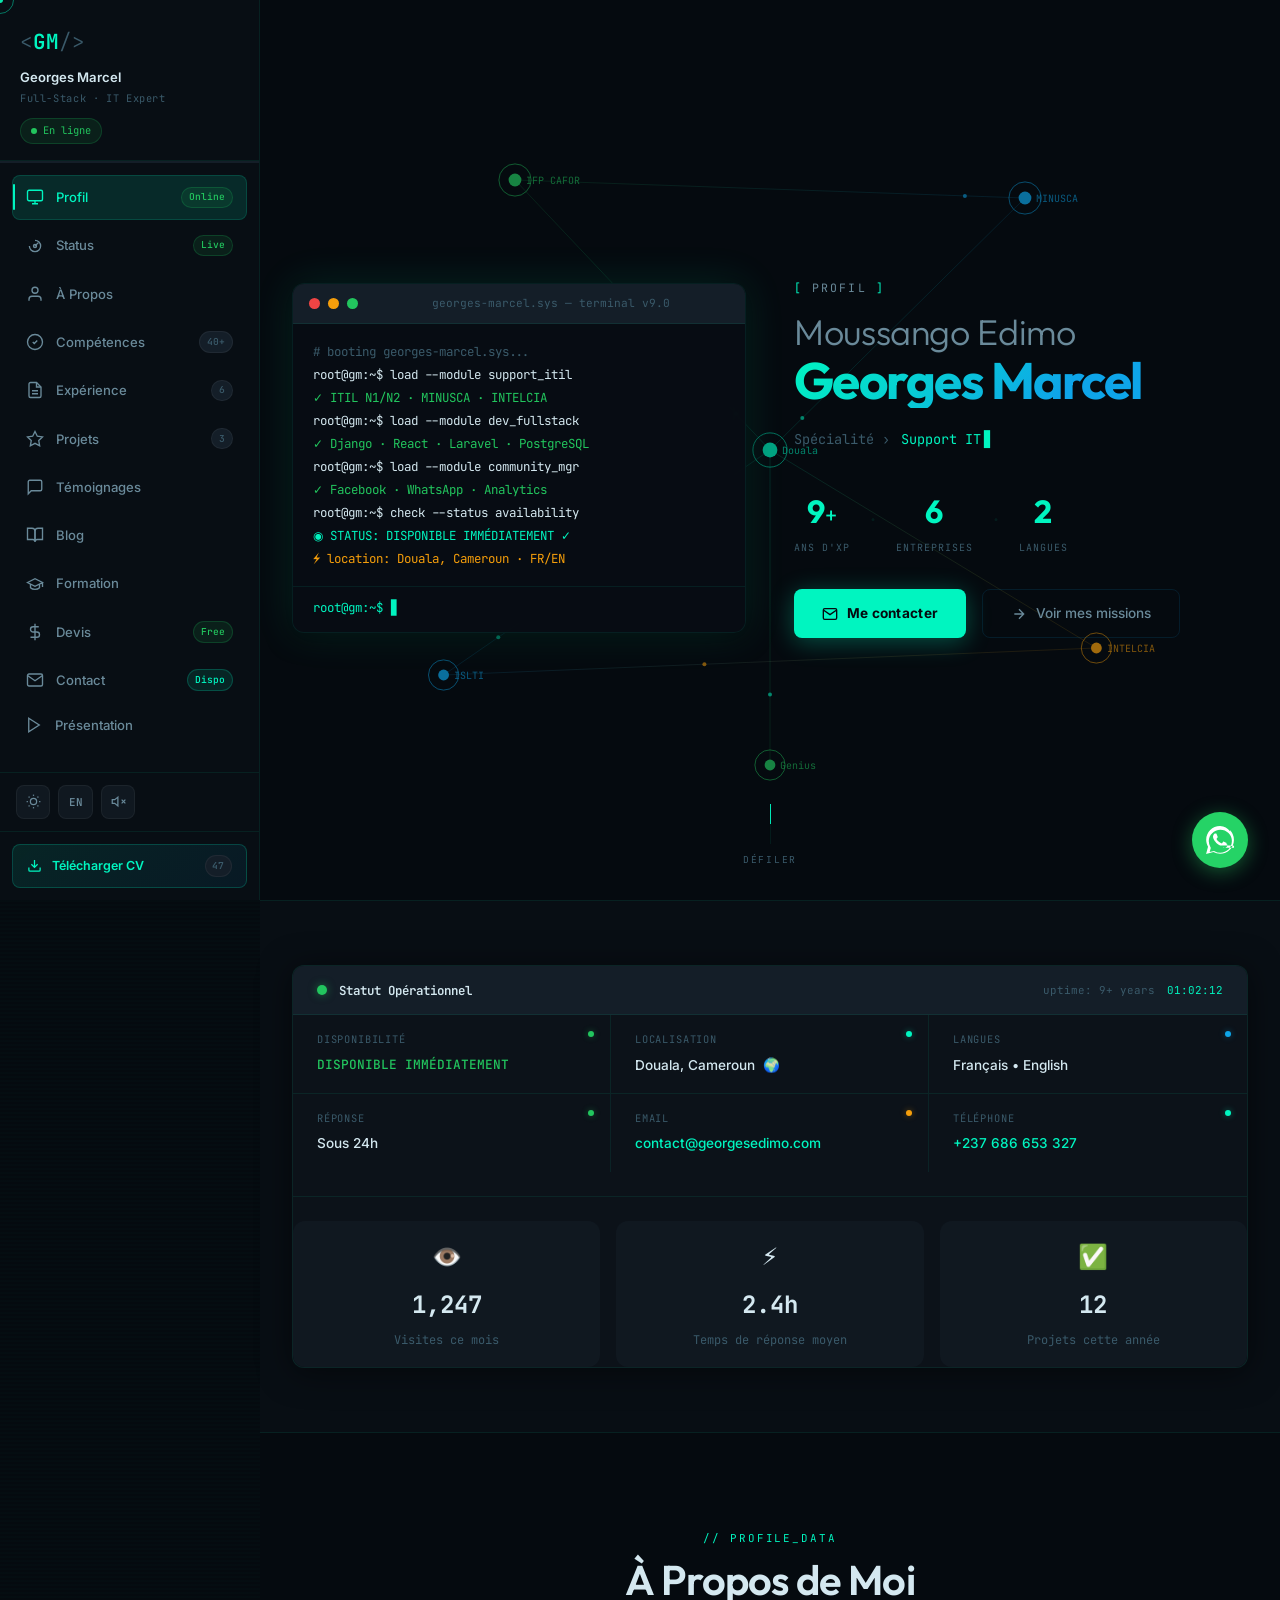
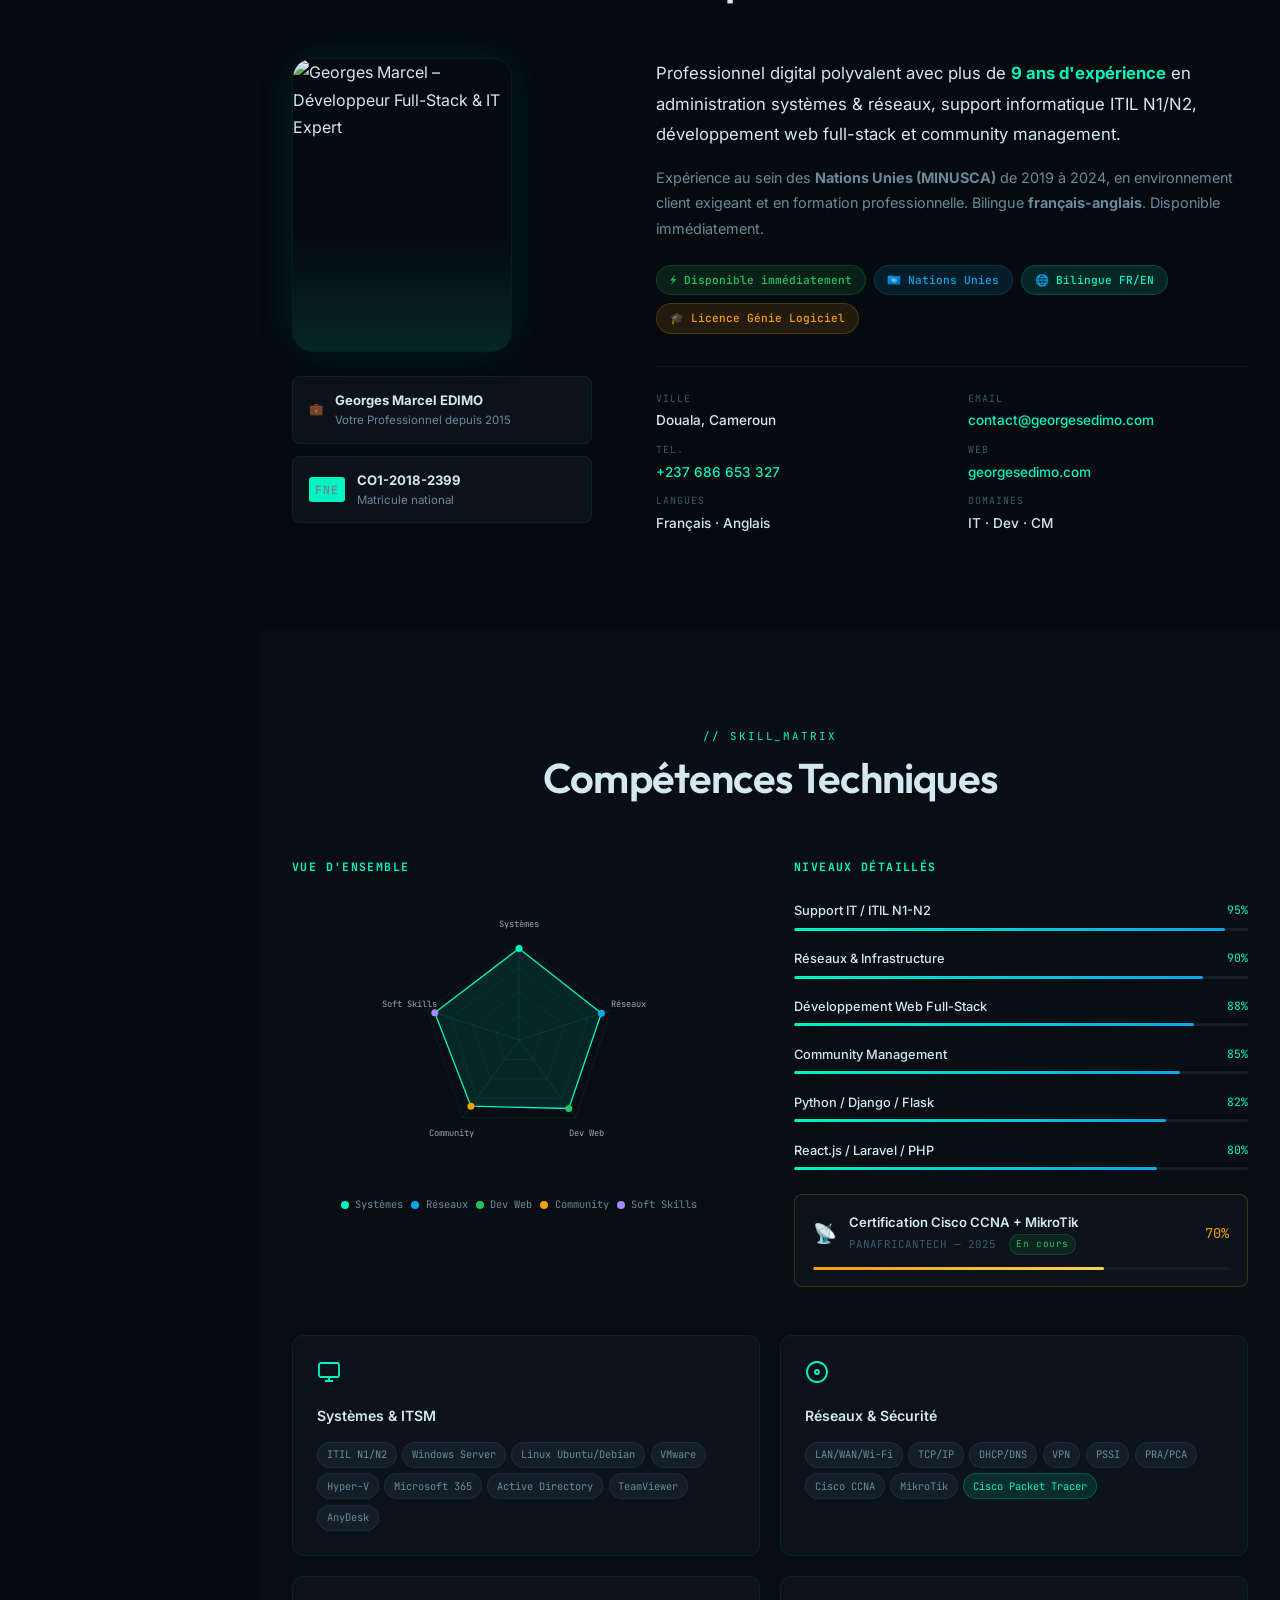
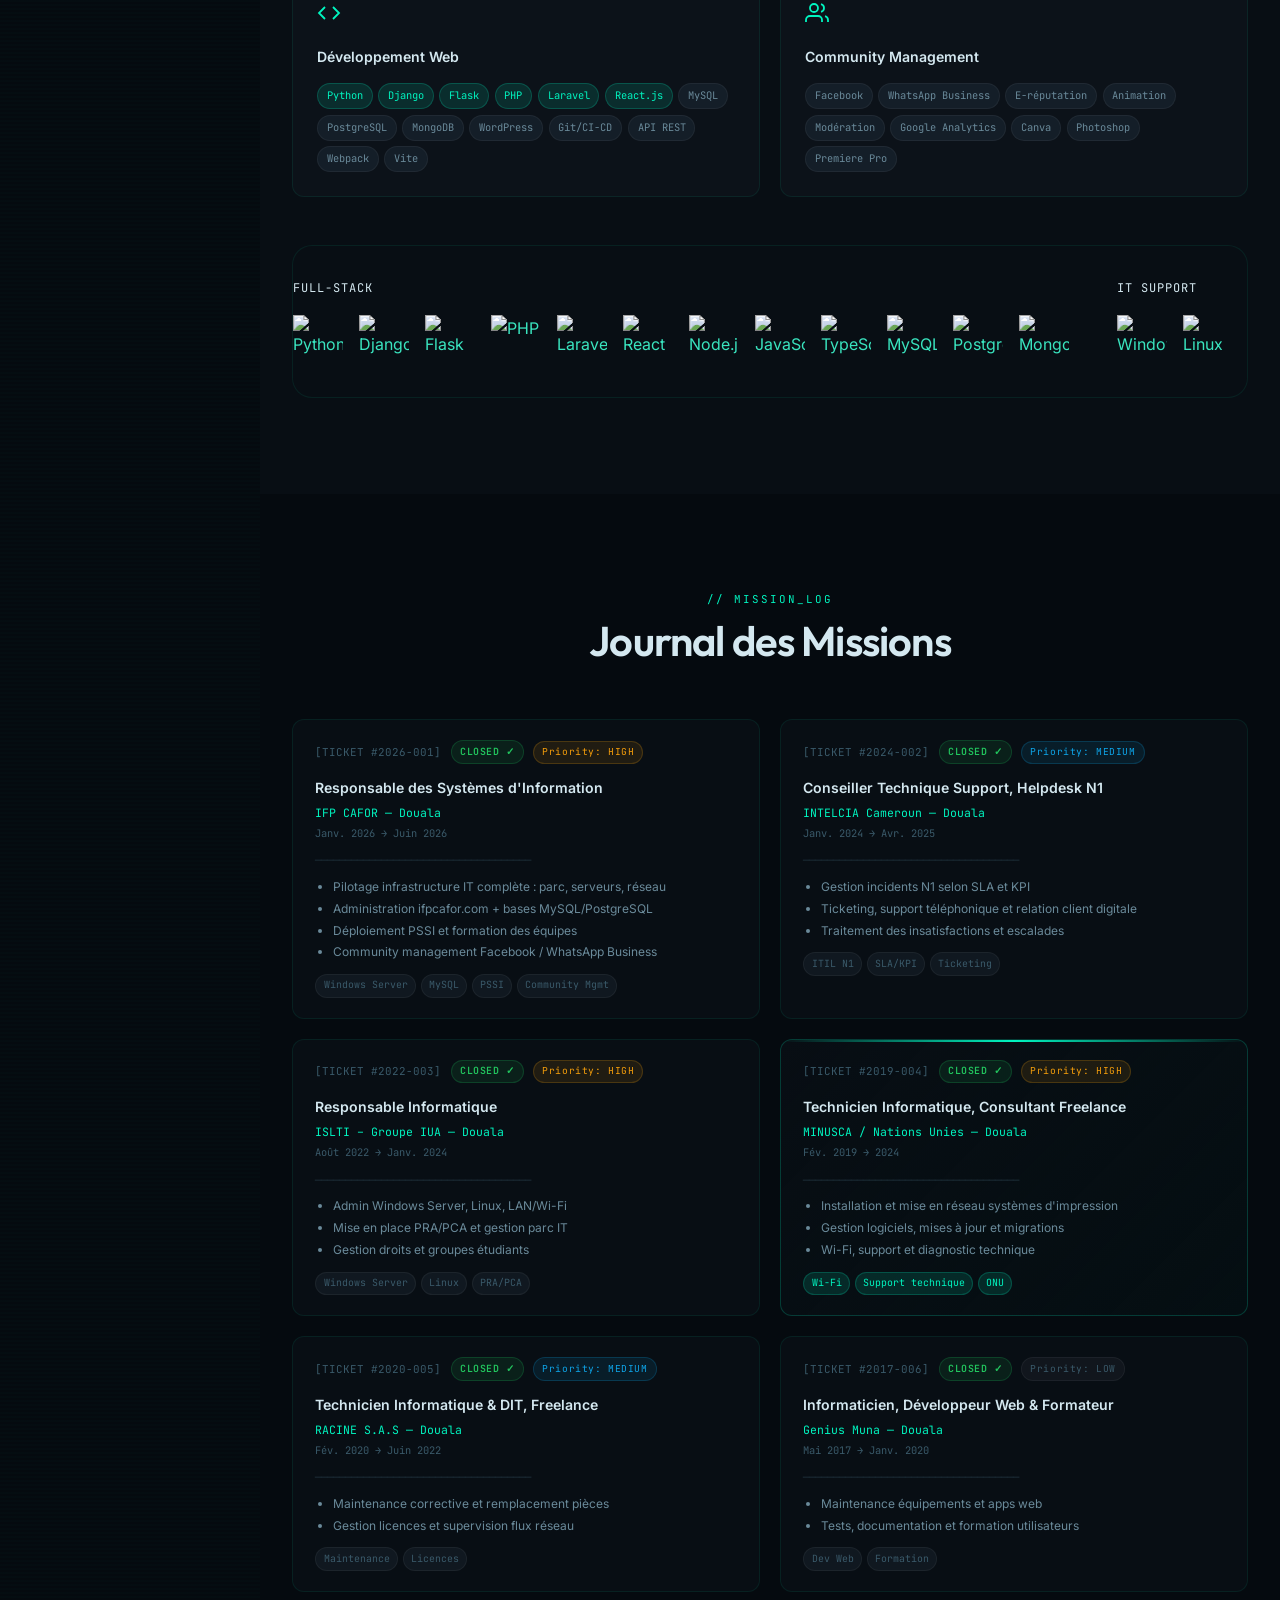
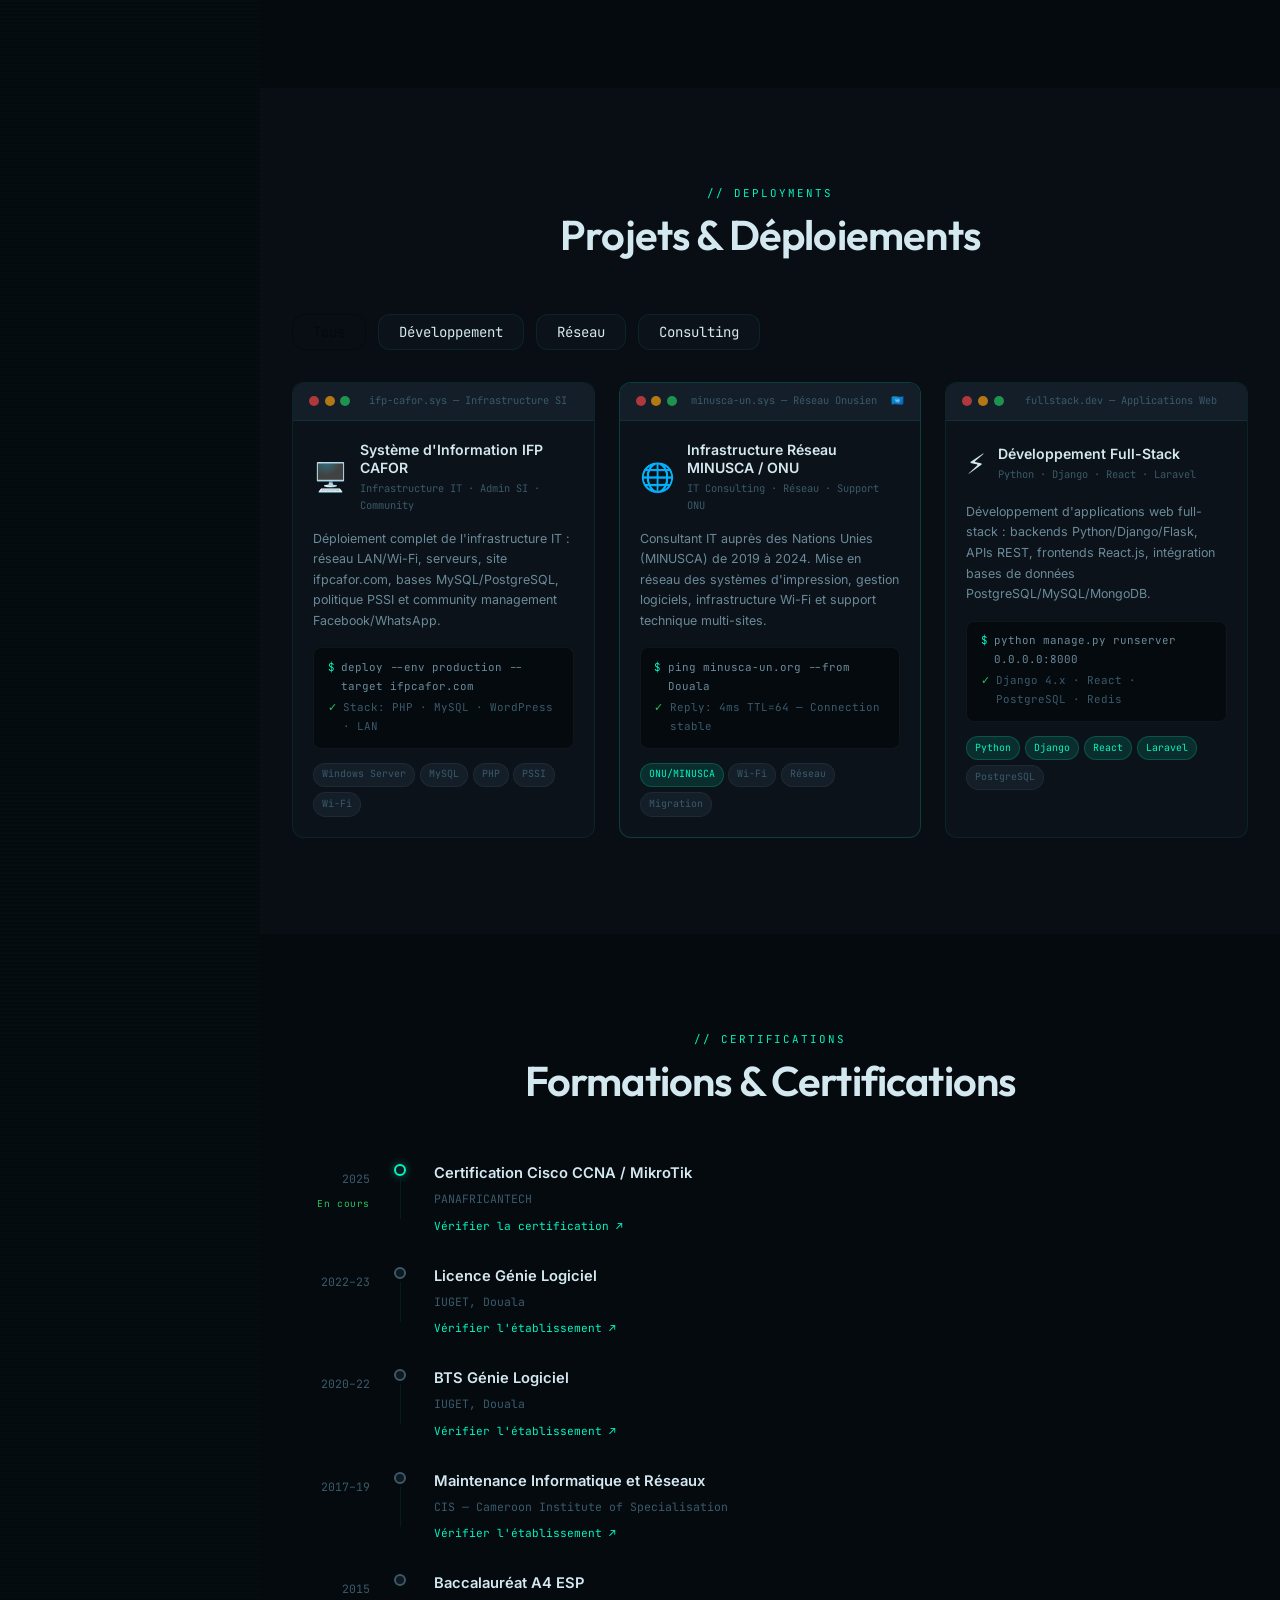
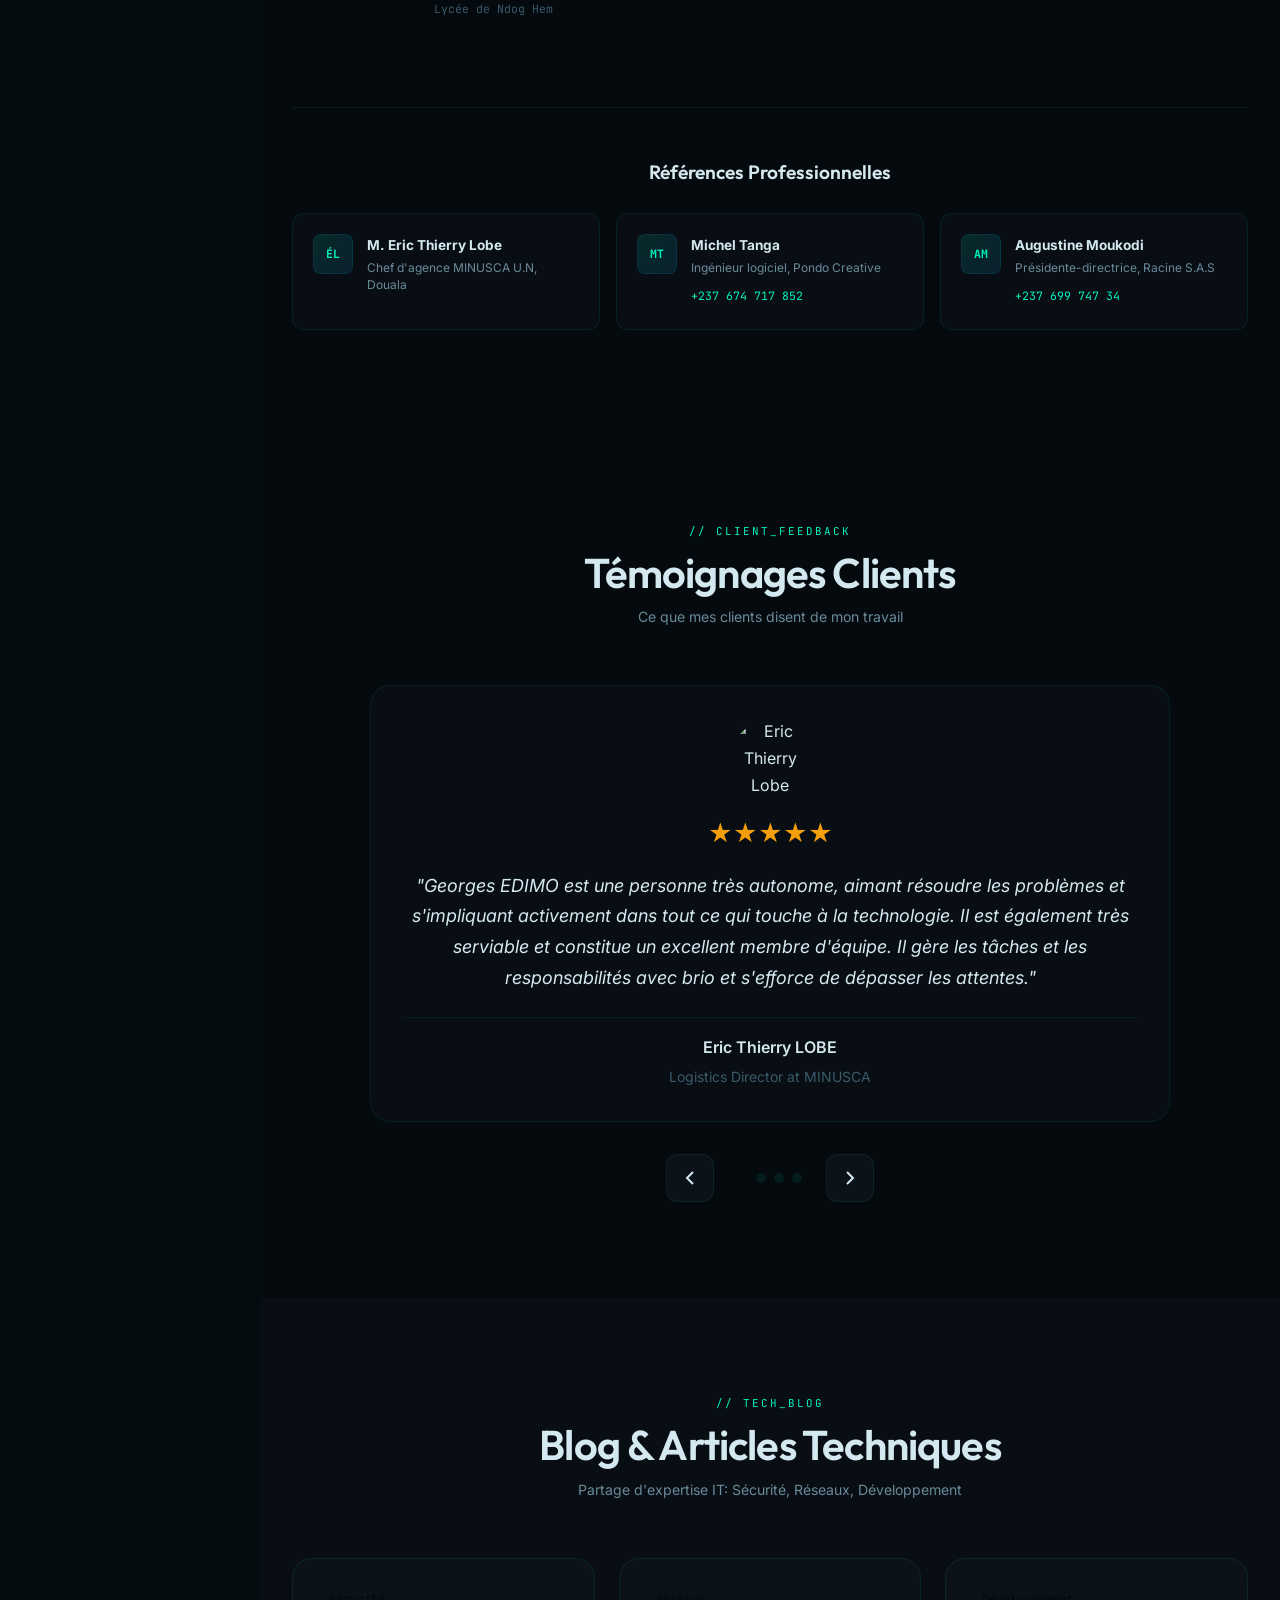
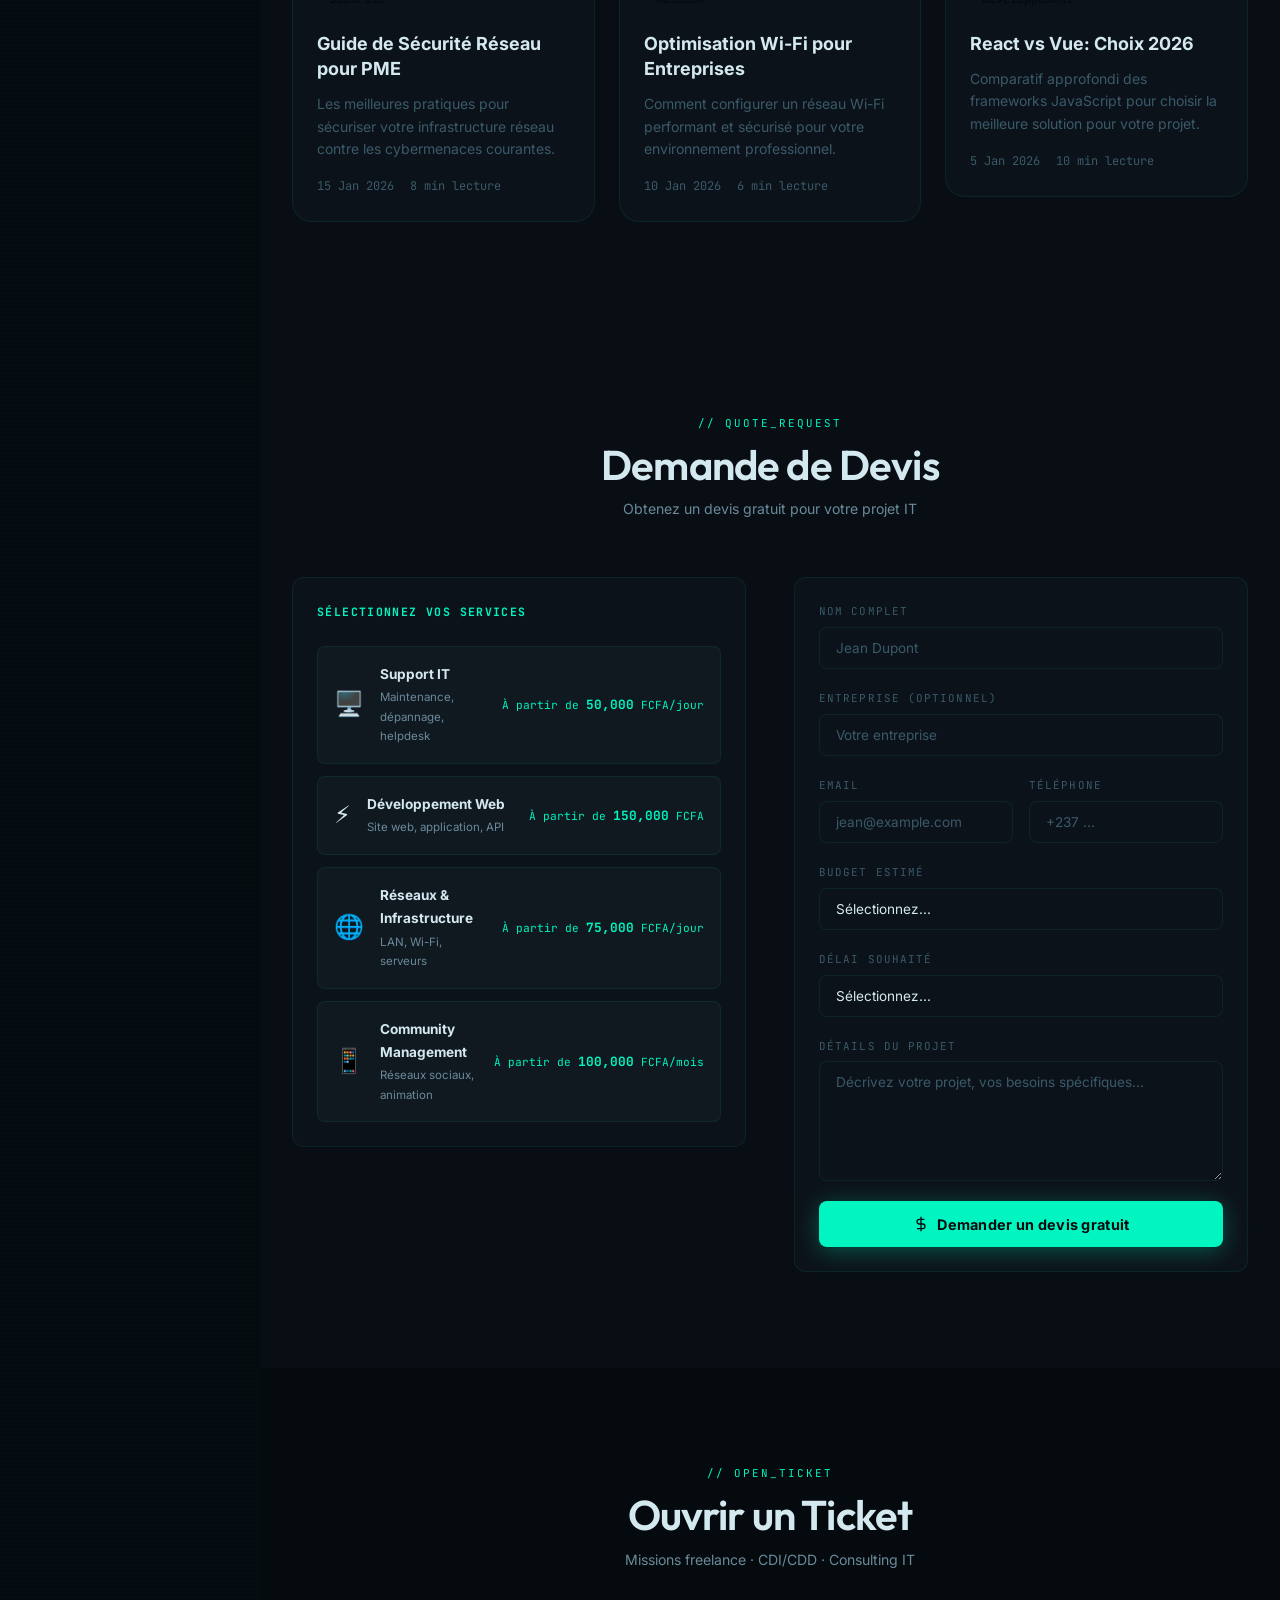
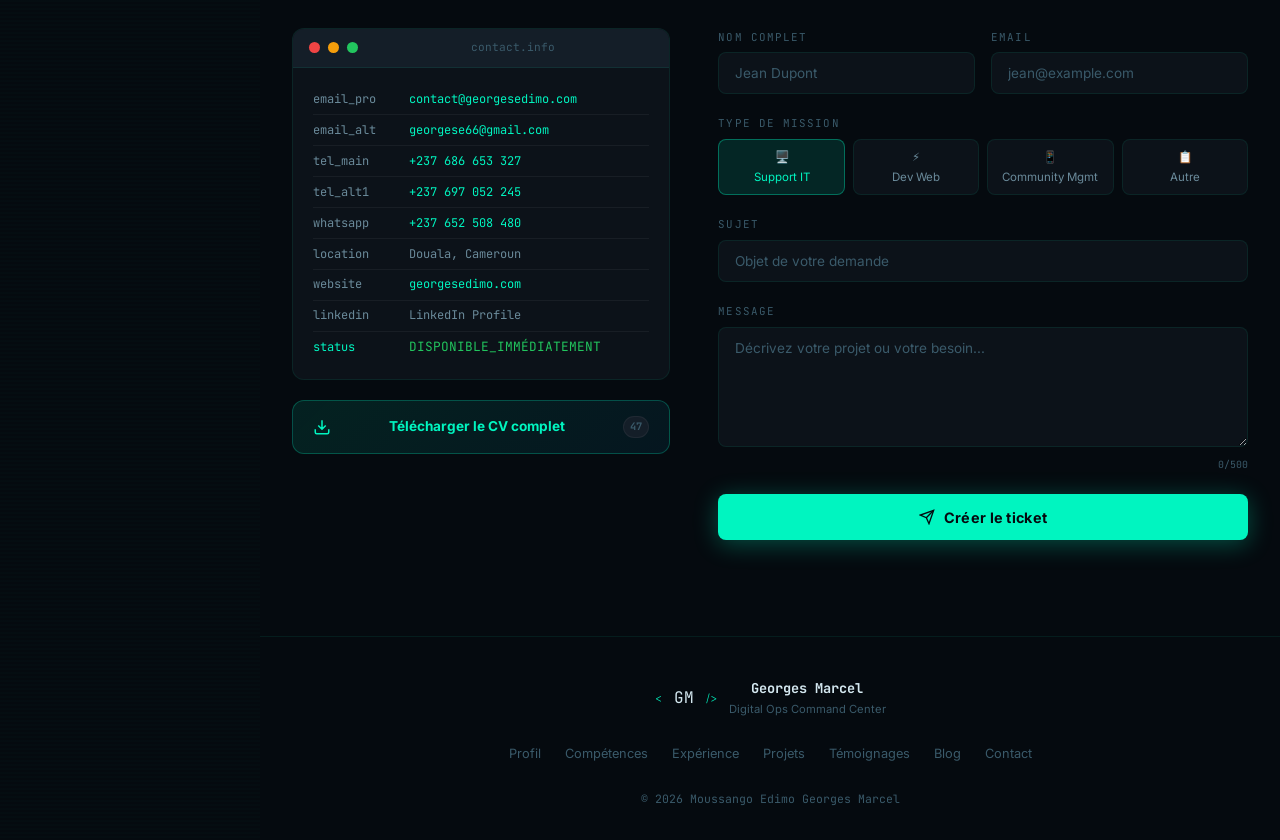
==== index.html @ 1d216805 "Portfolio complet avec blog cliquable et icônes technologiques" ====
<!DOCTYPE html>
<html lang="fr" data-theme="dark">
<head>
  <meta charset="UTF-8" />
  <meta name="viewport" content="width=device-width, initial-scale=1.0" />
  
  <!-- Primary Meta Tags -->
  <meta name="title" content="Georges Marcel | Digital Ops Command Center — Développeur Full-Stack & IT Expert" />
  <meta name="description" content="Portfolio professionnel de Moussango Edimo Georges Marcel — Développeur Web Full-Stack, Support IT & Community Manager. 9+ ans d'expérience, bilingue FR/EN, Douala Cameroun. Expertise en réseaux, développement web et infrastructure IT." />
  <meta name="keywords" content="Georges Marcel, développeur full-stack, IT helpdesk, ITIL, Django, React, réseaux, infrastructure IT, MINUSCA, Douala, Cameroun, support technique, community management" />
  <meta name="author" content="Moussango Edimo Georges Marcel" />
  <meta name="robots" content="index, follow" />
  <meta name="language" content="French" />
  <meta name="theme-color" content="#0a0a0a" />
  
  <!-- Open Graph / Facebook -->
  <meta property="og:type" content="website" />
  <meta property="og:url" content="https://georgesedimo.com/" />
  <meta property="og:title" content="Georges Marcel — Digital Ops Command Center" />
  <meta property="og:description" content="9+ ans d'expérience · Support IT · Dev Full-Stack · Community Manager · Bilingue FR/EN · Douala, Cameroun" />
  <meta property="og:image" content="https://georgesedimo.com/profile_avatar.png" />
  <meta property="og:locale" content="fr_FR" />
  
  <!-- Twitter -->
  <meta property="twitter:card" content="summary_large_image" />
  <meta property="twitter:url" content="https://georgesedimo.com/" />
  <meta property="twitter:title" content="Georges Marcel — Digital Ops Command Center" />
  <meta property="twitter:description" content="9+ ans d'expérience · Support IT · Dev Full-Stack · Community Manager · Bilingue FR/EN" />
  <meta property="twitter:image" content="https://georgesedimo.com/profile_avatar.png" />
  
  <!-- Canonical URL -->
  <link rel="canonical" href="https://georgesedimo.com/" />
  
  <title>Georges Marcel | Digital Ops Command Center — Développeur Full-Stack & IT Expert</title>
  <link rel="preconnect" href="https://fonts.googleapis.com" />
  <link rel="preconnect" href="https://fonts.gstatic.com" crossorigin />
  <link href="https://fonts.googleapis.com/css2?family=JetBrains+Mono:wght@300;400;500;600&family=Inter:wght@300;400;500;600;700&family=Outfit:wght@300;400;600;700&display=swap" rel="stylesheet" />
  <link rel="stylesheet" href="style.css" />
  <script type="text/javascript" src="https://cdn.jsdelivr.net/npm/@emailjs/browser@4/dist/email.min.js"></script>
  
  <!-- Schema.org Structured Data -->
  <script type="application/ld+json">
  {
    "@context": "https://schema.org",
    "@type": "Person",
    "name": "Moussango Edimo Georges Marcel",
    "givenName": "Georges",
    "familyName": "Marcel",
    "jobTitle": "Développeur Full-Stack & IT Expert",
    "description": "Développeur Web Full-Stack, Support IT & Community Manager avec 9+ ans d'expérience",
    "url": "https://georgesedimo.com",
    "email": "contact@georgesedimo.com",
    "telephone": "+237686653327",
    "address": {
      "@type": "PostalAddress",
      "addressLocality": "Douala",
      "addressCountry": "CM"
    },
    "knowsLanguage": ["French", "English"],
    "alumniOf": {
      "@type": "EducationalOrganization",
      "name": "IUGET"
    },
    "worksFor": [
      {
        "@type": "Organization",
        "name": "MINUSCA / United Nations",
        "startDate": "2019",
        "endDate": "2024"
      }
    ],
    "skills": ["Full-Stack Development", "IT Support", "Network Administration", "Community Management", "Django", "React", "ITIL"],
    "sameAs": [
      "https://linkedin.com/in/georgesmarcel",
      "https://github.com/georgesmarcel"
    ]
  }
  </script>
</head>
<body>

<!-- ═══════════════════════════════════════════
     CURSOR
═══════════════════════════════════════════ -->
<div class="cursor" id="cursor"></div>
<div class="cursor-ring" id="cursor-ring"></div>

<!-- ═══════════════════════════════════════════
     LOADER TERMINAL
═══════════════════════════════════════════ -->
<div class="loader" id="loader">
  <div class="loader-terminal">
    <div class="terminal-topbar">
      <span class="tdot tdot-r"></span>
      <span class="tdot tdot-y"></span>
      <span class="tdot tdot-g"></span>
      <span class="ttitle">boot.sys — georges-marcel</span>
    </div>
    <div class="loader-body" id="loader-body"></div>
    <div class="loader-blink">█</div>
  </div>
</div>

<!-- ═══════════════════════════════════════════
     KONAMI EASTER EGG
═══════════════════════════════════════════ -->
<div class="konami-overlay" id="konami-overlay" aria-hidden="true">
  <div class="konami-panel">
    <div class="konami-topbar">
      <span class="tdot tdot-r"></span>
      <span class="tdot tdot-y"></span>
      <span class="tdot tdot-g"></span>
      <span class="ttitle">root@georges-marcel:~# — ACCESS GRANTED</span>
      <button class="konami-close" id="konami-close" aria-label="Fermer">✕</button>
    </div>
    <div class="konami-body" id="konami-body"></div>
  </div>
</div>

<!-- ═══════════════════════════════════════════
     MOBILE MENU BUTTON
═══════════════════════════════════════════ -->
<button class="mobile-menu-btn" id="mobile-menu-btn" aria-label="Menu navigation" aria-expanded="false">
  <span></span><span></span><span></span>
</button>
<div class="sidebar-overlay" id="sidebar-overlay"></div>

<!-- ═══════════════════════════════════════════
     SIDEBAR — DASHBOARD IT
═══════════════════════════════════════════ -->
<aside class="sidebar" id="sidebar" role="navigation" aria-label="Navigation principale">

  <div class="sidebar-header">
    <div class="sidebar-logo">
      <span class="logo-bracket">&lt;</span>GM<span class="logo-bracket">/&gt;</span>
    </div>
    <div class="sidebar-identity">
      <div class="sidebar-name">Georges Marcel</div>
      <div class="sidebar-role-label" data-i18n="sidebar_role">Full-Stack · IT Expert</div>
    </div>
    <div class="sidebar-online-badge">
      <span class="online-dot"></span>
      <span data-i18n="online_label">Online</span>
    </div>
  </div>

  <!-- Vertical progress bar -->
  <div class="sidebar-scroll-progress" title="Progression de lecture">
    <div class="sidebar-scroll-fill" id="sidebar-scroll-fill"></div>
  </div>

  <nav class="sidebar-nav" id="sidebar-nav">
    <a href="#hero" class="sidebar-item active" data-section="hero" id="snav-hero">
      <svg class="s-icon" viewBox="0 0 24 24" fill="none" stroke="currentColor" stroke-width="1.8" aria-hidden="true"><rect x="2" y="3" width="20" height="14" rx="2"/><path d="M8 21h8M12 17v4"/></svg>
      <span class="s-label" data-i18n="nav_profil">Profil</span>
      <span class="s-badge s-badge-online">Online</span>
    </a>
    <a href="#live-status" class="sidebar-item" data-section="live-status" id="snav-status">
      <svg class="s-icon" viewBox="0 0 24 24" fill="none" stroke="currentColor" stroke-width="1.8" aria-hidden="true"><circle cx="12" cy="12" r="2"/><path d="M12 4.5A7.5 7.5 0 1 1 4.5 12"/><path d="M16.5 7.5 12 12"/></svg>
      <span class="s-label" data-i18n="nav_status">Status</span>
      <span class="s-badge s-badge-green">Live</span>
    </a>
    <a href="#about" class="sidebar-item" data-section="about" id="snav-about">
      <svg class="s-icon" viewBox="0 0 24 24" fill="none" stroke="currentColor" stroke-width="1.8" aria-hidden="true"><path d="M20 21v-2a4 4 0 0 0-4-4H8a4 4 0 0 0-4 4v2"/><circle cx="12" cy="7" r="4"/></svg>
      <span class="s-label" data-i18n="nav_about">À Propos</span>
    </a>
    <a href="#skills" class="sidebar-item" data-section="skills" id="snav-skills">
      <svg class="s-icon" viewBox="0 0 24 24" fill="none" stroke="currentColor" stroke-width="1.8" aria-hidden="true"><circle cx="12" cy="12" r="10"/><path d="m9 12 2 2 4-4"/></svg>
      <span class="s-label" data-i18n="nav_skills">Compétences</span>
      <span class="s-badge">40+</span>
    </a>
    <a href="#experience" class="sidebar-item" data-section="experience" id="snav-exp">
      <svg class="s-icon" viewBox="0 0 24 24" fill="none" stroke="currentColor" stroke-width="1.8" aria-hidden="true"><path d="M14 2H6a2 2 0 0 0-2 2v16a2 2 0 0 0 2 2h12a2 2 0 0 0 2-2V8z"/><polyline points="14 2 14 8 20 8"/><line x1="16" y1="13" x2="8" y2="13"/><line x1="16" y1="17" x2="8" y2="17"/></svg>
      <span class="s-label" data-i18n="nav_exp">Expérience</span>
      <span class="s-badge">6</span>
    </a>
    <a href="#projects" class="sidebar-item" data-section="projects" id="snav-proj">
      <svg class="s-icon" viewBox="0 0 24 24" fill="none" stroke="currentColor" stroke-width="1.8" aria-hidden="true"><polygon points="12 2 15.09 8.26 22 9.27 17 14.14 18.18 21.02 12 17.77 5.82 21.02 7 14.14 2 9.27 8.91 8.26 12 2"/></svg>
      <span class="s-label" data-i18n="nav_proj">Projets</span>
      <span class="s-badge">3</span>
    </a>
    <a href="#testimonials" class="sidebar-item" data-section="testimonials" id="snav-testimonials">
      <svg class="s-icon" viewBox="0 0 24 24" fill="none" stroke="currentColor" stroke-width="1.8" aria-hidden="true"><path d="M21 15a2 2 0 0 1-2 2H7l-4 4V5a2 2 0 0 1 2-2h14a2 2 0 0 1 2 2z"/></svg>
      <span class="s-label" data-i18n="nav_testimonials">Témoignages</span>
    </a>
    <a href="#blog" class="sidebar-item" data-section="blog" id="snav-blog">
      <svg class="s-icon" viewBox="0 0 24 24" fill="none" stroke="currentColor" stroke-width="1.8" aria-hidden="true"><path d="M2 3h6a4 4 0 0 1 4 4v14a3 3 0 0 0-3-3H2z"/><path d="M22 3h-6a4 4 0 0 0-4 4v14a3 3 0 0 1 3-3h7z"/></svg>
      <span class="s-label" data-i18n="nav_blog">Blog</span>
    </a>
    <a href="#education" class="sidebar-item" data-section="education" id="snav-edu">
      <svg class="s-icon" viewBox="0 0 24 24" fill="none" stroke="currentColor" stroke-width="1.8" aria-hidden="true"><path d="M22 10v6M2 10l10-5 10 5-10 5z"/><path d="M6 12v5c3 3 9 3 12 0v-5"/></svg>
      <span class="s-label" data-i18n="nav_edu">Formation</span>
    </a>
    <a href="#quote" class="sidebar-item" data-section="quote" id="snav-quote">
      <svg class="s-icon" viewBox="0 0 24 24" fill="none" stroke="currentColor" stroke-width="1.8" aria-hidden="true"><path d="M12 1v22M17 5H9.5a3.5 3.5 0 0 0 0 7h5a3.5 3.5 0 0 1 0 7H6"/></svg>
      <span class="s-label" data-i18n="nav_quote">Devis</span>
      <span class="s-badge s-badge-green">Free</span>
    </a>
    <a href="#contact" class="sidebar-item" data-section="contact" id="snav-contact">
      <svg class="s-icon" viewBox="0 0 24 24" fill="none" stroke="currentColor" stroke-width="1.8" aria-hidden="true"><path d="M4 4h16c1.1 0 2 .9 2 2v12c0 1.1-.9 2-2 2H4c-1.1 0-2-.9-2-2V6c0-1.1.9-2 2-2z"/><polyline points="22,6 12,13 2,6"/></svg>
      <span class="s-label" data-i18n="nav_contact">Contact</span>
      <span class="s-badge s-badge-avail" data-i18n="nav_avail">Dispo</span>
    </a>
    
    <!-- Presentation Mode Toggle -->
    <button class="sidebar-item presentation-toggle" id="presentation-toggle" title="Mode Présentation">
      <svg class="s-icon" viewBox="0 0 24 24" fill="none" stroke="currentColor" stroke-width="1.8" aria-hidden="true"><polygon points="5 3 19 12 5 21 5 3"/></svg>
      <span class="s-label" data-i18n="nav_presentation">Présentation</span>
    </button>
  </nav>

  <div class="sidebar-controls">
    <button class="ctrl-btn" id="theme-toggle" title="Changer le thème" aria-label="Thème">
      <svg class="icon-sun" viewBox="0 0 24 24" fill="none" stroke="currentColor" stroke-width="2" aria-hidden="true"><circle cx="12" cy="12" r="5"/><line x1="12" y1="1" x2="12" y2="3"/><line x1="12" y1="21" x2="12" y2="23"/><line x1="4.22" y1="4.22" x2="5.64" y2="5.64"/><line x1="18.36" y1="18.36" x2="19.78" y2="19.78"/><line x1="1" y1="12" x2="3" y2="12"/><line x1="21" y1="12" x2="23" y2="12"/><line x1="4.22" y1="19.78" x2="5.64" y2="18.36"/><line x1="18.36" y1="5.64" x2="19.78" y2="4.22"/></svg>
      <svg class="icon-moon" viewBox="0 0 24 24" fill="none" stroke="currentColor" stroke-width="2" aria-hidden="true"><path d="M21 12.79A9 9 0 1 1 11.21 3 7 7 0 0 0 21 12.79z"/></svg>
    </button>
    <button class="ctrl-btn lang-btn" id="lang-toggle" aria-label="Langue">FR</button>
    <button class="ctrl-btn" id="sound-toggle" aria-label="Son" title="Son">
      <svg class="icon-sound-on" viewBox="0 0 24 24" fill="none" stroke="currentColor" stroke-width="2" aria-hidden="true"><polygon points="11 5 6 9 2 9 2 15 6 15 11 19 11 5"/><path d="M19.07 4.93a10 10 0 0 1 0 14.14"/><path d="M15.54 8.46a5 5 0 0 1 0 7.07"/></svg>
      <svg class="icon-sound-off" viewBox="0 0 24 24" fill="none" stroke="currentColor" stroke-width="2" aria-hidden="true"><polygon points="11 5 6 9 2 9 2 15 6 15 11 19 11 5"/><line x1="23" y1="9" x2="17" y2="15"/><line x1="17" y1="9" x2="23" y2="15"/></svg>
    </button>
  </div>

  <div class="sidebar-cv-wrap">
    <a href="CV_Georges_Marcel_Exemple.pdf" download class="sidebar-cv-btn" id="cv-download-btn">
      <svg viewBox="0 0 24 24" fill="none" stroke="currentColor" stroke-width="2" aria-hidden="true"><path d="M21 15v4a2 2 0 0 1-2 2H5a2 2 0 0 1-2-2v-4M7 10l5 5 5-5M12 15V3"/></svg>
      <span data-i18n="download_cv">Télécharger CV</span>
      <span class="cv-dl-count" id="cv-dl-count">47</span>
    </a>
  </div>

</aside>

<!-- ═══════════════════════════════════════════
     MAIN CONTENT
═══════════════════════════════════════════ -->
<main class="main" id="main">

  <!-- ─────────────────────────────────
       HERO — COMMAND CENTER
  ───────────────────────────────── -->
  <section id="hero" class="s-hero">
    <canvas id="network-canvas" aria-hidden="true"></canvas>

    <div class="hero-grid">
      <!-- Terminal box -->
      <div class="terminal-box" id="hero-terminal">
        <div class="terminal-topbar">
          <span class="tdot tdot-r"></span>
          <span class="tdot tdot-y"></span>
          <span class="tdot tdot-g"></span>
          <span class="ttitle">georges-marcel.sys — terminal v9.0</span>
        </div>
        <div class="terminal-body" id="terminal-body">
          <!-- Injected by JS -->
        </div>
        <div class="terminal-input-line">
          <span class="t-prompt">root@gm:~$</span>
          <span class="t-caret" id="t-caret">▊</span>
        </div>
      </div>

      <!-- Identity panel -->
      <div class="hero-identity">
        <div class="hero-tag-line">
          <span class="tag-bracket">[</span>
          <span class="tag-text" data-i18n="hero_profile">PROFIL</span>
          <span class="tag-bracket">]</span>
        </div>
        <h1 class="hero-name">
          <span class="hero-name-line1">Moussango Edimo</span>
          <span class="hero-name-line2">Georges Marcel</span>
        </h1>
        <div class="hero-typewriter-wrap">
          <span class="tw-prefix" data-i18n="tw_prefix">Spécialité&nbsp;›&nbsp;</span>
          <span class="tw-text" id="tw-text"></span>
          <span class="tw-cursor">▊</span>
        </div>

        <div class="hero-stats">
          <div class="hstat">
            <span class="hstat-num" data-count="9" id="hstat-0">0</span><span class="hstat-plus">+</span>
            <span class="hstat-lbl" data-i18n="stat_years">ans d'xp</span>
          </div>
          <div class="hstat-div">·</div>
          <div class="hstat">
            <span class="hstat-num" data-count="6" id="hstat-1">0</span>
            <span class="hstat-lbl" data-i18n="stat_companies">entreprises</span>
          </div>
          <div class="hstat-div">·</div>
          <div class="hstat">
            <span class="hstat-num" data-count="2" id="hstat-2">0</span>
            <span class="hstat-lbl" data-i18n="stat_langs">langues</span>
          </div>
        </div>

        <div class="hero-btns">
          <a href="#contact" class="btn-primary" id="btn-hero-contact">
            <svg viewBox="0 0 24 24" fill="none" stroke="currentColor" stroke-width="2" aria-hidden="true"><path d="M4 4h16c1.1 0 2 .9 2 2v12c0 1.1-.9 2-2 2H4c-1.1 0-2-.9-2-2V6c0-1.1.9-2 2-2z"/><polyline points="22,6 12,13 2,6"/></svg>
            <span data-i18n="btn_contact">Me contacter</span>
          </a>
          <a href="#experience" class="btn-outline" id="btn-hero-missions">
            <svg viewBox="0 0 24 24" fill="none" stroke="currentColor" stroke-width="2" aria-hidden="true"><path d="M5 12h14M12 5l7 7-7 7"/></svg>
            <span data-i18n="btn_missions">Voir mes missions</span>
          </a>
        </div>
      </div>
    </div>

    <div class="hero-scroll-cue" id="hero-scroll-cue">
      <div class="scroll-line-wrap"><div class="scroll-line-inner"></div></div>
      <span data-i18n="scroll_hint">Défiler</span>
    </div>
  </section>

  <!-- ─────────────────────────────────
       LIVE STATUS — MONITORING
  ───────────────────────────────── -->
  <section id="live-status" class="s-status">
    <div class="container">
      <div class="status-panel">
        <div class="status-panel-header">
          <div class="status-led green"></div>
          <span class="status-panel-title" data-i18n="status_title">Statut Opérationnel</span>
          <span class="status-uptime" id="status-uptime">uptime: 9+ years</span>
          <span class="status-timestamp" id="status-ts"></span>
        </div>
        <div class="status-grid">
          <div class="status-row">
            <div class="sr-indicator green"></div>
            <div class="sr-key" data-i18n="s_avail">Disponibilité</div>
            <div class="sr-val green-txt" data-i18n="s_avail_val">DISPONIBLE IMMÉDIATEMENT</div>
          </div>
          <div class="status-row">
            <div class="sr-indicator cyan"></div>
            <div class="sr-key" data-i18n="s_location">Localisation</div>
            <div class="sr-val">Douala, Cameroun &nbsp;🌍</div>
          </div>
          <div class="status-row">
            <div class="sr-indicator blue"></div>
            <div class="sr-key" data-i18n="s_languages">Langues</div>
            <div class="sr-val">Français &bull; English</div>
          </div>
          <div class="status-row">
            <div class="sr-indicator green"></div>
            <div class="sr-key" data-i18n="s_response">Réponse</div>
            <div class="sr-val" data-i18n="s_response_val">Sous 24h</div>
          </div>
          <div class="status-row">
            <div class="sr-indicator amber"></div>
            <div class="sr-key">Email</div>
            <div class="sr-val"><a href="mailto:contact@georgesedimo.com">contact@georgesedimo.com</a></div>
          </div>
          <div class="status-row">
            <div class="sr-indicator cyan"></div>
            <div class="sr-key" data-i18n="s_phone">Téléphone</div>
            <div class="sr-val"><a href="tel:+237686653327">+237 686 653 327</a></div>
          </div>
        </div>

        <!-- Real-time Statistics -->
        <div class="status-stats">
          <div class="stat-item">
            <div class="stat-icon">👁️</div>
            <div class="stat-value" id="stat-visits">1,247</div>
            <div class="stat-label" data-i18n="stat_visits">Visites ce mois</div>
          </div>
          <div class="stat-item">
            <div class="stat-icon">⚡</div>
            <div class="stat-value" id="stat-response">2.4h</div>
            <div class="stat-label" data-i18n="stat_response">Temps de réponse moyen</div>
          </div>
          <div class="stat-item">
            <div class="stat-icon">✅</div>
            <div class="stat-value" id="stat-projects">12</div>
            <div class="stat-label" data-i18n="stat_projects">Projets cette année</div>
          </div>
        </div>
      </div>
    </div>
  </section>

  <!-- ─────────────────────────────────
       ABOUT
  ───────────────────────────────── -->
  <section id="about" class="s-about">
    <div class="container">
      <div class="s-header">
        <span class="s-tag">// PROFILE_DATA</span>
        <h2 class="s-title" data-i18n="about_title">À Propos de Moi</h2>
      </div>
      <div class="about-grid">
        <div class="about-left">
          <div class="avatar-frame">
            <img src="images/profil_avatar.png" alt="Georges Marcel – Développeur Full-Stack & IT Expert" class="avatar-img" />
            <div class="avatar-ring"></div>
          </div>
          <div class="about-badges">
            <div class="about-badge-item">
              <span class="abi-icon">💼</span>
              <div>
                <strong>Georges Marcel EDIMO</strong>
                <span data-i18n="badge_un">Votre Professionnel depuis 2015</span>
              </div>
            </div>
            <div class="about-badge-item">
              <span class="abi-icon fne-lbl">FNE</span>
              <div>
                <strong>CO1-2018-2399</strong>
                <span data-i18n="badge_fne">Matricule national</span>
              </div>
            </div>
          </div>
        </div>
        <div class="about-right">
          <p class="about-lead" data-i18n="about_lead">
            Professionnel digital polyvalent avec plus de <strong class="accent">9 ans d'expérience</strong> en administration systèmes &amp; réseaux, support informatique ITIL N1/N2, développement web full-stack et community management.
          </p>
          <p class="about-body" data-i18n="about_body">
            Expérience au sein des <strong>Nations Unies (MINUSCA)</strong>, en environnement client exigeant et en formation professionnelle. Bilingue <strong>français-anglais</strong>. Disponible immédiatement pour missions en présentiel ou à distance.
          </p>
          <div class="about-chips">
            <span class="chip chip-green">⚡ <span data-i18n="chip_dispo">Disponible immédiatement</span></span>
            <span class="chip chip-blue">🇺🇳 Nations Unies</span>
            <span class="chip chip-cyan">🌐 Bilingue FR/EN</span>
            <span class="chip chip-amber">🎓 Licence Génie Logiciel</span>
          </div>
          <div class="about-info-grid">
            <div class="aig-item">
              <span class="aig-lbl" data-i18n="aig_city">Ville</span>
              <span class="aig-val">Douala, Cameroun</span>
            </div>
            <div class="aig-item">
              <span class="aig-lbl">Email</span>
              <span class="aig-val"><a href="mailto:contact@georgesedimo.com">contact@georgesedimo.com</a></span>
            </div>
            <div class="aig-item">
              <span class="aig-lbl">Tel.</span>
              <span class="aig-val"><a href="tel:+237686653327">+237 686 653 327</a></span>
            </div>
            <div class="aig-item">
              <span class="aig-lbl">Web</span>
              <span class="aig-val"><a href="https://georgesedimo.com" target="_blank" rel="noopener">georgesedimo.com</a></span>
            </div>
            <div class="aig-item">
              <span class="aig-lbl" data-i18n="aig_langs">Langues</span>
              <span class="aig-val">Français · Anglais</span>
            </div>
            <div class="aig-item">
              <span class="aig-lbl" data-i18n="aig_domain">Domaines</span>
              <span class="aig-val">IT · Dev · CM</span>
            </div>
          </div>
        </div>
      </div>
    </div>
  </section>

  <!-- ─────────────────────────────────
       SKILLS — RADAR + CONSTELLATION
  ───────────────────────────────── -->
  <section id="skills" class="s-skills">
    <div class="container">
      <div class="s-header">
        <span class="s-tag">// SKILL_MATRIX</span>
        <h2 class="s-title" data-i18n="skills_title">Compétences Techniques</h2>
      </div>

      <div class="skills-top">
        <!-- Radar Chart -->
        <div class="radar-panel">
          <h3 class="panel-subtitle" data-i18n="radar_title">Vue d'ensemble</h3>
          <div class="radar-wrap">
            <svg id="radar-svg" class="radar-svg" viewBox="0 0 320 320" aria-label="Radar des compétences"></svg>
          </div>
          <div class="radar-legend" id="radar-legend"></div>
        </div>

        <!-- Skill Bars -->
        <div class="bars-panel">
          <h3 class="panel-subtitle" data-i18n="bars_title">Niveaux détaillés</h3>
          <div class="skill-bars" id="skill-bars">
            <div class="sbar-item">
              <div class="sbar-meta"><span data-i18n="sk_support">Support IT / ITIL N1-N2</span><span class="sbar-pct">95%</span></div>
              <div class="sbar-track"><div class="sbar-fill" data-w="95"></div></div>
            </div>
            <div class="sbar-item">
              <div class="sbar-meta"><span data-i18n="sk_net">Réseaux &amp; Infrastructure</span><span class="sbar-pct">90%</span></div>
              <div class="sbar-track"><div class="sbar-fill" data-w="90"></div></div>
            </div>
            <div class="sbar-item">
              <div class="sbar-meta"><span data-i18n="sk_dev">Développement Web Full-Stack</span><span class="sbar-pct">88%</span></div>
              <div class="sbar-track"><div class="sbar-fill" data-w="88"></div></div>
            </div>
            <div class="sbar-item">
              <div class="sbar-meta"><span data-i18n="sk_cm">Community Management</span><span class="sbar-pct">85%</span></div>
              <div class="sbar-track"><div class="sbar-fill" data-w="85"></div></div>
            </div>
            <div class="sbar-item">
              <div class="sbar-meta"><span>Python / Django / Flask</span><span class="sbar-pct">82%</span></div>
              <div class="sbar-track"><div class="sbar-fill" data-w="82"></div></div>
            </div>
            <div class="sbar-item">
              <div class="sbar-meta"><span>React.js / Laravel / PHP</span><span class="sbar-pct">80%</span></div>
              <div class="sbar-track"><div class="sbar-fill" data-w="80"></div></div>
            </div>
          </div>

          <!-- Cisco certification progress -->
          <div class="cert-progress-card">
            <div class="cpc-header">
              <span class="cpc-icon">📡</span>
              <div>
                <div class="cpc-title">Certification Cisco CCNA + MikroTik</div>
                <div class="cpc-school">PANAFRICANTECH — 2025 <span class="cpc-badge" data-i18n="cert_in_progress">En cours</span></div>
              </div>
              <span class="cpc-pct">70%</span>
            </div>
            <div class="sbar-track"><div class="sbar-fill sbar-amber" data-w="70"></div></div>
          </div>
        </div>
      </div>

      <!-- Skill Tag Categories -->
      <div class="skill-cats">
        <div class="scat-card reveal">
          <div class="scat-icon"><svg viewBox="0 0 24 24" fill="none" stroke="currentColor" stroke-width="1.8"><rect x="2" y="3" width="20" height="14" rx="2"/><path d="M8 21h8M12 17v4"/></svg></div>
          <h4 class="scat-title" data-i18n="cat_sys">Systèmes &amp; ITSM</h4>
          <div class="scat-tags">
            <span class="stag">ITIL N1/N2</span><span class="stag">Windows Server</span><span class="stag">Linux Ubuntu/Debian</span><span class="stag">VMware</span><span class="stag">Hyper-V</span><span class="stag">Microsoft 365</span><span class="stag">Active Directory</span><span class="stag">TeamViewer</span><span class="stag">AnyDesk</span>
          </div>
        </div>
        <div class="scat-card reveal">
          <div class="scat-icon"><svg viewBox="0 0 24 24" fill="none" stroke="currentColor" stroke-width="1.8"><circle cx="12" cy="12" r="2"/><path d="M12 2C6.48 2 2 6.48 2 12s4.48 10 10 10 10-4.48 10-10S17.52 2 12 2z"/></svg></div>
          <h4 class="scat-title" data-i18n="cat_net">Réseaux &amp; Sécurité</h4>
          <div class="scat-tags">
            <span class="stag">LAN/WAN/Wi-Fi</span><span class="stag">TCP/IP</span><span class="stag">DHCP/DNS</span><span class="stag">VPN</span><span class="stag">PSSI</span><span class="stag">PRA/PCA</span><span class="stag">Cisco CCNA</span><span class="stag">MikroTik</span><span class="stag stag-cyan">Cisco Packet Tracer</span>
          </div>
        </div>
        <div class="scat-card reveal">
          <div class="scat-icon"><svg viewBox="0 0 24 24" fill="none" stroke="currentColor" stroke-width="1.8"><polyline points="16 18 22 12 16 6"/><polyline points="8 6 2 12 8 18"/></svg></div>
          <h4 class="scat-title" data-i18n="cat_dev">Développement Web</h4>
          <div class="scat-tags">
            <span class="stag stag-cyan">Python</span><span class="stag stag-cyan">Django</span><span class="stag stag-cyan">Flask</span><span class="stag stag-cyan">PHP</span><span class="stag stag-cyan">Laravel</span><span class="stag stag-cyan">React.js</span><span class="stag">MySQL</span><span class="stag">PostgreSQL</span><span class="stag">MongoDB</span><span class="stag">WordPress</span><span class="stag">Git/CI-CD</span><span class="stag">API REST</span><span class="stag">Webpack</span><span class="stag">Vite</span>
          </div>
        </div>
        <div class="scat-card reveal">
          <div class="scat-icon"><svg viewBox="0 0 24 24" fill="none" stroke="currentColor" stroke-width="1.8"><path d="M17 21v-2a4 4 0 0 0-4-4H5a4 4 0 0 0-4 4v2"/><circle cx="9" cy="7" r="4"/><path d="M23 21v-2a4 4 0 0 0-3-3.87M16 3.13a4 4 0 0 1 0 7.75"/></svg></div>
          <h4 class="scat-title" data-i18n="cat_cm">Community Management</h4>
          <div class="scat-tags">
            <span class="stag">Facebook</span><span class="stag">WhatsApp Business</span><span class="stag">E-réputation</span><span class="stag">Animation</span><span class="stag">Modération</span><span class="stag">Google Analytics</span><span class="stag">Canva</span><span class="stag">Photoshop</span><span class="stag">Premiere Pro</span>
          </div>
        </div>
      </div>

      <!-- Tech Icons Carousel -->
      <div class="tech-icons-carousel">
        <div class="tech-icons-track">
          <!-- Full-Stack Languages -->
          <div class="tech-icon-group">
            <span class="tech-icon-title">Full-Stack</span>
            <div class="tech-icons">
              <a href="https://www.python.org" target="_blank" rel="noopener noreferrer" class="tech-icon-link"><img class="tech-icon-img" src="https://cdn.jsdelivr.net/gh/devicons/devicon/icons/python/python-original.svg" alt="Python" /></a>
              <a href="https://www.djangoproject.com" target="_blank" rel="noopener noreferrer" class="tech-icon-link"><img class="tech-icon-img" src="https://cdn.jsdelivr.net/gh/devicons/devicon/icons/django/django-plain.svg" alt="Django" /></a>
              <a href="https://flask.palletsprojects.com" target="_blank" rel="noopener noreferrer" class="tech-icon-link"><img class="tech-icon-img" src="https://cdn.jsdelivr.net/gh/devicons/devicon/icons/flask/flask-original.svg" alt="Flask" /></a>
              <a href="https://www.php.net" target="_blank" rel="noopener noreferrer" class="tech-icon-link"><img class="tech-icon-img" src="https://cdn.jsdelivr.net/gh/devicons/devicon/icons/php/php-original.svg" alt="PHP" /></a>
              <a href="https://laravel.com" target="_blank" rel="noopener noreferrer" class="tech-icon-link"><img class="tech-icon-img" src="https://cdn.jsdelivr.net/gh/devicons/devicon/icons/laravel/laravel-original.svg" alt="Laravel" /></a>
              <a href="https://react.dev" target="_blank" rel="noopener noreferrer" class="tech-icon-link"><img class="tech-icon-img" src="https://cdn.jsdelivr.net/gh/devicons/devicon/icons/react/react-original.svg" alt="React" /></a>
              <a href="https://nodejs.org" target="_blank" rel="noopener noreferrer" class="tech-icon-link"><img class="tech-icon-img" src="https://cdn.jsdelivr.net/gh/devicons/devicon/icons/nodejs/nodejs-original.svg" alt="Node.js" /></a>
              <a href="https://developer.mozilla.org/en-US/docs/Web/JavaScript" target="_blank" rel="noopener noreferrer" class="tech-icon-link"><img class="tech-icon-img" src="https://cdn.jsdelivr.net/gh/devicons/devicon/icons/javascript/javascript-original.svg" alt="JavaScript" /></a>
              <a href="https://www.typescriptlang.org" target="_blank" rel="noopener noreferrer" class="tech-icon-link"><img class="tech-icon-img" src="https://cdn.jsdelivr.net/gh/devicons/devicon/icons/typescript/typescript-original.svg" alt="TypeScript" /></a>
              <a href="https://www.mysql.com" target="_blank" rel="noopener noreferrer" class="tech-icon-link"><img class="tech-icon-img" src="https://cdn.jsdelivr.net/gh/devicons/devicon/icons/mysql/mysql-original.svg" alt="MySQL" /></a>
              <a href="https://www.postgresql.org" target="_blank" rel="noopener noreferrer" class="tech-icon-link"><img class="tech-icon-img" src="https://cdn.jsdelivr.net/gh/devicons/devicon/icons/postgresql/postgresql-original.svg" alt="PostgreSQL" /></a>
              <a href="https://www.mongodb.com" target="_blank" rel="noopener noreferrer" class="tech-icon-link"><img class="tech-icon-img" src="https://cdn.jsdelivr.net/gh/devicons/devicon/icons/mongodb/mongodb-original.svg" alt="MongoDB" /></a>
            </div>
          </div>
          <!-- IT Support Software -->
          <div class="tech-icon-group">
            <span class="tech-icon-title">IT Support</span>
            <div class="tech-icons">
              <a href="https://learn.microsoft.com/en-us/windows-server" target="_blank" rel="noopener noreferrer" class="tech-icon-link"><img class="tech-icon-img" src="https://cdn.jsdelivr.net/gh/devicons/devicon/icons/windows8/windows8-original.svg" alt="Windows Server" /></a>
              <a href="https://www.linux.org" target="_blank" rel="noopener noreferrer" class="tech-icon-link"><img class="tech-icon-img" src="https://cdn.jsdelivr.net/gh/devicons/devicon/icons/linux/linux-original.svg" alt="Linux" /></a>
              <a href="https://www.vmware.com" target="_blank" rel="noopener noreferrer" class="tech-icon-link"><img class="tech-icon-img" src="https://upload.wikimedia.org/wikipedia/commons/9/9a/Vmware.svg" alt="VMware" /></a>
              <a href="https://learn.microsoft.com/en-us/virtualization/hyper-v" target="_blank" rel="noopener noreferrer" class="tech-icon-link"><img class="tech-icon-img" src="https://cdn.jsdelivr.net/gh/devicons/devicon/icons/windows8/windows8-original.svg" alt="Hyper-V" /></a>
              <a href="https://learn.microsoft.com/en-us/windows-server/identity/ad-ds" target="_blank" rel="noopener noreferrer" class="tech-icon-link"><img class="tech-icon-img" src="https://cdn.jsdelivr.net/gh/devicons/devicon/icons/microsoftsqlserver/microsoftsqlserver-plain.svg" alt="Active Directory" /></a>
              <a href="https://www.teamviewer.com" target="_blank" rel="noopener noreferrer" class="tech-icon-link"><img class="tech-icon-img" src="https://upload.wikimedia.org/wikipedia/commons/6/62/TeamViewer_Logo.svg" alt="TeamViewer" /></a>
              <a href="https://anydesk.com" target="_blank" rel="noopener noreferrer" class="tech-icon-link"><img class="tech-icon-img" src="https://upload.wikimedia.org/wikipedia/commons/8/85/AnyDesk_logo.svg" alt="AnyDesk" /></a>
              <a href="https://www.microsoft.com/office" target="_blank" rel="noopener noreferrer" class="tech-icon-link"><img class="tech-icon-img" src="https://cdn.jsdelivr.net/gh/devicons/devicon/icons/microsoftsqlserver/microsoftsqlserver-plain.svg" alt="Office 365" /></a>
              <a href="https://www.atlassian.com/software/jira" target="_blank" rel="noopener noreferrer" class="tech-icon-link"><img class="tech-icon-img" src="https://cdn.jsdelivr.net/gh/devicons/devicon/icons/jira/jira-plain.svg" alt="ITIL" /></a>
            </div>
          </div>
          <!-- Network Tools -->
          <div class="tech-icon-group">
            <span class="tech-icon-title">Réseaux</span>
            <div class="tech-icons">
              <a href="https://www.cisco.com" target="_blank" rel="noopener noreferrer" class="tech-icon-link"><img class="tech-icon-img" src="https://upload.wikimedia.org/wikipedia/commons/0/0c/Cisco_logo_blue_2016.svg" alt="Cisco" /></a>
              <a href="https://mikrotik.com" target="_blank" rel="noopener noreferrer" class="tech-icon-link"><img class="tech-icon-img" src="https://upload.wikimedia.org/wikipedia/commons/4/4e/MikroTik_logo.svg" alt="MikroTik" /></a>
              <a href="https://www.wireshark.org" target="_blank" rel="noopener noreferrer" class="tech-icon-link"><img class="tech-icon-img" src="https://upload.wikimedia.org/wikipedia/commons/3/3f/Wireshark_Icon.svg" alt="Wireshark" /></a>
              <a href="https://nmap.org" target="_blank" rel="noopener noreferrer" class="tech-icon-link"><img class="tech-icon-img" src="https://upload.wikimedia.org/wikipedia/commons/3/30/Nmap_logo.svg" alt="Nmap" /></a>
              <a href="https://www.netacad.com" target="_blank" rel="noopener noreferrer" class="tech-icon-link"><img class="tech-icon-img" src="https://upload.wikimedia.org/wikipedia/commons/0/0c/Cisco_logo_blue_2016.svg" alt="Packet Tracer" /></a>
              <a href="https://www.openvpn.net" target="_blank" rel="noopener noreferrer" class="tech-icon-link"><img class="tech-icon-img" src="https://upload.wikimedia.org/wikipedia/commons/0/0d/OpenVPN_logo.svg" alt="VPN" /></a>
              <a href="https://www.paloaltonetworks.com" target="_blank" rel="noopener noreferrer" class="tech-icon-link"><img class="tech-icon-img" src="https://upload.wikimedia.org/wikipedia/commons/5/5e/Palo_Alto_Networks_logo.svg" alt="Firewall" /></a>
            </div>
          </div>
          <!-- DevOps Tools -->
          <div class="tech-icon-group">
            <span class="tech-icon-title">DevOps</span>
            <div class="tech-icons">
              <a href="https://git-scm.com" target="_blank" rel="noopener noreferrer" class="tech-icon-link"><img class="tech-icon-img" src="https://cdn.jsdelivr.net/gh/devicons/devicon/icons/git/git-original.svg" alt="Git" /></a>
              <a href="https://github.com" target="_blank" rel="noopener noreferrer" class="tech-icon-link"><img class="tech-icon-img" src="https://cdn.jsdelivr.net/gh/devicons/devicon/icons/github/github-original.svg" alt="GitHub" /></a>
              <a href="https://www.docker.com" target="_blank" rel="noopener noreferrer" class="tech-icon-link"><img class="tech-icon-img" src="https://cdn.jsdelivr.net/gh/devicons/devicon/icons/docker/docker-original.svg" alt="Docker" /></a>
              <a href="https://www.jenkins.io" target="_blank" rel="noopener noreferrer" class="tech-icon-link"><img class="tech-icon-img" src="https://upload.wikimedia.org/wikipedia/commons/e/e9/Jenkins_logo.svg" alt="CI/CD" /></a>
              <a href="https://webpack.js.org" target="_blank" rel="noopener noreferrer" class="tech-icon-link"><img class="tech-icon-img" src="https://upload.wikimedia.org/wikipedia/commons/3/3d/Webpack.svg" alt="Webpack" /></a>
              <a href="https://vitejs.dev" target="_blank" rel="noopener noreferrer" class="tech-icon-link"><img class="tech-icon-img" src="https://upload.wikimedia.org/wikipedia/commons/f/f1/Vitejs-logo.svg" alt="Vite" /></a>
              <a href="https://restfulapi.net" target="_blank" rel="noopener noreferrer" class="tech-icon-link"><img class="tech-icon-img" src="https://upload.wikimedia.org/wikipedia/commons/a/a9/Amazon_API.svg" alt="REST API" /></a>
            </div>
          </div>
        </div>
      </div>
    </div>
  </section>

  <!-- ─────────────────────────────────
       EXPERIENCE — TICKETS ITIL
  ───────────────────────────────── -->
  <section id="experience" class="s-experience">
    <div class="container">
      <div class="s-header">
        <span class="s-tag">// MISSION_LOG</span>
        <h2 class="s-title" data-i18n="exp_title">Journal des Missions</h2>
      </div>
      <div class="tickets-grid">

        <div class="ticket-card reveal" data-priority="HIGH" data-status="CLOSED">
          <div class="ticket-topbar">
            <span class="ticket-id">[TICKET #2026-001]</span>
            <span class="ticket-status closed">CLOSED ✓</span>
            <span class="ticket-priority high">Priority: HIGH</span>
          </div>
          <div class="ticket-header">
            <h3 class="ticket-role" data-i18n="job1_title">Responsable des Systèmes d'Information</h3>
            <div class="ticket-company">IFP CAFOR — Douala</div>
            <div class="ticket-dates">Janv. 2026 → Juin 2026</div>
          </div>
          <div class="ticket-sep">────────────────────────────────────</div>
          <ul class="ticket-tasks">
            <li data-i18n="job1_t1">Pilotage infrastructure IT complète : parc, serveurs, réseau</li>
            <li data-i18n="job1_t2">Administration <em>ifpcafor.com</em> + bases MySQL/PostgreSQL</li>
            <li data-i18n="job1_t3">Déploiement PSSI et formation des équipes</li>
            <li data-i18n="job1_t4">Community management Facebook / WhatsApp Business</li>
          </ul>
          <div class="ticket-stack">
            <span class="tstack">Windows Server</span><span class="tstack">MySQL</span><span class="tstack">PSSI</span><span class="tstack">Community Mgmt</span>
          </div>
        </div>

        <div class="ticket-card reveal" data-priority="MEDIUM" data-status="CLOSED">
          <div class="ticket-topbar">
            <span class="ticket-id">[TICKET #2024-002]</span>
            <span class="ticket-status closed">CLOSED ✓</span>
            <span class="ticket-priority medium">Priority: MEDIUM</span>
          </div>
          <div class="ticket-header">
            <h3 class="ticket-role" data-i18n="job2_title">Conseiller Technique Support, Helpdesk N1</h3>
            <div class="ticket-company">INTELCIA Cameroun — Douala</div>
            <div class="ticket-dates">Janv. 2024 → Avr. 2025</div>
          </div>
          <div class="ticket-sep">────────────────────────────────────</div>
          <ul class="ticket-tasks">
            <li data-i18n="job2_t1">Gestion incidents N1 selon SLA et KPI</li>
            <li data-i18n="job2_t2">Ticketing, support téléphonique et relation client digitale</li>
            <li data-i18n="job2_t3">Traitement des insatisfactions et escalades</li>
          </ul>
          <div class="ticket-stack">
            <span class="tstack">ITIL N1</span><span class="tstack">SLA/KPI</span><span class="tstack">Ticketing</span>
          </div>
        </div>

        <div class="ticket-card reveal" data-priority="HIGH" data-status="CLOSED">
          <div class="ticket-topbar">
            <span class="ticket-id">[TICKET #2022-003]</span>
            <span class="ticket-status closed">CLOSED ✓</span>
            <span class="ticket-priority high">Priority: HIGH</span>
          </div>
          <div class="ticket-header">
            <h3 class="ticket-role" data-i18n="job3_title">Responsable Informatique</h3>
            <div class="ticket-company">ISLTI – Groupe IUA — Douala</div>
            <div class="ticket-dates">Août 2022 → Janv. 2024</div>
          </div>
          <div class="ticket-sep">────────────────────────────────────</div>
          <ul class="ticket-tasks">
            <li data-i18n="job3_t1">Admin Windows Server, Linux, LAN/Wi-Fi</li>
            <li data-i18n="job3_t2">Mise en place PRA/PCA et gestion parc IT</li>
            <li data-i18n="job3_t3">Gestion droits et groupes étudiants</li>
          </ul>
          <div class="ticket-stack">
            <span class="tstack">Windows Server</span><span class="tstack">Linux</span><span class="tstack">PRA/PCA</span>
          </div>
        </div>

        <div class="ticket-card ticket-featured reveal" data-priority="HIGH" data-status="CLOSED">
          <div class="ticket-topbar">
            <span class="ticket-id">[TICKET #2019-004]</span>
            <span class="ticket-status closed">CLOSED ✓</span>
            <span class="ticket-priority high">Priority: HIGH</span>
          </div>
          <div class="ticket-header">
            <h3 class="ticket-role" data-i18n="job4_title">Technicien Informatique, Consultant ONU</h3>
            <div class="ticket-company">MINUSCA / Nations Unies — Douala</div>
            <div class="ticket-dates">Fév. 2019 → 2024</div>
          </div>
          <div class="ticket-sep">────────────────────────────────────</div>
          <ul class="ticket-tasks">
            <li data-i18n="job4_t1">Installation et mise en réseau systèmes d'impression</li>
            <li data-i18n="job4_t2">Gestion logiciels, mises à jour et migrations</li>
            <li data-i18n="job4_t3">Wi-Fi, support et diagnostic technique</li>
          </ul>
          <div class="ticket-stack">
            <span class="tstack tstack-cyan">Wi-Fi</span><span class="tstack tstack-cyan">Support technique</span><span class="tstack tstack-cyan">ONU</span>
          </div>
        </div>

        <div class="ticket-card reveal" data-priority="MEDIUM" data-status="CLOSED">
          <div class="ticket-topbar">
            <span class="ticket-id">[TICKET #2020-005]</span>
            <span class="ticket-status closed">CLOSED ✓</span>
            <span class="ticket-priority medium">Priority: MEDIUM</span>
          </div>
          <div class="ticket-header">
            <h3 class="ticket-role" data-i18n="job5_title">Technicien Informatique &amp; DIT, Freelance</h3>
            <div class="ticket-company">RACINE S.A.S — Douala</div>
            <div class="ticket-dates">Fév. 2020 → Juin 2022</div>
          </div>
          <div class="ticket-sep">────────────────────────────────────</div>
          <ul class="ticket-tasks">
            <li data-i18n="job5_t1">Maintenance corrective et remplacement pièces</li>
            <li data-i18n="job5_t2">Gestion licences et supervision flux réseau</li>
          </ul>
          <div class="ticket-stack">
            <span class="tstack">Maintenance</span><span class="tstack">Licences</span>
          </div>
        </div>

        <div class="ticket-card reveal" data-priority="LOW" data-status="CLOSED">
          <div class="ticket-topbar">
            <span class="ticket-id">[TICKET #2017-006]</span>
            <span class="ticket-status closed">CLOSED ✓</span>
            <span class="ticket-priority low">Priority: LOW</span>
          </div>
          <div class="ticket-header">
            <h3 class="ticket-role" data-i18n="job6_title">Informaticien, Développeur Web &amp; Formateur</h3>
            <div class="ticket-company">Genius Muna — Douala</div>
            <div class="ticket-dates">Mai 2017 → Janv. 2020</div>
          </div>
          <div class="ticket-sep">────────────────────────────────────</div>
          <ul class="ticket-tasks">
            <li data-i18n="job6_t1">Maintenance équipements et apps web</li>
            <li data-i18n="job6_t2">Tests, documentation et formation utilisateurs</li>
          </ul>
          <div class="ticket-stack">
            <span class="tstack">Dev Web</span><span class="tstack">Formation</span>
          </div>
        </div>

      </div>
    </div>
  </section>

  <!-- ─────────────────────────────────
       PROJECTS — OS WINDOWS 3D
  ───────────────────────────────── -->
  <section id="projects" class="s-projects">
    <div class="container">
      <div class="s-header">
        <span class="s-tag">// DEPLOYMENTS</span>
        <h2 class="s-title" data-i18n="proj_title">Projets &amp; Déploiements</h2>
      </div>

      <!-- Project Filters -->
      <div class="project-filters">
        <button class="filter-btn active" data-filter="all" data-i18n="filter_all">Tous</button>
        <button class="filter-btn" data-filter="dev" data-i18n="filter_dev">Développement</button>
        <button class="filter-btn" data-filter="network" data-i18n="filter_network">Réseau</button>
        <button class="filter-btn" data-filter="consulting" data-i18n="filter_consulting">Consulting</button>
      </div>

      <div class="os-windows-grid">

        <div class="os-window reveal" id="proj-1" data-category="network consulting">
          <div class="os-titlebar">
            <div class="os-dots">
              <span class="os-dot os-dot-r"></span>
              <span class="os-dot os-dot-y"></span>
              <span class="os-dot os-dot-g"></span>
            </div>
            <span class="os-wintitle">ifp-cafor.sys — Infrastructure SI</span>
          </div>
          <div class="os-body">
            <div class="os-icon-row">
              <div class="os-proj-icon">🖥️</div>
              <div>
                <div class="os-proj-name" data-i18n="p1_name">Système d'Information IFP CAFOR</div>
                <div class="os-proj-type" data-i18n="p1_type">Infrastructure IT · Admin SI · Community</div>
              </div>
            </div>
            <p class="os-proj-desc" data-i18n="p1_desc">
              Déploiement complet de l'infrastructure IT : réseau LAN/Wi-Fi, serveurs, site <em>ifpcafor.com</em>, bases de données MySQL/PostgreSQL, politique PSSI et community management Facebook/WhatsApp.
            </p>
            <div class="os-terminal-mini">
              <span class="oterm-line"><span class="oterm-prompt">$</span> <span class="oterm-cmd">deploy --env production --target ifpcafor.com</span></span>
              <span class="oterm-line oterm-success"><span class="oterm-prompt">✓</span> <span>Stack: PHP · MySQL · WordPress · LAN</span></span>
            </div>
            <div class="os-tags">
              <span class="ostag">Windows Server</span><span class="ostag">MySQL</span><span class="ostag">PHP</span><span class="ostag">PSSI</span><span class="ostag">Wi-Fi</span>
            </div>
          </div>
        </div>

        <div class="os-window os-window-featured reveal" id="proj-2" data-category="network consulting">
          <div class="os-titlebar">
            <div class="os-dots">
              <span class="os-dot os-dot-r"></span>
              <span class="os-dot os-dot-y"></span>
              <span class="os-dot os-dot-g"></span>
            </div>
            <span class="os-wintitle">minusca-un.sys — Réseau Onusien</span>
            <span class="os-un-flag">🇺🇳</span>
          </div>
          <div class="os-body">
            <div class="os-icon-row">
              <div class="os-proj-icon">🌐</div>
              <div>
                <div class="os-proj-name" data-i18n="p2_name">Infrastructure Réseau MINUSCA / ONU</div>
                <div class="os-proj-type" data-i18n="p2_type">IT Consulting · Réseau · Support ONU</div>
              </div>
            </div>
            <p class="os-proj-desc" data-i18n="p2_desc">
              Consultant IT auprès des Nations Unies (MINUSCA) de 2019 à 2024. Mise en réseau des systèmes d'impression, gestion logiciels et migrations, infrastructure Wi-Fi et support technique multi-sites.
            </p>
            <div class="os-terminal-mini">
              <span class="oterm-line"><span class="oterm-prompt">$</span> <span class="oterm-cmd">ping minusca-un.org --from Douala</span></span>
              <span class="oterm-line oterm-success"><span class="oterm-prompt">✓</span> <span>Reply: 4ms TTL=64 — Connection stable</span></span>
            </div>
            <div class="os-tags">
              <span class="ostag ostag-cyan">ONU/MINUSCA</span><span class="ostag">Wi-Fi</span><span class="ostag">Réseau</span><span class="ostag">Migration</span>
            </div>
          </div>
        </div>

        <div class="os-window reveal" id="proj-3" data-category="dev">
          <div class="os-titlebar">
            <div class="os-dots">
              <span class="os-dot os-dot-r"></span>
              <span class="os-dot os-dot-y"></span>
              <span class="os-dot os-dot-g"></span>
            </div>
            <span class="os-wintitle">fullstack.dev — Applications Web</span>
          </div>
          <div class="os-body">
            <div class="os-icon-row">
              <div class="os-proj-icon">⚡</div>
              <div>
                <div class="os-proj-name" data-i18n="p3_name">Développement Full-Stack</div>
                <div class="os-proj-type" data-i18n="p3_type">Python · Django · React · Laravel</div>
              </div>
            </div>
            <p class="os-proj-desc" data-i18n="p3_desc">
              Développement d'applications web full-stack : backends Python/Django/Flask, APIs REST, frontends React.js, intégration bases de données PostgreSQL/MySQL/MongoDB. Formation et documentation utilisateurs.
            </p>
            <div class="os-terminal-mini">
              <span class="oterm-line"><span class="oterm-prompt">$</span> <span class="oterm-cmd">python manage.py runserver 0.0.0.0:8000</span></span>
              <span class="oterm-line oterm-success"><span class="oterm-prompt">✓</span> <span>Django 4.x · React · PostgreSQL · Redis</span></span>
            </div>
            <div class="os-tags">
              <span class="ostag ostag-cyan">Python</span><span class="ostag ostag-cyan">Django</span><span class="ostag ostag-cyan">React</span><span class="ostag ostag-cyan">Laravel</span><span class="ostag">PostgreSQL</span>
            </div>
          </div>
        </div>

      </div>
    </div>
  </section>

  <!-- ─────────────────────────────────
       EDUCATION
  ───────────────────────────────── -->
  <section id="education" class="s-education">
    <div class="container">
      <div class="s-header">
        <span class="s-tag">// CERTIFICATIONS</span>
        <h2 class="s-title" data-i18n="edu_title">Formations &amp; Certifications</h2>
      </div>
      <div class="edu-list">

        <div class="edu-item edu-item-active reveal" data-cert="ccna">
          <div class="edu-year-col">
            <span class="edu-year">2025</span>
            <span class="edu-badge-active" data-i18n="in_progress">En cours</span>
          </div>
          <div class="edu-connector"><div class="edu-dot edu-dot-active"></div><div class="edu-line"></div></div>
          <div class="edu-content">
            <h3 class="edu-title" data-i18n="cert1">Certification Cisco CCNA / MikroTik</h3>
            <p class="edu-school">PANAFRICANTECH</p>
            <a href="https://www.cisco.com/c/en/us/training-events/training-certifications/certifications/associate/ccna.html" target="_blank" rel="noopener" class="cert-verify-link" data-i18n="verify_cert">Vérifier la certification ↗</a>
          </div>
        </div>

        <div class="edu-item reveal" data-cert="licence">
          <div class="edu-year-col"><span class="edu-year">2022–23</span></div>
          <div class="edu-connector"><div class="edu-dot"></div><div class="edu-line"></div></div>
          <div class="edu-content">
            <h3 class="edu-title" data-i18n="cert2">Licence Génie Logiciel</h3>
            <p class="edu-school">IUGET, Douala</p>
            <a href="https://iuget.cm" target="_blank" rel="noopener" class="cert-verify-link" data-i18n="verify_school">Vérifier l'établissement ↗</a>
          </div>
        </div>

        <div class="edu-item reveal" data-cert="bts">
          <div class="edu-year-col"><span class="edu-year">2020–22</span></div>
          <div class="edu-connector"><div class="edu-dot"></div><div class="edu-line"></div></div>
          <div class="edu-content">
            <h3 class="edu-title" data-i18n="cert3">BTS Génie Logiciel</h3>
            <p class="edu-school">IUGET, Douala</p>
            <a href="https://iuget.cm" target="_blank" rel="noopener" class="cert-verify-link" data-i18n="verify_school">Vérifier l'établissement ↗</a>
          </div>
        </div>

        <div class="edu-item reveal" data-cert="maintenance">
          <div class="edu-year-col"><span class="edu-year">2017–19</span></div>
          <div class="edu-connector"><div class="edu-dot"></div><div class="edu-line"></div></div>
          <div class="edu-content">
            <h3 class="edu-title" data-i18n="cert4">Maintenance Informatique et Réseaux</h3>
            <p class="edu-school">CIS — Cameroon Institute of Specialisation</p>
            <a href="https://cis-cameroon.com" target="_blank" rel="noopener" class="cert-verify-link" data-i18n="verify_school">Vérifier l'établissement ↗</a>
          </div>
        </div>

        <div class="edu-item reveal" data-cert="bac">
          <div class="edu-year-col"><span class="edu-year">2015</span></div>
          <div class="edu-connector"><div class="edu-dot"></div></div>
          <div class="edu-content">
            <h3 class="edu-title" data-i18n="cert5">Baccalauréat A4 ESP</h3>
            <p class="edu-school">Lycée de Ndog Hem</p>
          </div>
        </div>

      </div>

      <!-- References -->
      <div class="refs-block">
        <h3 class="refs-title" data-i18n="refs_title">Références Professionnelles</h3>
        <div class="refs-grid">
          <div class="ref-card reveal">
            <div class="ref-avatar">ÉL</div>
            <div class="ref-info">
              <strong>M. Eric Thierry Lobe</strong>
              <span data-i18n="ref1_role">Chef d'agence MINUSCA U.N, Douala</span>
            </div>
          </div>
          <div class="ref-card reveal">
            <div class="ref-avatar">MT</div>
            <div class="ref-info">
              <strong>Michel Tanga</strong>
              <span data-i18n="ref2_role">Ingénieur logiciel, Pondo Creative</span>
              <a href="tel:+237674717852" class="ref-tel">+237 674 717 852</a>
            </div>
          </div>
          <div class="ref-card reveal">
            <div class="ref-avatar">AM</div>
            <div class="ref-info">
              <strong>Augustine Moukodi</strong>
              <span data-i18n="ref3_role">Présidente-directrice, Racine S.A.S</span>
              <a href="tel:+23769974734" class="ref-tel">+237 699 747 34</a>
            </div>
          </div>
        </div>
      </div>
    </div>
  </section>

  <!-- ─────────────────────────────────
       TESTIMONIALS — CLIENT REVIEWS
  ───────────────────────────────── -->
  <section id="testimonials" class="s-testimonials">
    <div class="container">
      <div class="s-header">
        <span class="s-tag">// CLIENT_FEEDBACK</span>
        <h2 class="s-title" data-i18n="testimonials_title">Témoignages Clients</h2>
        <p class="s-subtitle" data-i18n="testimonials_sub">Ce que mes clients disent de mon travail</p>
      </div>

      <div class="testimonials-carousel">
        <div class="testimonial-track" id="testimonial-track">
          <div class="testimonial-item active" data-index="0">
            <div class="testimonial-content">
              <div class="testimonial-avatar">
                <img src="images/ericthierry.jpg" alt="Eric Thierry Lobe" />
              </div>
              <div class="testimonial-stars">★★★★★</div>
              <p class="testimonial-text">"Georges EDIMO est une personne très autonome, aimant résoudre les problèmes et s'impliquant activement dans tout ce qui touche à la technologie. Il est également très serviable et constitue un excellent membre d'équipe. Il gère les tâches et les responsabilités avec brio et s'efforce de dépasser les attentes."</p>
              <div class="testimonial-author">
                <div class="author-name">Eric Thierry LOBE</div>
                <div class="author-role">Logistics Director at MINUSCA</div>
              </div>
            </div>
          </div>
          <div class="testimonial-item" data-index="1">
            <div class="testimonial-content">
              <div class="testimonial-avatar">
                <img src="images/augustinemoukodi.jpg" alt="Augustine Moukodi" />
              </div>
              <div class="testimonial-stars">★★★★★</div>
              <p class="testimonial-text">"Georges EDIMO excelle non seulement dans tous les aspects techniques, mais c'est aussi sa créativité et son sens de l'innovation qui impressionnent le plus. Travailler avec lui a été un plaisir, car son souci du détail est inégalé ! Je ne l'ai jamais vu reculer devant un défi."</p>
              <div class="testimonial-author">
                <div class="author-name">Augustine MOUKODI</div>
                <div class="author-role">CEO of RACINES, Screenwriter and Director</div>
              </div>
            </div>
          </div>
          <div class="testimonial-item" data-index="2">
            <div class="testimonial-content">
              <div class="testimonial-avatar">
                <img src="images/micheltanga.jpg" alt="Michel Tanga" />
              </div>
              <div class="testimonial-stars">★★★★★</div>
              <p class="testimonial-text">"J'ai collaboré avec Georges EDIMO sur plusieurs projets. Georges EDIMO est un homme très motivé et travailleur. Il aime résoudre les problèmes et expérimenter différentes approches pour les résoudre efficacement. Il possède un excellent esprit d'équipe et de solides compétences en leadership."</p>
              <div class="testimonial-author">
                <div class="author-name">Michel TANGA</div>
                <div class="author-role">Full Stack Developer</div>
              </div>
            </div>
          </div>
          <div class="testimonial-item" data-index="3">
            <div class="testimonial-content">
              <div class="testimonial-avatar">
                <img src="images/moiseebot.jpg" alt="Moise Ebot" />
              </div>
              <div class="testimonial-stars">★★★★★</div>
              <p class="testimonial-text">"J'ai collaboré avec de nombreux professionnels tout au long de mon parcours, mais Georges EDIMO a été un cas unique. J'ai débuté mon parcours professionnel avec lui et il m'a aidé à comprendre les processus internes de l'entreprise. Son éthique de travail est irréprochable et il s'adapte facilement à chaque situation."</p>
              <div class="testimonial-author">
                <div class="author-name">Moise EBOT</div>
                <div class="author-role">Graphic Designer</div>
              </div>
            </div>
          </div>
        </div>

        <div class="testimonial-controls">
          <button class="testimonial-nav prev" id="testimonial-prev" aria-label="Previous testimonial">
            <svg width="24" height="24" viewBox="0 0 24 24" fill="none" stroke="currentColor" stroke-width="2">
              <polyline points="15 18 9 12 15 6"></polyline>
            </svg>
          </button>
          <div class="testimonial-dots" id="testimonial-dots">
            <span class="dot active" data-index="0"></span>
            <span class="dot" data-index="1"></span>
            <span class="dot" data-index="2"></span>
            <span class="dot" data-index="3"></span>
          </div>
          <button class="testimonial-nav next" id="testimonial-next" aria-label="Next testimonial">
            <svg width="24" height="24" viewBox="0 0 24 24" fill="none" stroke="currentColor" stroke-width="2">
              <polyline points="9 18 15 12 9 6"></polyline>
            </svg>
          </button>
        </div>
      </div>
    </div>
  </section>

  <!-- ─────────────────────────────────
       BLOG — TECHNICAL ARTICLES
  ───────────────────────────────── -->
  <section id="blog" class="s-blog">
    <div class="container">
      <div class="s-header">
        <span class="s-tag">// TECH_BLOG</span>
        <h2 class="s-title" data-i18n="blog_title">Blog & Articles Techniques</h2>
        <p class="s-subtitle" data-i18n="blog_sub">Partage d'expertise IT: Sécurité, Réseaux, Développement</p>
      </div>

      <div class="blog-grid">
        <a href="blog/security-guide.html" class="blog-card-link">
          <article class="blog-card reveal">
            <div class="blog-category" data-i18n="blog_cat_security">Sécurité</div>
            <h3 class="blog-title" data-i18n="blog_1_title">Guide de Sécurité Réseau pour PME</h3>
            <p class="blog-excerpt" data-i18n="blog_1_excerpt">Les meilleures pratiques pour sécuriser votre infrastructure réseau contre les cybermenaces courantes.</p>
            <div class="blog-meta">
              <span class="blog-date">15 Jan 2026</span>
              <span class="blog-read-time">8 min lecture</span>
            </div>
          </article>
        </a>

        <a href="blog/wifi-optimization.html" class="blog-card-link">
          <article class="blog-card reveal">
            <div class="blog-category" data-i18n="blog_cat_network">Réseaux</div>
            <h3 class="blog-title" data-i18n="blog_2_title">Optimisation Wi-Fi pour Entreprises</h3>
            <p class="blog-excerpt" data-i18n="blog_2_excerpt">Comment configurer un réseau Wi-Fi performant et sécurisé pour votre environnement professionnel.</p>
            <div class="blog-meta">
              <span class="blog-date">10 Jan 2026</span>
              <span class="blog-read-time">6 min lecture</span>
            </div>
          </article>
        </a>

        <a href="blog/react-vs-vue.html" class="blog-card-link">
          <article class="blog-card reveal">
            <div class="blog-category" data-i18n="blog_cat_dev">Développement</div>
            <h3 class="blog-title" data-i18n="blog_3_title">React vs Vue: Choix 2026</h3>
            <p class="blog-excerpt" data-i18n="blog_3_excerpt">Comparatif approfondi des frameworks JavaScript pour choisir la meilleure solution pour votre projet.</p>
            <div class="blog-meta">
              <span class="blog-date">5 Jan 2026</span>
              <span class="blog-read-time">10 min lecture</span>
            </div>
          </article>
        </a>
      </div>
    </div>
  </section>

  <!-- ─────────────────────────────────
       QUOTE — REQUEST QUOTE
  ───────────────────────────────── -->
  <section id="quote" class="s-quote">
    <div class="container">
      <div class="s-header">
        <span class="s-tag">// QUOTE_REQUEST</span>
        <h2 class="s-title" data-i18n="quote_title">Demande de Devis</h2>
        <p class="s-subtitle" data-i18n="quote_sub">Obtenez un devis gratuit pour votre projet IT</p>
      </div>

      <div class="quote-layout">
        <!-- Services selection -->
        <div class="quote-services-panel">
          <h3 class="panel-subtitle" data-i18n="quote_services">Sélectionnez vos services</h3>
          <div class="quote-services-grid">
            <label class="quote-service-card">
              <input type="checkbox" name="services" value="support" class="quote-service-input">
              <div class="quote-service-content">
                <div class="qsc-icon">🖥️</div>
                <div class="qsc-info">
                  <strong data-i18n="qs_support">Support IT</strong>
                  <span data-i18n="qs_support_desc">Maintenance, dépannage, helpdesk</span>
                </div>
                <div class="qsc-price">À partir de <span class="price-val">50,000</span> FCFA/jour</div>
              </div>
            </label>
            <label class="quote-service-card">
              <input type="checkbox" name="services" value="dev" class="quote-service-input">
              <div class="quote-service-content">
                <div class="qsc-icon">⚡</div>
                <div class="qsc-info">
                  <strong data-i18n="qs_dev">Développement Web</strong>
                  <span data-i18n="qs_dev_desc">Site web, application, API</span>
                </div>
                <div class="qsc-price">À partir de <span class="price-val">150,000</span> FCFA</div>
              </div>
            </label>
            <label class="quote-service-card">
              <input type="checkbox" name="services" value="network" class="quote-service-input">
              <div class="quote-service-content">
                <div class="qsc-icon">🌐</div>
                <div class="qsc-info">
                  <strong data-i18n="qs_network">Réseaux & Infrastructure</strong>
                  <span data-i18n="qs_network_desc">LAN, Wi-Fi, serveurs</span>
                </div>
                <div class="qsc-price">À partir de <span class="price-val">75,000</span> FCFA/jour</div>
              </div>
            </label>
            <label class="quote-service-card">
              <input type="checkbox" name="services" value="cm" class="quote-service-input">
              <div class="quote-service-content">
                <div class="qsc-icon">📱</div>
                <div class="qsc-info">
                  <strong data-i18n="qs_cm">Community Management</strong>
                  <span data-i18n="qs_cm_desc">Réseaux sociaux, animation</span>
                </div>
                <div class="qsc-price">À partir de <span class="price-val">100,000</span> FCFA/mois</div>
              </div>
            </label>
          </div>
        </div>

        <!-- Quote form -->
        <form class="quote-form" id="quote-form" novalidate>
          <div class="form-group">
            <label for="qf-name" class="form-label" data-i18n="cf_name">Nom complet</label>
            <input type="text" id="qf-name" name="name" class="form-input" placeholder="Jean Dupont" required autocomplete="name" />
          </div>
          <div class="form-group">
            <label for="qf-company" class="form-label" data-i18n="qf_company">Entreprise (optionnel)</label>
            <input type="text" id="qf-company" name="company" class="form-input" placeholder="Votre entreprise" autocomplete="organization" />
          </div>
          <div class="form-row">
            <div class="form-group">
              <label for="qf-email" class="form-label">Email</label>
              <input type="email" id="qf-email" name="email" class="form-input" placeholder="jean@example.com" required autocomplete="email" />
            </div>
            <div class="form-group">
              <label for="qf-phone" class="form-label" data-i18n="qf_phone">Téléphone</label>
              <input type="tel" id="qf-phone" name="phone" class="form-input" placeholder="+237 ..." autocomplete="tel" />
            </div>
          </div>
          <div class="form-group">
            <label for="qf-budget" class="form-label" data-i18n="qf_budget">Budget estimé</label>
            <select id="qf-budget" name="budget" class="form-input">
              <option value="" data-i18n="qf_budget_select">Sélectionnez...</option>
              <option value="50-100">50,000 - 100,000 FCFA</option>
              <option value="100-250">100,000 - 250,000 FCFA</option>
              <option value="250-500">250,000 - 500,000 FCFA</option>
              <option value="500-1m">500,000 - 1,000,000 FCFA</option>
              <option value="1m+">Plus de 1,000,000 FCFA</option>
            </select>
          </div>
          <div class="form-group">
            <label for="qf-deadline" class="form-label" data-i18n="qf_deadline">Délai souhaité</label>
            <select id="qf-deadline" name="deadline" class="form-input">
              <option value="" data-i18n="qf_deadline_select">Sélectionnez...</option>
              <option value="urgent" data-i18n="qf_urgent">Urgent (< 1 semaine)</option>
              <option value="2weeks" data-i18n="qf_2weeks">2 semaines</option>
              <option value="1month" data-i18n="qf_1month">1 mois</option>
              <option value="3months" data-i18n="qf_3months">3 mois</option>
              <option value="flexible" data-i18n="qf_flexible">Flexible</option>
            </select>
          </div>
          <div class="form-group">
            <label for="qf-details" class="form-label" data-i18n="qf_details">Détails du projet</label>
            <textarea id="qf-details" name="details" class="form-input form-textarea" rows="4" data-i18n-placeholder="qf_details_ph" placeholder="Décrivez votre projet, vos besoins spécifiques..." required></textarea>
          </div>
          <button type="submit" class="btn-primary btn-submit-full" id="btn-quote-submit">
            <svg viewBox="0 0 24 24" fill="none" stroke="currentColor" stroke-width="2" aria-hidden="true"><path d="M12 1v22M17 5H9.5a3.5 3.5 0 0 0 0 7h5a3.5 3.5 0 0 1 0 7H6"/></svg>
            <span id="btn-quote-txt" data-i18n="quote_submit">Demander un devis gratuit</span>
          </button>
        </form>
      </div>

      <!-- Quote submitted animation -->
      <div class="quote-sent-overlay" id="quote-sent" aria-live="polite" aria-hidden="true">
        <div class="quote-sent-box">
          <div class="terminal-topbar">
            <span class="tdot tdot-r"></span><span class="tdot tdot-y"></span><span class="tdot tdot-g"></span>
            <span class="ttitle">quote.sys — devis envoyé</span>
          </div>
          <div class="qs-body" id="qs-body"></div>
          <button class="qs-close" id="qs-close" data-i18n="tc_close">Fermer</button>
        </div>
      </div>
    </div>
  </section>

  <!-- ─────────────────────────────────
       CONTACT — OPEN TICKET
  ───────────────────────────────── -->
  <section id="contact" class="s-contact">
    <div class="container">
      <div class="s-header">
        <span class="s-tag">// OPEN_TICKET</span>
        <h2 class="s-title" data-i18n="contact_title">Ouvrir un Ticket</h2>
        <p class="s-subtitle" data-i18n="contact_sub">Missions freelance · CDI/CDD · Consulting IT</p>
      </div>

      <div class="contact-layout">
        <!-- Info panel -->
        <div class="contact-info-panel">
          <div class="cip-terminal">
            <div class="terminal-topbar">
              <span class="tdot tdot-r"></span><span class="tdot tdot-y"></span><span class="tdot tdot-g"></span>
              <span class="ttitle">contact.info</span>
            </div>
            <div class="cip-lines">
              <div class="cip-line"><span class="cip-key">email_pro</span><a href="mailto:contact@georgesedimo.com">contact@georgesedimo.com</a></div>
              <div class="cip-line"><span class="cip-key">email_alt</span><a href="mailto:georgese66@gmail.com">georgese66@gmail.com</a></div>
              <div class="cip-line"><span class="cip-key">tel_main</span><a href="tel:+237686653327">+237 686 653 327</a></div>
              <div class="cip-line"><span class="cip-key">tel_alt1</span><a href="tel:+237697052245">+237 697 052 245</a></div>
              <div class="cip-line"><span class="cip-key">whatsapp</span><a href="https://wa.me/237652508480" target="_blank" rel="noopener">+237 652 508 480</a></div>
              <div class="cip-line"><span class="cip-key">location</span><span>Douala, Cameroun</span></div>
              <div class="cip-line"><span class="cip-key">website</span><a href="https://georgesedimo.com" target="_blank" rel="noopener">georgesedimo.com</a></div>
              <div class="cip-line"><span class="cip-key">linkedin</span><span>LinkedIn Profile</span></div>
              <div class="cip-line cip-line-status"><span class="cip-key">status</span><span class="green-txt" data-i18n="status_dispo">DISPONIBLE_IMMÉDIATEMENT</span></div>
            </div>
          </div>
          <a href="CV_Georges_Marcel_Exemple.pdf" download class="cv-btn-big" id="cv-btn-contact">
            <svg viewBox="0 0 24 24" fill="none" stroke="currentColor" stroke-width="2" aria-hidden="true"><path d="M21 15v4a2 2 0 0 1-2 2H5a2 2 0 0 1-2-2v-4M7 10l5 5 5-5M12 15V3"/></svg>
            <span data-i18n="download_cv_full">Télécharger le CV complet</span>
            <span class="cv-dl-count2" id="cv-dl-count2">47</span>
          </a>
        </div>

        <!-- Form -->
        <form class="contact-form" id="contact-form" novalidate>
          <div class="form-row">
            <div class="form-group">
              <label for="cf-name" class="form-label" data-i18n="cf_name">Nom complet</label>
              <input type="text" id="cf-name" name="name" class="form-input" placeholder="Jean Dupont" required autocomplete="name" />
            </div>
            <div class="form-group">
              <label for="cf-email" class="form-label">Email</label>
              <input type="email" id="cf-email" name="email" class="form-input" placeholder="jean@example.com" required autocomplete="email" />
            </div>
          </div>
          <div class="form-group">
            <label for="cf-type" class="form-label" data-i18n="cf_type">Type de mission</label>
            <div class="mission-type-grid" id="mission-type-grid">
              <button type="button" class="mtype-btn active" data-type="support" id="mt-support">
                <span>🖥️</span> <span data-i18n="mt_support">Support IT</span>
              </button>
              <button type="button" class="mtype-btn" data-type="dev" id="mt-dev">
                <span>⚡</span> <span data-i18n="mt_dev">Dev Web</span>
              </button>
              <button type="button" class="mtype-btn" data-type="cm" id="mt-cm">
                <span>📱</span> <span data-i18n="mt_cm">Community Mgmt</span>
              </button>
              <button type="button" class="mtype-btn" data-type="other" id="mt-other">
                <span>📋</span> <span data-i18n="mt_other">Autre</span>
              </button>
            </div>
            <input type="hidden" id="cf-type" name="mission_type" value="support" />
          </div>
          <div class="form-group">
            <label for="cf-subject" class="form-label" data-i18n="cf_subject">Sujet</label>
            <input type="text" id="cf-subject" name="subject" class="form-input" data-i18n-placeholder="cf_subject_ph" placeholder="Objet de votre demande" required />
          </div>
          <div class="form-group">
            <label for="cf-message" class="form-label" data-i18n="cf_message">Message</label>
            <textarea id="cf-message" name="message" class="form-input form-textarea" rows="5" data-i18n-placeholder="cf_msg_ph" placeholder="Décrivez votre projet ou votre besoin..." required></textarea>
            <div class="form-charcount"><span id="char-count">0</span>/500</div>
          </div>
          <button type="submit" class="btn-primary btn-submit-full" id="btn-submit">
            <svg viewBox="0 0 24 24" fill="none" stroke="currentColor" stroke-width="2" aria-hidden="true"><line x1="22" y1="2" x2="11" y2="13"/><polygon points="22 2 15 22 11 13 2 9 22 2"/></svg>
            <span id="btn-submit-txt" data-i18n="submit_btn">Créer le ticket</span>
          </button>
        </form>
      </div>

      <!-- Ticket created animation -->
      <div class="ticket-created-overlay" id="ticket-created" aria-live="polite" aria-hidden="true">
        <div class="ticket-created-box">
          <div class="terminal-topbar">
            <span class="tdot tdot-r"></span><span class="tdot tdot-y"></span><span class="tdot tdot-g"></span>
            <span class="ttitle">ticket.sys — nouveau ticket</span>
          </div>
          <div class="tc-body" id="tc-body"></div>
          <button class="tc-close" id="tc-close" data-i18n="tc_close">Fermer</button>
        </div>
      </div>
    </div>
  </section>

  <!-- WHATSAPP FLOATING BUTTON -->
  <a href="https://wa.me/237652508480" target="_blank" rel="noopener" class="whatsapp-float" aria-label="Contact via WhatsApp">
    <svg viewBox="0 0 24 24" fill="currentColor" aria-hidden="true">
      <path d="M17.472 14.382c-.297-.149-1.758-.867-2.03-.967-.273-.099-.471-.148-.67.15-.197.297-.767.966-.94 1.164-.173.199-.347.223-.644.075-.297-.15-1.255-.463-2.39-1.475-.883-.788-1.48-1.761-1.653-2.059-.173-.297-.018-.458.13-.606.134-.133.298-.347.446-.52.149-.174.198-.298.298-.497.099-.198.05-.371-.025-.52-.075-.149-.669-1.612-.916-2.207-.242-.579-.487-.5-.669-.51-.173-.008-.371-.01-.57-.01-.198 0-.52.074-.792.372-.272.297-1.04 1.016-1.04 2.479 0 1.462 1.065 2.875 1.213 3.074.149.198 2.096 3.2 5.077 4.487.709.306 1262.489 1.653 1.937 1.799.675.266 1.36.228 1.871.138.571-.099 1.758-.719 2.006-1.413.248-.694.248-1.289.173-1.413-.074-.124-.272-.198-.57-.347m-5.421 7.403h-.004a9.87 9.87 0 01-5.031-1.378l-.361-.214-3.741.982.998-3.648-.235-.374a9.86 9.86 0 01-1.51-5.26c.001-5.45 4.436-9.884 9.888-9.884 2.64 0 5.122 1.03 6.988 2.898a9.825 9.825 0 012.893 6.994c-.003 5.45-4.437 9.884-9.885 9.884m8.413-18.297A11.815 11.815 0 0012.05 0C5.495 0 .16 5.335.157 11.892c0 2.096.547 4.142 1.588 5.945L.057 24l6.305-1.654a11.882 11.882 0 005.683 1.448h.005c6.554 0 11.89-5.335 11.893-11.893a11.821 11.821 0 00-3.48-8.413z"/>
    </svg>
  </a>

  <!-- FOOTER -->
  <footer class="footer">
    <div class="container footer-inner">
      <div class="footer-logo">
        <span class="logo-bracket">&lt;</span>GM<span class="logo-bracket">/&gt;</span>
        <div>
          <strong>Georges Marcel</strong>
          <span>Digital Ops Command Center</span>
        </div>
      </div>
      <div class="footer-links">
        <a href="#hero" data-i18n="nav_profil">Profil</a>
        <a href="#skills" data-i18n="nav_skills">Compétences</a>
        <a href="#experience" data-i18n="nav_exp">Expérience</a>
        <a href="#projects" data-i18n="nav_proj">Projets</a>
        <a href="#testimonials" data-i18n="nav_testimonials">Témoignages</a>
        <a href="#blog" data-i18n="nav_blog">Blog</a>
        <a href="#contact" data-i18n="nav_contact">Contact</a>
      </div>
      <p class="footer-copy">&copy; 2026 Moussango Edimo Georges Marcel</p>
    </div>
  </footer>

  <!-- Project Details Modal -->
  <div class="project-modal" id="project-modal" aria-hidden="true">
    <div class="modal-overlay" id="modal-overlay"></div>
    <div class="modal-content">
      <div class="modal-header">
        <h3 class="modal-title" id="modal-title">Project Details</h3>
        <button class="modal-close" id="modal-close" aria-label="Close">
          <svg width="24" height="24" viewBox="0 0 24 24" fill="none" stroke="currentColor" stroke-width="2">
            <line x1="18" y1="6" x2="6" y2="18"></line>
            <line x1="6" y1="6" x2="18" y2="18"></line>
          </svg>
        </button>
      </div>
      <div class="modal-body" id="modal-body">
        <!-- Content will be injected by JS -->
      </div>
    </div>
  </div>

</main><!-- /main -->

<script src="script.js"></script>
</body>
</html>
---- style.css ----
/* ═══════════════════════════════════════════════════════════
   PORTFOLIO v2 — DIGITAL OPS COMMAND CENTER
   Georges Marcel | style.css
   Palette : Cyan #00F5C0 · Blue #0EA5E9 · Green #22C55E
             Amber #F59E0B · Dark #050A0F
   ═══════════════════════════════════════════════════════════ */

/* ─── CUSTOM PROPERTIES ─── */
:root {
  /* Colors */
  --cyan:        #00F5C0;
  --cyan-dim:    rgba(0,245,192,0.12);
  --cyan-glow:   rgba(0,245,192,0.25);
  --blue:        #0EA5E9;
  --blue-dim:    rgba(14,165,233,0.12);
  --green:       #22C55E;
  --green-dim:   rgba(34,197,94,0.12);
  --amber:       #F59E0B;
  --amber-dim:   rgba(245,158,11,0.12);
  --red:         #EF4444;

  /* Backgrounds */
  --bg:          #050A0F;
  --bg2:         #080E14;
  --bg3:         #0C1219;
  --bg4:         #101820;
  --bg5:         #141E28;
  --bgcard:      rgba(14,165,233,0.04);
  --bgcard2:     rgba(0,245,192,0.03);

  /* Text */
  --text:        #D4E8F0;
  --text-dim:    #6A8A9A;
  --text-muted:  #3A5A6A;

  /* Borders */
  --border:      rgba(0,245,192,0.08);
  --border2:     rgba(14,165,233,0.12);
  --border3:     rgba(255,255,255,0.05);

  /* Sidebar */
  --sidebar-w:   260px;
  --sidebar-w-sm:64px;

  /* Nav */
  --mobile-btn-top: 1.25rem;

  /* Fonts */
  --font-mono:   'JetBrains Mono', 'Courier New', monospace;
  --font-sans:   'Inter', system-ui, sans-serif;
  --font-display:'Outfit', var(--font-sans);

  /* Shadows */
  --shadow-cyan: 0 0 40px rgba(0,245,192,0.12), 0 4px 24px rgba(0,0,0,0.6);
  --shadow-card: 0 4px 32px rgba(0,0,0,0.5);

  /* Misc */
  --radius:      8px;
  --radius-md:   12px;
  --radius-lg:   20px;
  --transition:  0.3s cubic-bezier(0.4,0,0.2,1);

  /* Scanline effect */
  --scanline: repeating-linear-gradient(
    0deg,
    transparent,
    transparent 2px,
    rgba(0,245,192,0.012) 2px,
    rgba(0,245,192,0.012) 4px
  );
}

/* ─── LIGHT THEME ─── */
[data-theme="light"] {
  --bg:          #F0F4F8;
  --bg2:         #E4ECF2;
  --bg3:         #D8E4EC;
  --bg4:         #CCDCE8;
  --bg5:         #C0D4E0;
  --bgcard:      rgba(14,165,233,0.06);
  --bgcard2:     rgba(0,180,140,0.06);
  --text:        #0A1828;
  --text-dim:    #3A5A7A;
  --text-muted:  #6A8A9A;
  --border:      rgba(14,165,233,0.15);
  --border2:     rgba(0,180,140,0.15);
  --border3:     rgba(0,0,0,0.08);
  --scanline:    none;
}

/* ─── RESET ─── */
*,*::before,*::after { box-sizing: border-box; margin: 0; padding: 0; }
html { font-size: 16px; scroll-behavior: smooth; -webkit-text-size-adjust: 100%; }
body {
  background: var(--bg);
  color: var(--text);
  font-family: var(--font-sans);
  font-weight: 400;
  line-height: 1.7;
  overflow-x: hidden;
  cursor: none;
  background-image: var(--scanline);
}
a { color: var(--cyan); text-decoration: none; }
a:hover { color: var(--cyan); opacity: 0.85; }
ul { list-style: none; }
img { display: block; max-width: 100%; }
button { cursor: none; border: none; background: none; font-family: inherit; }
::-webkit-scrollbar { width: 4px; }
::-webkit-scrollbar-track { background: var(--bg2); }
::-webkit-scrollbar-thumb { background: var(--cyan-dim); border-radius: 4px; }
::-webkit-scrollbar-thumb:hover { background: var(--cyan); }
::selection { background: rgba(0,245,192,0.2); color: var(--cyan); }

/* ═══════════════════════════════════════════
   CURSOR
═══════════════════════════════════════════ */
.cursor {
  position: fixed; width: 6px; height: 6px;
  background: var(--cyan);
  border-radius: 50%;
  pointer-events: none; z-index: 9999;
  transform: translate(-50%,-50%);
  transition: transform .1s, width .15s, height .15s;
  mix-blend-mode: difference;
}
.cursor-ring {
  position: fixed; width: 28px; height: 28px;
  border: 1px solid rgba(0,245,192,0.45);
  border-radius: 50%;
  pointer-events: none; z-index: 9998;
  transform: translate(-50%,-50%);
  transition: transform .25s ease, width .2s, height .2s, border-color .2s;
}
.cursor.hover { width: 14px; height: 14px; }
.cursor-ring.hover { width: 44px; height: 44px; border-color: var(--cyan); }
@media (pointer: coarse) {
  .cursor, .cursor-ring { display: none; }
  body { cursor: auto; }
  button { cursor: pointer; }
}

/* ═══════════════════════════════════════════
   LOADER
═══════════════════════════════════════════ */
.loader {
  position: fixed; inset: 0; z-index: 10000;
  background: var(--bg);
  display: flex; align-items: center; justify-content: center;
  transition: opacity .5s, visibility .5s;
}
.loader.out { opacity: 0; visibility: hidden; pointer-events: none; }

.loader-terminal {
  width: min(600px, 90vw);
  background: var(--bg3);
  border: 1px solid var(--border);
  border-radius: var(--radius-md);
  overflow: hidden;
  box-shadow: var(--shadow-cyan);
}
.loader-body {
  padding: 1.25rem 1.5rem;
  min-height: 200px;
  font-family: var(--font-mono);
  font-size: .8rem;
  line-height: 1.8;
  color: var(--text-dim);
}
.loader-blink {
  padding: .5rem 1.5rem 1rem;
  font-family: var(--font-mono);
  font-size: .85rem;
  color: var(--cyan);
  animation: blink-block 1s infinite;
}
@keyframes blink-block { 0%,100%{opacity:1} 50%{opacity:0} }

/* ═══════════════════════════════════════════
   TERMINAL SHARED COMPONENTS
═══════════════════════════════════════════ */
.terminal-topbar {
  display: flex; align-items: center; gap: .5rem;
  padding: .6rem 1rem;
  background: var(--bg5);
  border-bottom: 1px solid var(--border);
  font-family: var(--font-mono);
  font-size: .72rem;
  color: var(--text-muted);
}
.tdot { width: 11px; height: 11px; border-radius: 50%; flex-shrink: 0; }
.tdot-r { background: #EF4444; }
.tdot-y { background: #F59E0B; }
.tdot-g { background: #22C55E; }
.ttitle { margin-left: .4rem; flex: 1; text-align: center; font-size: .7rem; }

.t-prompt { color: var(--cyan); }
.t-cmd    { color: var(--text); }
.t-comment{ color: var(--text-muted); }
.t-ok     { color: var(--green); }
.t-warn   { color: var(--amber); }
.t-err    { color: var(--red); }
.t-cyan   { color: var(--cyan); }

/* ═══════════════════════════════════════════
   KONAMI EASTER EGG
═══════════════════════════════════════════ */
.konami-overlay {
  position: fixed; inset: 0; z-index: 10001;
  background: rgba(0,0,0,.85);
  backdrop-filter: blur(12px);
  display: flex; align-items: center; justify-content: center;
  opacity: 0; visibility: hidden;
  transition: opacity .4s, visibility .4s;
}
.konami-overlay.active { opacity: 1; visibility: visible; }
.konami-panel {
  width: min(700px, 92vw);
  background: var(--bg3);
  border: 1px solid var(--cyan);
  border-radius: var(--radius-md);
  box-shadow: 0 0 60px rgba(0,245,192,.3);
  overflow: hidden;
  animation: konami-in .4s cubic-bezier(0.4,0,0.2,1);
}
@keyframes konami-in {
  from { transform: scale(.9) translateY(20px); opacity: 0; }
  to   { transform: scale(1) translateY(0); opacity: 1; }
}
.konami-topbar { justify-content: space-between; }
.konami-close {
  background: none; border: none; color: var(--text-dim);
  font-size: 1.1rem; padding: 0 .4rem; cursor: pointer;
  transition: color var(--transition);
}
.konami-close:hover { color: var(--red); }
.konami-body {
  padding: 1.5rem;
  font-family: var(--font-mono);
  font-size: .78rem;
  line-height: 1.9;
  color: var(--cyan);
  min-height: 300px;
  max-height: 70vh;
  overflow-y: auto;
}

/* ═══════════════════════════════════════════
   MOBILE MENU BUTTON
═══════════════════════════════════════════ */
.mobile-menu-btn {
  position: fixed;
  top: var(--mobile-btn-top);
  right: 1.25rem;
  z-index: 1100;
  display: none;
  flex-direction: column; gap: 5px;
  width: 38px; height: 38px;
  padding: 9px 8px;
  background: var(--bg4);
  border: 1px solid var(--border);
  border-radius: var(--radius);
}
.mobile-menu-btn span {
  display: block; height: 1.5px;
  background: var(--cyan);
  border-radius: 2px;
  transition: var(--transition);
}
.mobile-menu-btn.open span:nth-child(1) { transform: rotate(45deg) translate(4.5px,4.5px); }
.mobile-menu-btn.open span:nth-child(2) { opacity: 0; }
.mobile-menu-btn.open span:nth-child(3) { transform: rotate(-45deg) translate(4.5px,-4.5px); }

.sidebar-overlay {
  position: fixed; inset: 0; z-index: 900;
  background: rgba(0,0,0,.65);
  backdrop-filter: blur(4px);
  display: none;
}
.sidebar-overlay.active { display: block; }

/* ═══════════════════════════════════════════
   SIDEBAR
═══════════════════════════════════════════ */
.sidebar {
  position: fixed;
  top: 0; left: 0; bottom: 0;
  width: var(--sidebar-w);
  background: var(--bg2);
  border-right: 1px solid var(--border);
  display: flex; flex-direction: column;
  z-index: 1000;
  transition: transform var(--transition), width var(--transition);
  overflow: hidden;
  overflow-y: auto;
}
.sidebar::-webkit-scrollbar { width: 2px; }

/* Sidebar Header */
.sidebar-header {
  padding: 1.5rem 1.25rem 1rem;
  border-bottom: 1px solid var(--border);
  flex-shrink: 0;
}
.sidebar-logo {
  font-family: var(--font-mono);
  font-size: 1.3rem;
  font-weight: 600;
  color: var(--cyan);
  letter-spacing: .05em;
  margin-bottom: .4rem;
}
.logo-bracket { color: var(--text-muted); font-weight: 300; }
.sidebar-name {
  font-size: .82rem;
  font-weight: 600;
  color: var(--text);
  margin-bottom: .15rem;
}
.sidebar-role-label {
  font-family: var(--font-mono);
  font-size: .65rem;
  color: var(--text-muted);
  letter-spacing: .06em;
}
.sidebar-online-badge {
  display: inline-flex; align-items: center; gap: .4rem;
  margin-top: .6rem;
  padding: .2rem .6rem;
  background: rgba(34,197,94,.1);
  border: 1px solid rgba(34,197,94,.2);
  border-radius: 100px;
  font-family: var(--font-mono);
  font-size: .65rem;
  color: var(--green);
}
.online-dot {
  width: 6px; height: 6px;
  background: var(--green);
  border-radius: 50%;
  animation: pulse-online 2s infinite;
}
@keyframes pulse-online {
  0%,100%{ box-shadow: 0 0 0 0 rgba(34,197,94,.4); }
  50%    { box-shadow: 0 0 0 5px rgba(34,197,94,.0); }
}

/* Scroll Progress */
.sidebar-scroll-progress {
  height: 2px; flex-shrink: 0;
  background: var(--bg5);
}
.sidebar-scroll-fill {
  height: 100%; width: 0;
  background: linear-gradient(90deg, var(--cyan), var(--blue));
  transition: width .1s;
}

/* Nav */
.sidebar-nav {
  flex: 1;
  padding: .75rem .75rem 0;
  display: flex; flex-direction: column; gap: .2rem;
}
.sidebar-item {
  display: flex; align-items: center; gap: .75rem;
  padding: .65rem .8rem;
  border-radius: var(--radius);
  color: var(--text-dim);
  font-size: .82rem;
  font-weight: 500;
  position: relative;
  transition: background var(--transition), color var(--transition), border-color var(--transition);
  border: 1px solid transparent;
  overflow: hidden;
  white-space: nowrap;
}
.sidebar-item::before {
  content: '';
  position: absolute; left: 0; top: 20%; bottom: 20%;
  width: 2px; border-radius: 2px;
  background: var(--cyan);
  opacity: 0;
  transition: opacity var(--transition);
}
.sidebar-item:hover {
  background: var(--cyan-dim);
  color: var(--cyan);
  border-color: var(--border);
}
.sidebar-item.active {
  background: var(--cyan-dim);
  color: var(--cyan);
  border-color: rgba(0,245,192,.15);
}
.sidebar-item.active::before { opacity: 1; }

.presentation-toggle {
  background: none;
  border: none;
  cursor: pointer;
  width: 100%;
  text-align: left;
}
.presentation-toggle.active {
  background: var(--cyan-dim);
  color: var(--cyan);
  border-color: rgba(0,245,192,.15);
}
.presentation-toggle.active::before { opacity: 1; }

.s-icon { width: 18px; height: 18px; flex-shrink: 0; }
.s-label { flex: 1; }
.s-badge {
  font-family: var(--font-mono);
  font-size: .6rem;
  padding: .1rem .45rem;
  border-radius: 100px;
  background: var(--bg5);
  color: var(--text-muted);
  border: 1px solid var(--border3);
  flex-shrink: 0;
}
.s-badge-online { background: rgba(34,197,94,.1); color: var(--green); border-color: rgba(34,197,94,.2); }
.s-badge-green  { background: rgba(34,197,94,.1); color: var(--green); border-color: rgba(34,197,94,.2); }
.s-badge-avail  { background: rgba(0,245,192,.1); color: var(--cyan); border-color: rgba(0,245,192,.2); }

/* Controls */
.sidebar-controls {
  display: flex; align-items: center; gap: .5rem;
  padding: .75rem 1rem;
  border-top: 1px solid var(--border);
  flex-shrink: 0;
}
.ctrl-btn {
  width: 34px; height: 34px;
  display: flex; align-items: center; justify-content: center;
  background: var(--bg4);
  border: 1px solid var(--border3);
  border-radius: var(--radius);
  color: var(--text-dim);
  font-family: var(--font-mono);
  font-size: .72rem;
  font-weight: 600;
  transition: background var(--transition), color var(--transition), border-color var(--transition);
  flex-shrink: 0;
}
.ctrl-btn svg { width: 15px; height: 15px; }
.ctrl-btn:hover { background: var(--cyan-dim); color: var(--cyan); border-color: var(--border2); }
.ctrl-btn.active { color: var(--cyan); border-color: rgba(0,245,192,.3); }
.lang-btn { font-family: var(--font-mono); font-size: .68rem; width: auto; padding: 0 .6rem; }

/* Icons dark/light toggle */
[data-theme="dark"] .icon-moon { display: none; }
[data-theme="light"] .icon-sun { display: none; }
[data-theme="dark"] .icon-sound-off { display: none; }
.sound-muted .icon-sound-on { display: none; }
.sound-muted .icon-sound-off { display: block; }

/* CV Download */
.sidebar-cv-wrap {
  padding: .75rem;
  flex-shrink: 0;
  border-top: 1px solid var(--border);
}
.sidebar-cv-btn {
  display: flex; align-items: center; gap: .6rem;
  width: 100%;
  padding: .65rem .9rem;
  background: linear-gradient(135deg, rgba(0,245,192,.1), rgba(14,165,233,.08));
  border: 1px solid rgba(0,245,192,.2);
  border-radius: var(--radius);
  color: var(--cyan);
  font-size: .78rem;
  font-weight: 600;
  transition: background var(--transition), box-shadow var(--transition);
  white-space: nowrap; overflow: hidden;
}
.sidebar-cv-btn:hover {
  background: linear-gradient(135deg, rgba(0,245,192,.18), rgba(14,165,233,.14));
  box-shadow: 0 0 20px rgba(0,245,192,.15);
  color: var(--cyan);
}
.sidebar-cv-btn svg { width: 15px; height: 15px; flex-shrink: 0; }
.cv-dl-count {
  margin-left: auto;
  background: var(--bg5);
  color: var(--text-muted);
  font-family: var(--font-mono);
  font-size: .6rem;
  padding: .1rem .4rem;
  border-radius: 100px;
  border: 1px solid var(--border3);
  flex-shrink: 0;
}

/* ═══════════════════════════════════════════
   MAIN CONTENT
═══════════════════════════════════════════ */
.main {
  margin-left: var(--sidebar-w);
  min-height: 100vh;
  transition: margin-left var(--transition);
}
.container {
  max-width: 1040px;
  margin: 0 auto;
  padding: 0 2rem;
}

/* ═══════════════════════════════════════════
   SECTION SHARED
═══════════════════════════════════════════ */
.s-header { text-align: center; margin-bottom: 3.5rem; }
.s-tag {
  display: block;
  font-family: var(--font-mono);
  font-size: .68rem;
  color: var(--cyan);
  letter-spacing: .18em;
  text-transform: uppercase;
  margin-bottom: .6rem;
}
.s-title {
  font-family: var(--font-display);
  font-size: clamp(1.75rem, 3.5vw, 2.6rem);
  font-weight: 600;
  color: var(--text);
  line-height: 1.1;
  letter-spacing: -.02em;
}
.s-subtitle {
  font-size: .88rem;
  color: var(--text-dim);
  margin-top: .6rem;
}
.accent { color: var(--cyan); }

/* BUTTONS */
.btn-primary {
  display: inline-flex; align-items: center; gap: .55rem;
  padding: .75rem 1.75rem;
  background: var(--cyan);
  color: var(--bg);
  font-weight: 700; font-size: .85rem;
  border-radius: var(--radius);
  letter-spacing: .02em;
  transition: box-shadow var(--transition), transform var(--transition), opacity var(--transition);
  box-shadow: 0 4px 24px rgba(0,245,192,.3);
}
.btn-primary svg { width: 16px; height: 16px; }
.btn-primary:hover { transform: translateY(-2px); box-shadow: 0 8px 32px rgba(0,245,192,.4); color: var(--bg); opacity: 1; }
.btn-primary:active { transform: translateY(0); }

.btn-outline {
  display: inline-flex; align-items: center; gap: .55rem;
  padding: .75rem 1.75rem;
  border: 1px solid var(--border2);
  color: var(--text-dim);
  font-size: .85rem; font-weight: 500;
  border-radius: var(--radius);
  transition: border-color var(--transition), color var(--transition), background var(--transition);
}
.btn-outline svg { width: 16px; height: 16px; }
.btn-outline:hover { border-color: var(--cyan); color: var(--cyan); background: var(--cyan-dim); opacity: 1; }

/* REVEAL */
.reveal {
  opacity: 0; transform: translateY(28px);
  transition: opacity .65s cubic-bezier(.4,0,.2,1), transform .65s cubic-bezier(.4,0,.2,1);
}
.reveal.visible { opacity: 1; transform: translateY(0); }

/* ═══════════════════════════════════════════
   HERO
═══════════════════════════════════════════ */
.s-hero {
  position: relative;
  min-height: 100vh;
  display: flex; align-items: center;
  overflow: hidden;
  background: var(--bg);
}
#network-canvas {
  position: absolute; inset: 0;
  width: 100%; height: 100%;
  opacity: .65;
  pointer-events: none;
}
.hero-grid {
  position: relative; z-index: 2;
  width: 100%;
  max-width: 1040px;
  margin: 0 auto;
  padding: 6rem 2rem 5rem;
  display: grid;
  grid-template-columns: 1fr 1fr;
  gap: 3rem;
  align-items: center;
}

/* Terminal Box */
.terminal-box {
  background: rgba(8,14,20,.92);
  border: 1px solid var(--border);
  border-radius: var(--radius-md);
  overflow: hidden;
  box-shadow: var(--shadow-cyan);
  backdrop-filter: blur(10px);
}
.terminal-body {
  padding: 1rem 1.25rem;
  font-family: var(--font-mono);
  font-size: .78rem;
  line-height: 1.85;
  color: var(--text-dim);
  min-height: 260px;
}
.terminal-body .tl { display: flex; gap: .5rem; }
.terminal-input-line {
  display: flex; align-items: center; gap: .5rem;
  padding: .6rem 1.25rem .9rem;
  font-family: var(--font-mono);
  font-size: .78rem;
  border-top: 1px solid var(--border);
}
.t-caret { color: var(--cyan); animation: blink-block 1.2s infinite; }

/* Hero Identity */
.hero-identity {}
.hero-tag-line {
  font-family: var(--font-mono);
  font-size: .72rem;
  color: var(--text-muted);
  letter-spacing: .18em;
  margin-bottom: 1rem;
}
.tag-bracket { color: var(--cyan); }
.tag-text { color: var(--text-dim); }

.hero-name {
  font-family: var(--font-display);
  font-size: clamp(2rem, 4vw, 3.2rem);
  font-weight: 700;
  line-height: 1.05;
  letter-spacing: -.03em;
  margin-bottom: 1.25rem;
}
.hero-name-line1 { display: block; color: var(--text-dim); font-weight: 300; font-size: .7em; letter-spacing: -.01em; margin-bottom: .2rem; }
.hero-name-line2 {
  display: block;
  background: linear-gradient(135deg, var(--cyan) 0%, var(--blue) 60%);
  -webkit-background-clip: text;
  -webkit-text-fill-color: transparent;
  background-clip: text;
}

.hero-typewriter-wrap {
  font-family: var(--font-mono);
  font-size: .85rem;
  color: var(--text-dim);
  margin-bottom: 2rem;
  min-height: 1.5rem;
  display: flex; align-items: center; gap: .2rem;
}
.tw-prefix { color: var(--text-muted); }
.tw-text { color: var(--cyan); }
.tw-cursor { color: var(--cyan); animation: blink-block 1.1s infinite; }

.hero-stats {
  display: flex; align-items: center; gap: 1.25rem;
  margin-bottom: 2rem;
  flex-wrap: wrap;
}
.hstat { text-align: center; }
.hstat-num {
  font-family: var(--font-display);
  font-size: 2rem; font-weight: 700;
  color: var(--cyan); display: inline;
}
.hstat-plus { font-family: var(--font-display); font-size: 1.4rem; color: var(--cyan); }
.hstat-lbl {
  display: block;
  font-family: var(--font-mono);
  font-size: .62rem;
  color: var(--text-muted);
  letter-spacing: .1em;
  text-transform: uppercase;
  margin-top: .15rem;
}
.hstat-div { color: var(--border); font-size: 1.5rem; }

.hero-btns { display: flex; gap: 1rem; flex-wrap: wrap; }

.hero-scroll-cue {
  position: absolute; bottom: 2rem; left: 50%;
  transform: translateX(-50%);
  display: flex; flex-direction: column; align-items: center; gap: .5rem;
  z-index: 2; cursor: pointer;
}
.scroll-line-wrap {
  width: 1px; height: 40px;
  background: var(--border);
  overflow: hidden;
}
.scroll-line-inner {
  width: 100%; height: 50%;
  background: var(--cyan);
  animation: scroll-drop 2s infinite cubic-bezier(.4,0,.2,1);
}
@keyframes scroll-drop {
  0%   { transform: translateY(-100%); }
  100% { transform: translateY(200%); }
}
.hero-scroll-cue span {
  font-family: var(--font-mono);
  font-size: .6rem;
  color: var(--text-muted);
  letter-spacing: .18em;
  text-transform: uppercase;
}

/* ═══════════════════════════════════════════
   LIVE STATUS
═══════════════════════════════════════════ */
.s-status {
  padding: 4rem 0;
  background: var(--bg2);
  border-top: 1px solid var(--border);
  border-bottom: 1px solid var(--border);
}
.status-panel {
  background: var(--bg3);
  border: 1px solid var(--border);
  border-radius: var(--radius-md);
  overflow: hidden;
  box-shadow: var(--shadow-card);
}
.status-panel-header {
  display: flex; align-items: center; gap: .75rem;
  padding: .85rem 1.5rem;
  background: var(--bg5);
  border-bottom: 1px solid var(--border);
  font-family: var(--font-mono);
  font-size: .78rem;
}
.status-led {
  width: 10px; height: 10px;
  border-radius: 50%;
  flex-shrink: 0;
}
.status-led.green { background: var(--green); box-shadow: 0 0 8px rgba(34,197,94,.5); animation: pulse-online 2s infinite; }
.status-panel-title { font-weight: 600; color: var(--text); flex: 1; }
.status-uptime { color: var(--text-muted); font-size: .68rem; }
.status-timestamp { color: var(--cyan); font-size: .68rem; margin-left: auto; }

.status-grid {
  display: grid; grid-template-columns: repeat(3,1fr);
  gap: 0;
}
.status-row {
  display: flex; flex-direction: column; gap: .3rem;
  padding: 1rem 1.5rem;
  border-right: 1px solid var(--border);
  border-bottom: 1px solid var(--border);
  position: relative;
}
.status-row:nth-child(3n) { border-right: none; }
.status-row:nth-last-child(-n+3) { border-bottom: none; }
.sr-indicator {
  width: 6px; height: 6px; border-radius: 50%;
  position: absolute; top: 1rem; right: 1rem;
}
.sr-indicator.green { background: var(--green); box-shadow: 0 0 6px rgba(34,197,94,.4); }
.sr-indicator.cyan  { background: var(--cyan);  box-shadow: 0 0 6px rgba(0,245,192,.4); }
.sr-indicator.blue  { background: var(--blue);  box-shadow: 0 0 6px rgba(14,165,233,.4); }
.sr-indicator.amber { background: var(--amber); box-shadow: 0 0 6px rgba(245,158,11,.4); }
.sr-key {
  font-family: var(--font-mono); font-size: .65rem;
  color: var(--text-muted); letter-spacing: .08em;
  text-transform: uppercase;
}
.sr-val { font-size: .85rem; color: var(--text); font-weight: 500; }
.sr-val a { color: var(--cyan); }
.sr-val a:hover { text-decoration: underline; opacity: 1; }
.green-txt { color: var(--green) !important; font-family: var(--font-mono); font-size: .8rem; }

/* Status Statistics */
.status-stats {
  display: grid;
  grid-template-columns: repeat(3, 1fr);
  gap: 1rem;
  margin-top: 1.5rem;
  padding-top: 1.5rem;
  border-top: 1px solid var(--border);
}
.stat-item {
  text-align: center;
  padding: 1rem;
  background: var(--bg4);
  border-radius: var(--radius-md);
}
.stat-icon {
  font-size: 1.5rem;
  margin-bottom: 0.5rem;
}
.stat-value {
  font-family: var(--font-mono);
  font-size: 1.5rem;
  font-weight: 700;
  color: var(--accent);
  margin-bottom: 0.25rem;
}
.stat-label {
  font-size: 0.75rem;
  color: var(--text-muted);
  font-family: var(--font-mono);
}

/* ═══════════════════════════════════════════
   ABOUT
═══════════════════════════════════════════ */
.s-about { padding: 6rem 0; background: var(--bg); }
.about-grid {
  display: grid;
  grid-template-columns: 300px 1fr;
  gap: 4rem;
  align-items: start;
}
.avatar-frame {
  position: relative;
  width: 220px; aspect-ratio: 3/4;
  border-radius: var(--radius-lg);
  overflow: hidden;
  border: 1px solid var(--border2);
  box-shadow: var(--shadow-cyan);
  margin-bottom: 1.5rem;
}
.avatar-img { width: 100%; height: 100%; object-fit: cover; }
.avatar-ring {
  position: absolute; inset: 0;
  background: linear-gradient(to bottom, transparent 60%, rgba(0,245,192,.12) 100%);
  pointer-events: none;
}
.about-badges { display: flex; flex-direction: column; gap: .75rem; }
.about-badge-item {
  display: flex; align-items: center; gap: .75rem;
  padding: .75rem 1rem;
  background: var(--bg3);
  border: 1px solid var(--border);
  border-radius: var(--radius);
}
.abi-icon { font-size: 1.2rem; flex-shrink: 0; }
.fne-lbl {
  background: var(--cyan);
  color: var(--bg);
  font-family: var(--font-mono);
  font-size: .6rem;
  font-weight: 700;
  padding: .15rem .4rem;
  border-radius: 3px;
  letter-spacing: .06em;
}
.about-badge-item strong { display: block; font-size: .82rem; color: var(--text); }
.about-badge-item span  { display: block; font-size: .72rem; color: var(--text-dim); }

.about-lead { font-size: 1.05rem; color: var(--text); line-height: 1.8; margin-bottom: 1rem; }
.about-body { font-size: .9rem; color: var(--text-dim); line-height: 1.75; margin-bottom: 1.5rem; }

.about-chips { display: flex; flex-wrap: wrap; gap: .5rem; margin-bottom: 2rem; }
.chip {
  padding: .3rem .8rem;
  border-radius: 100px;
  font-family: var(--font-mono);
  font-size: .7rem;
  font-weight: 500;
  border: 1px solid;
}
.chip-green { background: var(--green-dim); color: var(--green); border-color: rgba(34,197,94,.2); }
.chip-cyan  { background: var(--cyan-dim);  color: var(--cyan);  border-color: rgba(0,245,192,.2); }
.chip-blue  { background: var(--blue-dim);  color: var(--blue);  border-color: rgba(14,165,233,.2); }
.chip-amber { background: var(--amber-dim); color: var(--amber); border-color: rgba(245,158,11,.2); }

.about-info-grid {
  display: grid; grid-template-columns: 1fr 1fr;
  gap: .6rem 2rem;
  padding-top: 1.5rem;
  border-top: 1px solid var(--border3);
}
.aig-item { display: flex; flex-direction: column; gap: .1rem; }
.aig-lbl { font-family: var(--font-mono); font-size: .62rem; color: var(--text-muted); text-transform: uppercase; letter-spacing: .1em; }
.aig-val { font-size: .85rem; color: var(--text); font-weight: 500; }
.aig-val a { color: var(--cyan); }

/* ═══════════════════════════════════════════
   SKILLS
═══════════════════════════════════════════ */
.s-skills { padding: 6rem 0; background: var(--bg2); }

.skills-top {
  display: grid; grid-template-columns: 1fr 1fr;
  gap: 3rem;
  margin-bottom: 3rem;
  align-items: start;
}
.panel-subtitle {
  font-family: var(--font-mono);
  font-size: .72rem;
  color: var(--cyan);
  letter-spacing: .12em;
  text-transform: uppercase;
  margin-bottom: 1.5rem;
}

/* Radar */
.radar-panel {}
.radar-wrap { display: flex; justify-content: center; margin-bottom: 1rem; }
.radar-svg { max-width: 280px; width: 100%; }
.radar-legend {
  display: flex; flex-wrap: wrap; gap: .5rem;
  justify-content: center;
}
.radar-legend-item {
  display: flex; align-items: center; gap: .4rem;
  font-family: var(--font-mono);
  font-size: .65rem;
  color: var(--text-dim);
}
.radar-legend-dot { width: 8px; height: 8px; border-radius: 50%; }

/* Skill Bars */
.bars-panel {}
.skill-bars { display: flex; flex-direction: column; gap: 1.1rem; margin-bottom: 1.5rem; }
.sbar-item {}
.sbar-meta {
  display: flex; justify-content: space-between;
  margin-bottom: .35rem;
  font-size: .8rem;
}
.sbar-meta span:first-child { color: var(--text); font-weight: 500; }
.sbar-pct { font-family: var(--font-mono); font-size: .72rem; color: var(--cyan); }
.sbar-track {
  height: 3px;
  background: var(--bg5);
  border-radius: 4px;
  overflow: hidden;
}
.sbar-fill {
  height: 100%; width: 0;
  background: linear-gradient(90deg, var(--cyan), var(--blue));
  border-radius: 4px;
  transition: width 1.3s cubic-bezier(.4,0,.2,1);
}
.sbar-amber { background: linear-gradient(90deg, var(--amber), #FCD34D); }

/* Cert progress card */
.cert-progress-card {
  background: var(--bg3);
  border: 1px solid rgba(245,158,11,.2);
  border-radius: var(--radius);
  padding: 1rem 1.1rem;
}
.cpc-header {
  display: flex; align-items: center; gap: .75rem;
  margin-bottom: .75rem;
}
.cpc-icon { font-size: 1.2rem; flex-shrink: 0; }
.cpc-title { font-size: .82rem; font-weight: 600; color: var(--text); }
.cpc-school { font-family: var(--font-mono); font-size: .68rem; color: var(--text-muted); }
.cpc-badge {
  display: inline-block;
  margin-left: .4rem;
  padding: .1rem .4rem;
  background: rgba(34,197,94,.1);
  color: var(--green);
  border: 1px solid rgba(34,197,94,.2);
  border-radius: 100px;
  font-size: .6rem;
  letter-spacing: .06em;
}
.cpc-pct { font-family: var(--font-mono); font-size: .85rem; color: var(--amber); margin-left: auto; flex-shrink: 0; }

/* Skill Categories */
.skill-cats {
  display: grid; grid-template-columns: repeat(2,1fr);
  gap: 1.25rem;
}
.scat-card {
  background: var(--bg3);
  border: 1px solid var(--border);
  border-radius: var(--radius-md);
  padding: 1.5rem;
  transition: border-color var(--transition), transform var(--transition), box-shadow var(--transition);
}
.scat-card:hover {
  border-color: var(--border2);
  transform: translateY(-3px);
  box-shadow: 0 6px 24px rgba(0,245,192,.08);
}
.scat-icon { color: var(--cyan); margin-bottom: .75rem; }
.scat-icon svg { width: 24px; height: 24px; }
.scat-title { font-size: .88rem; font-weight: 600; color: var(--text); margin-bottom: .85rem; }
.scat-tags { display: flex; flex-wrap: wrap; gap: .35rem; }
.stag {
  padding: .2rem .55rem;
  background: var(--bg5);
  border: 1px solid var(--border3);
  border-radius: 100px;
  font-family: var(--font-mono);
  font-size: .65rem;
  color: var(--text-dim);
  transition: border-color var(--transition), color var(--transition);
}
.stag:hover { border-color: var(--border2); color: var(--cyan); }
.stag-cyan { border-color: rgba(0,245,192,.2); color: var(--cyan); background: var(--cyan-dim); }

/* ═══════════════════════════════════════════
   EXPERIENCE — TICKETS
═══════════════════════════════════════════ */
.s-experience { padding: 6rem 0; background: var(--bg); }
.tickets-grid {
  display: grid; grid-template-columns: 1fr 1fr;
  gap: 1.25rem;
}
.ticket-card {
  background: var(--bg2);
  border: 1px solid var(--border);
  border-radius: var(--radius-md);
  padding: 1.25rem 1.4rem;
  font-family: var(--font-mono);
  font-size: .78rem;
  transition: border-color var(--transition), transform var(--transition), box-shadow var(--transition);
  position: relative;
  overflow: hidden;
}
.ticket-card::before {
  content: '';
  position: absolute; top: 0; left: 0; right: 0; height: 2px;
  background: linear-gradient(90deg, transparent, var(--text-muted), transparent);
  opacity: 0; transition: opacity var(--transition);
}
.ticket-card:hover {
  border-color: var(--border2);
  transform: translateY(-3px);
  box-shadow: 0 8px 32px rgba(0,0,0,.4);
}
.ticket-card:hover::before { opacity: 1; }

.ticket-featured {
  border-color: rgba(0,245,192,.2);
  background: linear-gradient(135deg, var(--bg2), rgba(0,245,192,.02));
}
.ticket-featured::before {
  background: linear-gradient(90deg, transparent, var(--cyan), transparent);
  opacity: 1;
}
.ticket-un-badge {
  display: inline-block;
  padding: .2rem .6rem;
  background: rgba(14,165,233,.1);
  border: 1px solid rgba(14,165,233,.2);
  color: var(--blue);
  border-radius: 100px;
  font-size: .62rem;
  letter-spacing: .08em;
  margin-bottom: .6rem;
}
.ticket-topbar {
  display: flex; align-items: center; gap: .6rem;
  margin-bottom: .75rem;
  flex-wrap: wrap;
}
.ticket-id { color: var(--text-muted); font-size: .68rem; }
.ticket-status {
  padding: .15rem .5rem;
  border-radius: 100px;
  font-size: .62rem;
  font-weight: 600;
  letter-spacing: .06em;
}
.ticket-status.closed { background: rgba(34,197,94,.1); color: var(--green); border: 1px solid rgba(34,197,94,.2); }
.ticket-status.open   { background: rgba(0,245,192,.1); color: var(--cyan); border: 1px solid rgba(0,245,192,.2); animation: pulse-open 2s infinite; }
@keyframes pulse-open { 0%,100%{opacity:1} 50%{opacity:.6} }
.ticket-priority {
  padding: .15rem .5rem;
  border-radius: 100px;
  font-size: .6rem;
  letter-spacing: .06em;
}
.ticket-priority.high     { background: rgba(245,158,11,.1); color: var(--amber); border: 1px solid rgba(245,158,11,.2); }
.ticket-priority.medium   { background: rgba(14,165,233,.1); color: var(--blue);  border: 1px solid rgba(14,165,233,.2); }
.ticket-priority.low      { background: rgba(100,100,120,.1); color: var(--text-muted); border: 1px solid var(--border3); }
.ticket-priority.critical { background: rgba(239,68,68,.1); color: var(--red); border: 1px solid rgba(239,68,68,.2); }

.ticket-header { margin-bottom: .6rem; }
.ticket-role { font-size: .88rem; font-weight: 600; color: var(--text); margin-bottom: .2rem; font-family: var(--font-sans); }
.ticket-company { font-size: .72rem; color: var(--cyan); margin-bottom: .15rem; }
.ticket-dates { font-size: .65rem; color: var(--text-muted); }
.ticket-sep { color: var(--text-muted); font-size: .65rem; margin: .5rem 0; opacity: .4; }
.ticket-tasks { padding-left: 1.1rem; margin-bottom: .75rem; }
.ticket-tasks li {
  color: var(--text-dim);
  list-style: disc;
  list-style-color: var(--text-muted);
  margin-bottom: .2rem;
  font-size: .75rem;
  line-height: 1.55;
  font-family: var(--font-sans);
}
.ticket-stack { display: flex; flex-wrap: wrap; gap: .3rem; }
.tstack {
  padding: .15rem .45rem;
  background: var(--bg4);
  border: 1px solid var(--border3);
  border-radius: 100px;
  font-size: .62rem;
  color: var(--text-muted);
}
.tstack-cyan { border-color: rgba(0,245,192,.2); color: var(--cyan); background: var(--cyan-dim); }

/* ═══════════════════════════════════════════
   PROJECTS — OS WINDOWS
═══════════════════════════════════════════ */
.s-projects { padding: 6rem 0; background: var(--bg2); }

/* Project Filters */
.project-filters {
  display: flex;
  gap: 0.75rem;
  margin-bottom: 2rem;
  flex-wrap: wrap;
}
.filter-btn {
  padding: 0.5rem 1.25rem;
  background: var(--bg3);
  border: 1px solid var(--border);
  border-radius: var(--radius-md);
  color: var(--text);
  font-family: var(--font-mono);
  font-size: 0.875rem;
  cursor: pointer;
  transition: all var(--transition);
}
.filter-btn:hover {
  background: var(--bg4);
  border-color: var(--accent);
}
.filter-btn.active {
  background: var(--accent);
  color: var(--bg);
  border-color: var(--accent);
}

.os-windows-grid {
  display: grid; grid-template-columns: repeat(3,1fr);
  gap: 1.5rem;
}
.os-window.hidden {
  display: none;
}
.os-window {
  background: var(--bg3);
  border: 1px solid var(--border);
  border-radius: var(--radius-md);
  overflow: hidden;
  transition: border-color var(--transition), box-shadow var(--transition), transform var(--transition);
  transform-style: preserve-3d;
  cursor: pointer;
}
.os-window:hover {
  border-color: var(--border2);
  box-shadow: 0 20px 60px rgba(0,0,0,.5), 0 0 30px rgba(0,245,192,.06);
}
.os-window-featured { border-color: rgba(0,245,192,.2); }
.os-window-featured:hover { box-shadow: 0 20px 60px rgba(0,0,0,.5), 0 0 40px rgba(0,245,192,.12); }

.os-titlebar {
  display: flex; align-items: center; gap: .5rem;
  padding: .6rem 1rem;
  background: var(--bg5);
  border-bottom: 1px solid var(--border);
  font-family: var(--font-mono);
  font-size: .65rem;
  color: var(--text-muted);
}
.os-dots { display: flex; gap: .35rem; }
.os-dot { width: 10px; height: 10px; border-radius: 50%; }
.os-dot-r { background: rgba(239,68,68,.7); }
.os-dot-y { background: rgba(245,158,11,.7); }
.os-dot-g { background: rgba(34,197,94,.7); }
.os-wintitle { flex: 1; text-align: center; }
.os-un-flag { margin-left: auto; }

.os-body { padding: 1.25rem; }
.os-icon-row { display: flex; align-items: center; gap: .75rem; margin-bottom: .85rem; }
.os-proj-icon { font-size: 1.75rem; }
.os-proj-name { font-size: .88rem; font-weight: 600; color: var(--text); line-height: 1.3; }
.os-proj-type { font-family: var(--font-mono); font-size: .65rem; color: var(--text-muted); margin-top: .15rem; }
.os-proj-desc { font-size: .78rem; color: var(--text-dim); line-height: 1.65; margin-bottom: 1rem; }

.os-terminal-mini {
  background: var(--bg);
  border: 1px solid var(--border3);
  border-radius: var(--radius);
  padding: .6rem .85rem;
  margin-bottom: .85rem;
  font-family: var(--font-mono);
  font-size: .68rem;
}
.oterm-line { display: flex; gap: .4rem; margin-bottom: .2rem; }
.oterm-prompt { color: var(--cyan); flex-shrink: 0; }
.oterm-cmd { color: var(--text-dim); }
.oterm-success .oterm-prompt { color: var(--green); }
.oterm-success span:last-child { color: var(--text-muted); }

.os-tags { display: flex; flex-wrap: wrap; gap: .3rem; }
.ostag {
  padding: .18rem .5rem;
  background: var(--bg5);
  border: 1px solid var(--border3);
  border-radius: 100px;
  font-family: var(--font-mono);
  font-size: .62rem;
  color: var(--text-muted);
}
.ostag-cyan { border-color: rgba(0,245,192,.2); color: var(--cyan); background: var(--cyan-dim); }

/* ═══════════════════════════════════════════
   EDUCATION
═══════════════════════════════════════════ */
.s-education { padding: 6rem 0; background: var(--bg); }
.edu-list { display: flex; flex-direction: column; gap: 0; margin-bottom: 4rem; }
.edu-item {
  display: grid;
  grid-template-columns: 90px 36px 1fr;
  align-items: flex-start;
  gap: 0;
}
.edu-year-col {
  padding-top: .3rem;
  text-align: right;
  padding-right: .75rem;
}
.edu-year { font-family: var(--font-mono); font-size: .72rem; color: var(--text-muted); }
.edu-badge-active {
  display: block;
  margin-top: .3rem;
  font-family: var(--font-mono);
  font-size: .6rem;
  color: var(--green);
  letter-spacing: .06em;
}
.edu-connector { display: flex; flex-direction: column; align-items: center; }
.edu-dot {
  width: 12px; height: 12px;
  background: var(--bg4);
  border: 2px solid var(--text-muted);
  border-radius: 50%;
  flex-shrink: 0; margin-top: .3rem;
  transition: border-color var(--transition);
}
.edu-dot-active { border-color: var(--cyan); box-shadow: 0 0 8px rgba(0,245,192,.4); }
.edu-line { flex: 1; width: 1px; background: var(--border); margin: .2rem 0; min-height: 40px; }
.edu-content {
  padding: .1rem 0 1.5rem 1rem;
  border-left: none;
}
.edu-title { font-size: .92rem; font-weight: 600; color: var(--text); margin-bottom: .2rem; }
.edu-school { font-family: var(--font-mono); font-size: .72rem; color: var(--text-muted); }
.cert-verify-link {
  display: inline-block;
  margin-top: 0.5rem;
  font-size: 0.7rem;
  color: var(--cyan);
  text-decoration: none;
  font-family: var(--font-mono);
  transition: opacity var(--transition);
}
.cert-verify-link:hover {
  opacity: 0.8;
  text-decoration: underline;
}
.edu-item:hover .edu-dot { border-color: var(--cyan); }

/* References */
.refs-block { border-top: 1px solid var(--border); padding-top: 3rem; }
.refs-title { font-family: var(--font-display); font-size: 1.2rem; font-weight: 600; color: var(--text); text-align: center; margin-bottom: 1.5rem; }
.refs-grid { display: grid; grid-template-columns: repeat(3,1fr); gap: 1rem; }
.ref-card {
  background: var(--bg2);
  border: 1px solid var(--border);
  border-radius: var(--radius-md);
  padding: 1.25rem;
  display: flex; align-items: flex-start; gap: .85rem;
  transition: border-color var(--transition);
}
.ref-card:hover { border-color: var(--border2); }
.ref-avatar {
  width: 40px; height: 40px; flex-shrink: 0;
  background: linear-gradient(135deg, var(--cyan-dim), var(--blue-dim));
  border: 1px solid var(--border2);
  border-radius: var(--radius);
  display: flex; align-items: center; justify-content: center;
  font-family: var(--font-mono);
  font-size: .72rem;
  font-weight: 700;
  color: var(--cyan);
}
.ref-info strong { display: block; font-size: .85rem; color: var(--text); margin-bottom: .2rem; }
.ref-info span   { display: block; font-size: .75rem; color: var(--text-dim); margin-bottom: .3rem; line-height: 1.4; }
.ref-tel { font-family: var(--font-mono); font-size: .72rem; color: var(--cyan); }

/* ═══════════════════════════════════════════
   QUOTE
═══════════════════════════════════════════ */
.s-quote { padding: 6rem 0; background: var(--bg2); }
.quote-layout {
  display: grid;
  grid-template-columns: 1fr 1fr;
  gap: 3rem;
  align-items: start;
}

/* Quote Services Panel */
.quote-services-panel {
  background: var(--bg3);
  border: 1px solid var(--border);
  border-radius: var(--radius-md);
  padding: 1.5rem;
}
.quote-services-grid {
  display: flex;
  flex-direction: column;
  gap: .75rem;
}
.quote-service-card {
  display: block;
  cursor: pointer;
}
.quote-service-input {
  display: none;
}
.quote-service-content {
  display: flex;
  align-items: center;
  gap: 1rem;
  padding: 1rem;
  background: var(--bg4);
  border: 1px solid var(--border);
  border-radius: var(--radius);
  transition: all var(--transition);
}
.quote-service-input:checked + .quote-service-content {
  border-color: var(--cyan);
  background: var(--cyan-dim);
  box-shadow: 0 0 16px rgba(0,245,192,.1);
}
.qsc-icon {
  font-size: 1.5rem;
  flex-shrink: 0;
}
.qsc-info {
  flex: 1;
  display: flex;
  flex-direction: column;
  gap: .15rem;
}
.qsc-info strong {
  font-size: .85rem;
  color: var(--text);
}
.qsc-info span {
  font-size: .72rem;
  color: var(--text-dim);
}
.qsc-price {
  font-family: var(--font-mono);
  font-size: .7rem;
  color: var(--cyan);
  text-align: right;
  flex-shrink: 0;
}
.price-val {
  font-weight: 700;
  font-size: .8rem;
}

/* Quote Form */
.quote-form {
  background: var(--bg3);
  border: 1px solid var(--border);
  border-radius: var(--radius-md);
  padding: 1.5rem;
  display: flex;
  flex-direction: column;
  gap: 1.25rem;
}

/* Quote Sent Overlay */
.quote-sent-overlay {
  position: fixed; inset: 0; z-index: 2000;
  background: rgba(0,0,0,.8);
  backdrop-filter: blur(10px);
  display: flex; align-items: center; justify-content: center;
  opacity: 0; visibility: hidden;
  transition: opacity .35s, visibility .35s;
}
.quote-sent-overlay.show { opacity: 1; visibility: visible; }
.quote-sent-box {
  width: min(500px, 90vw);
  background: var(--bg3);
  border: 1px solid var(--cyan);
  border-radius: var(--radius-md);
  overflow: hidden;
  box-shadow: 0 0 60px rgba(0,245,192,.25);
  animation: konami-in .35s ease;
}
.qs-body {
  padding: 1.25rem 1.5rem;
  font-family: var(--font-mono);
  font-size: .78rem;
  color: var(--cyan);
  line-height: 2;
  min-height: 160px;
}
.qs-close {
  display: block; margin: 0 1.5rem 1.25rem auto;
  padding: .6rem 1.5rem;
  background: var(--cyan);
  color: var(--bg);
  font-weight: 700; font-size: .8rem;
  border-radius: var(--radius);
  cursor: pointer;
  transition: opacity var(--transition);
}
.qs-close:hover { opacity: .85; }

/* ═══════════════════════════════════════════
   CONTACT
═══════════════════════════════════════════ */
.s-contact { padding: 6rem 0; background: var(--bg); }
.contact-layout {
  display: grid;
  grid-template-columns: 1fr 1.4fr;
  gap: 3rem;
  align-items: start;
}

/* Info panel */
.cip-terminal {
  background: var(--bg3);
  border: 1px solid var(--border);
  border-radius: var(--radius-md);
  overflow: hidden;
  margin-bottom: 1.25rem;
}
.cip-lines { padding: 1rem 1.25rem; }
.cip-line {
  display: flex; gap: 1rem;
  padding: .3rem 0;
  border-bottom: 1px solid var(--border3);
  font-family: var(--font-mono);
  font-size: .75rem;
  align-items: center;
}
.cip-line:last-child { border-bottom: none; }
.cip-key {
  color: var(--text-muted);
  width: 80px; flex-shrink: 0;
}
.cip-line a  { color: var(--cyan); }
.cip-line span { color: var(--text-dim); }
.cip-line-status .cip-key { color: var(--cyan); }

.cv-btn-big {
  display: flex; align-items: center; gap: .75rem;
  width: 100%;
  padding: .9rem 1.25rem;
  background: linear-gradient(135deg, rgba(0,245,192,.1), rgba(14,165,233,.08));
  border: 1px solid rgba(0,245,192,.25);
  border-radius: var(--radius-md);
  color: var(--cyan);
  font-weight: 700; font-size: .85rem;
  transition: background var(--transition), box-shadow var(--transition);
  justify-content: space-between;
}
.cv-btn-big:hover {
  background: linear-gradient(135deg, rgba(0,245,192,.18), rgba(14,165,233,.14));
  box-shadow: 0 0 24px rgba(0,245,192,.2);
  color: var(--cyan); opacity: 1;
}
.cv-btn-big svg { width: 18px; height: 18px; flex-shrink: 0; }
.cv-dl-count2 {
  font-family: var(--font-mono); font-size: .65rem;
  background: var(--bg5); color: var(--text-muted);
  padding: .1rem .4rem; border-radius: 100px;
  border: 1px solid var(--border3);
}

/* Form */
.contact-form { display: flex; flex-direction: column; gap: 1.25rem; }
.form-row { display: grid; grid-template-columns: 1fr 1fr; gap: 1rem; }
.form-group { display: flex; flex-direction: column; gap: .4rem; }
.form-label {
  font-family: var(--font-mono);
  font-size: .68rem;
  color: var(--text-muted);
  letter-spacing: .1em;
  text-transform: uppercase;
}
.form-input {
  background: var(--bg3);
  border: 1px solid var(--border);
  border-radius: var(--radius);
  padding: .75rem 1rem;
  font-size: .85rem;
  color: var(--text);
  font-family: var(--font-sans);
  outline: none;
  transition: border-color var(--transition), box-shadow var(--transition);
  width: 100%;
  -webkit-appearance: none;
}
.form-input:focus { border-color: rgba(0,245,192,.4); box-shadow: 0 0 0 3px rgba(0,245,192,.07); }
.form-input::placeholder { color: var(--text-muted); }
.form-textarea { resize: vertical; min-height: 120px; }
.form-charcount { font-family: var(--font-mono); font-size: .62rem; color: var(--text-muted); text-align: right; margin-top: .25rem; }

.mission-type-grid {
  display: grid; grid-template-columns: repeat(4,1fr);
  gap: .5rem;
}
.mtype-btn {
  display: flex; flex-direction: column; align-items: center; gap: .3rem;
  padding: .6rem .4rem;
  background: var(--bg3);
  border: 1px solid var(--border);
  border-radius: var(--radius);
  font-size: .72rem;
  color: var(--text-dim);
  transition: all var(--transition);
  cursor: pointer;
  text-align: center;
  line-height: 1.3;
}
.mtype-btn:hover { border-color: var(--border2); color: var(--cyan); }
.mtype-btn.active { border-color: rgba(0,245,192,.35); background: var(--cyan-dim); color: var(--cyan); }

.btn-submit-full {
  width: 100%;
  justify-content: center;
  padding: .9rem;
  font-size: .9rem;
}

/* Ticket created overlay */
.ticket-created-overlay {
  position: fixed; inset: 0; z-index: 2000;
  background: rgba(0,0,0,.8);
  backdrop-filter: blur(10px);
  display: flex; align-items: center; justify-content: center;
  opacity: 0; visibility: hidden;
  transition: opacity .35s, visibility .35s;
}
.ticket-created-overlay.show { opacity: 1; visibility: visible; }
.ticket-created-box {
  width: min(560px, 90vw);
  background: var(--bg3);
  border: 1px solid var(--cyan);
  border-radius: var(--radius-md);
  overflow: hidden;
  box-shadow: 0 0 60px rgba(0,245,192,.25);
  animation: konami-in .35s ease;
}
.tc-body {
  padding: 1.25rem 1.5rem;
  font-family: var(--font-mono);
  font-size: .78rem;
  color: var(--cyan);
  line-height: 2;
  min-height: 160px;
}
.tc-close {
  display: block; margin: 0 1.5rem 1.25rem auto;
  padding: .6rem 1.5rem;
  background: var(--cyan);
  color: var(--bg);
  font-weight: 700; font-size: .8rem;
  border-radius: var(--radius);
  cursor: pointer;
  transition: opacity var(--transition);
}
.tc-close:hover { opacity: .85; }

/* ═══════════════════════════════════════════
   WHATSAPP FLOATING BUTTON
═══════════════════════════════════════════ */
.whatsapp-float {
  position: fixed;
  bottom: 2rem;
  right: 2rem;
  width: 56px;
  height: 56px;
  background: #25D366;
  border-radius: 50%;
  display: flex;
  align-items: center;
  justify-content: center;
  box-shadow: 0 4px 20px rgba(37,211,102,.4);
  z-index: 1000;
  transition: transform var(--transition), box-shadow var(--transition);
  cursor: pointer;
}
.whatsapp-float svg {
  width: 28px;
  height: 28px;
  fill: white;
}
.whatsapp-float:hover {
  transform: scale(1.1);
  box-shadow: 0 6px 28px rgba(37,211,102,.5);
}
@media (max-width: 768px) {
  .whatsapp-float {
    bottom: 1.5rem;
    right: 1.5rem;
    width: 48px;
    height: 48px;
  }
  .whatsapp-float svg {
    width: 24px;
    height: 24px;
  }
}

/* ═══════════════════════════════════════════
   FOOTER
═══════════════════════════════════════════ */
.footer {
  background: var(--bg);
  border-top: 1px solid var(--border);
  padding: 2.5rem 0 2rem;
}
.footer-inner {
  display: flex; flex-direction: column; align-items: center;
  gap: 1.5rem; text-align: center;
}
.footer-logo {
  display: flex; align-items: center; gap: .75rem;
  font-family: var(--font-mono);
}
.footer-logo .logo-bracket { color: var(--cyan); }
.footer-logo strong { display: block; font-size: .85rem; color: var(--text); }
.footer-logo span { display: block; font-size: .7rem; color: var(--text-muted); font-family: var(--font-sans); }
.footer-links { display: flex; gap: 1.5rem; flex-wrap: wrap; justify-content: center; }
.footer-links a { font-size: .8rem; color: var(--text-muted); transition: color var(--transition); }
.footer-links a:hover { color: var(--cyan); opacity: 1; }
.footer-copy { font-size: .72rem; color: var(--text-muted); font-family: var(--font-mono); }

/* ═══════════════════════════════════════════
   PROJECT MODAL
═══════════════════════════════════════════ */
.project-modal {
  position: fixed;
  top: 0;
  left: 0;
  width: 100%;
  height: 100%;
  z-index: 1000;
  display: flex;
  align-items: center;
  justify-content: center;
  opacity: 0;
  visibility: hidden;
  transition: opacity 0.3s ease, visibility 0.3s ease;
}
.project-modal.show {
  opacity: 1;
  visibility: visible;
}
.modal-overlay {
  position: absolute;
  top: 0;
  left: 0;
  width: 100%;
  height: 100%;
  background: rgba(0, 0, 0, 0.7);
  backdrop-filter: blur(4px);
}
.modal-content {
  position: relative;
  background: var(--bg3);
  border: 1px solid var(--border);
  border-radius: var(--radius-lg);
  max-width: 700px;
  width: 90%;
  max-height: 85vh;
  overflow-y: auto;
  transform: translateY(20px);
  transition: transform 0.3s ease;
}
.project-modal.show .modal-content {
  transform: translateY(0);
}
.modal-header {
  display: flex;
  justify-content: space-between;
  align-items: center;
  padding: 1.5rem;
  border-bottom: 1px solid var(--border);
}
.modal-title {
  font-family: var(--font-mono);
  font-size: 1.125rem;
  color: var(--text);
  margin: 0;
}
.modal-close {
  background: transparent;
  border: none;
  color: var(--text-muted);
  cursor: pointer;
  padding: 0.5rem;
  border-radius: var(--radius-sm);
  transition: all var(--transition);
}
.modal-close:hover {
  background: var(--bg4);
  color: var(--text);
}
.modal-body {
  padding: 1.5rem;
}
.modal-section {
  margin-bottom: 1.5rem;
}
.modal-section:last-child {
  margin-bottom: 0;
}
.modal-section-title {
  font-family: var(--font-mono);
  font-size: 0.875rem;
  color: var(--accent);
  margin-bottom: 0.75rem;
  text-transform: uppercase;
}
.modal-tech-list {
  display: flex;
  flex-wrap: wrap;
  gap: 0.5rem;
}
.modal-tech-item {
  padding: 0.375rem 0.75rem;
  background: var(--bg4);
  border: 1px solid var(--border);
  border-radius: var(--radius-sm);
  font-size: 0.875rem;
  color: var(--text);
  font-family: var(--font-mono);
}
.modal-description {
  color: var(--text-muted);
  line-height: 1.6;
}
.modal-screenshot {
  width: 100%;
  border-radius: var(--radius-md);
  margin-bottom: 1rem;
  border: 1px solid var(--border);
}

/* ═══════════════════════════════════════════
   TESTIMONIALS
═══════════════════════════════════════════ */
.s-testimonials { padding: 6rem 0; background: var(--bg); }
.testimonials-carousel {
  position: relative;
  max-width: 800px;
  margin: 0 auto;
}
.testimonial-track {
  position: relative;
  overflow: hidden;
}
.testimonial-item {
  display: none;
  animation: fadeIn 0.5s ease;
}
.testimonial-item.active {
  display: block;
}
@keyframes fadeIn {
  from { opacity: 0; transform: translateY(10px); }
  to { opacity: 1; transform: translateY(0); }
}
.testimonial-content {
  background: var(--bg2);
  border: 1px solid var(--border);
  border-radius: var(--radius-lg);
  padding: 2rem;
  text-align: center;
}
.testimonial-avatar {
  width: 80px;
  height: 80px;
  margin: 0 auto 1rem;
  border-radius: 50%;
  overflow: hidden;
  border: 3px solid var(--accent);
}
.testimonial-avatar img {
  width: 100%;
  height: 100%;
  object-fit: cover;
}
.testimonial-stars {
  font-size: 1.5rem;
  color: var(--amber);
  margin-bottom: 1rem;
}
.testimonial-text {
  font-size: 1.125rem;
  line-height: 1.7;
  color: var(--text);
  margin-bottom: 1.5rem;
  font-style: italic;
}
.testimonial-author {
  border-top: 1px solid var(--border);
  padding-top: 1rem;
}
.author-name {
  font-weight: 600;
  color: var(--text);
  margin-bottom: 0.25rem;
}
.author-role {
  font-size: 0.875rem;
  color: var(--text-muted);
}
.testimonial-controls {
  display: flex;
  align-items: center;
  justify-content: center;
  gap: 1.5rem;
  margin-top: 2rem;
}
.testimonial-nav {
  background: var(--bg3);
  border: 1px solid var(--border);
  border-radius: var(--radius-md);
  width: 48px;
  height: 48px;
  display: flex;
  align-items: center;
  justify-content: center;
  cursor: pointer;
  color: var(--text);
  transition: all var(--transition);
}
.testimonial-nav:hover {
  background: var(--accent);
  border-color: var(--accent);
  color: var(--bg);
}
.testimonial-dots {
  display: flex;
  gap: 0.5rem;
}
.dot {
  width: 10px;
  height: 10px;
  border-radius: 50%;
  background: var(--border);
  cursor: pointer;
  transition: all var(--transition);
}
.dot.active {
  background: var(--accent);
  transform: scale(1.2);
}
.dot:hover {
  background: var(--accent);
}

/* ═══════════════════════════════════════════
   BLOG
═══════════════════════════════════════════ */
.s-blog { padding: 6rem 0; background: var(--bg2); }
.blog-grid {
  display: grid;
  grid-template-columns: repeat(3, 1fr);
  gap: 1.5rem;
}
.blog-card {
  background: var(--bg3);
  border: 1px solid var(--border);
  border-radius: var(--radius-lg);
  padding: 1.5rem;
  transition: all var(--transition);
}
.blog-card:hover {
  border-color: var(--accent);
  transform: translateY(-4px);
  box-shadow: 0 8px 24px rgba(0,0,0,0.1);
}
.blog-category {
  display: inline-block;
  padding: 0.375rem 0.75rem;
  background: var(--accent);
  color: var(--bg);
  border-radius: var(--radius-sm);
  font-size: 0.75rem;
  font-family: var(--font-mono);
  font-weight: 600;
  margin-bottom: 1rem;
}
.blog-title {
  font-size: 1.125rem;
  color: var(--text);
  margin-bottom: 0.75rem;
  line-height: 1.4;
}
.blog-excerpt {
  color: var(--text-muted);
  font-size: 0.875rem;
  line-height: 1.6;
  margin-bottom: 1rem;
}
.blog-meta {
  display: flex;
  gap: 1rem;
  font-size: 0.75rem;
  color: var(--text-muted);
  font-family: var(--font-mono);
}
.blog-card-link {
  text-decoration: none;
  color: inherit;
  display: block;
}
.blog-card-link:hover .blog-card {
  border-color: var(--accent);
  transform: translateY(-5px);
}
.blog-card-link:hover .blog-title {
  color: var(--accent);
}

/* ═══════════════════════════════════════════
   BLOG ARTICLE PAGES
═══════════════════════════════════════════ */
.blog-article-container {
  max-width: 800px;
  margin: 0 auto;
  padding: 4rem 2rem;
  background: var(--bg);
  min-height: 100vh;
}
.blog-article-header {
  margin-bottom: 3rem;
  border-bottom: 1px solid var(--border);
  padding-bottom: 2rem;
}
.back-link {
  display: inline-flex;
  align-items: center;
  gap: 0.5rem;
  color: var(--accent);
  text-decoration: none;
  font-family: var(--font-mono);
  font-size: 0.875rem;
  margin-bottom: 1.5rem;
  transition: color var(--transition);
}
.back-link:hover {
  color: var(--text);
}
.blog-article-header .blog-category {
  display: inline-block;
  padding: 0.25rem 0.75rem;
  background: var(--accent);
  color: var(--bg);
  border-radius: var(--radius-sm);
  font-size: 0.75rem;
  font-family: var(--font-mono);
  margin-bottom: 1rem;
}
.blog-article-header h1 {
  font-size: 2.5rem;
  color: var(--text);
  margin-bottom: 1rem;
  line-height: 1.2;
}
.blog-article-content {
  line-height: 1.8;
  color: var(--text);
}
.blog-article-content p {
  margin-bottom: 1.5rem;
}
.blog-article-content h2 {
  font-size: 1.75rem;
  color: var(--accent);
  margin-top: 2.5rem;
  margin-bottom: 1rem;
}
.blog-article-content ul {
  margin-bottom: 1.5rem;
  padding-left: 1.5rem;
}
.blog-article-content li {
  margin-bottom: 0.5rem;
}
.blog-article-content strong {
  color: var(--accent);
}
.blog-article-content table {
  width: 100%;
  border-collapse: collapse;
  margin: 2rem 0;
}
.blog-article-content th,
.blog-article-content td {
  padding: 1rem;
  border: 1px solid var(--border);
  text-align: left;
}
.blog-article-content th {
  background: var(--bg2);
  color: var(--accent);
  font-family: var(--font-mono);
}
.blog-article-footer {
  margin-top: 4rem;
  padding-top: 2rem;
  border-top: 1px solid var(--border);
}

/* ═══════════════════════════════════════════
   TECH ICONS CAROUSEL
═══════════════════════════════════════════ */
.tech-icons-carousel {
  margin-top: 3rem;
  padding: 2rem 0;
  background: var(--bg2);
  border-radius: var(--radius-lg);
  border: 1px solid var(--border);
  overflow: hidden;
}
.tech-icons-track {
  display: flex;
  gap: 3rem;
  animation: scrollTechIcons 30s linear infinite;
}
.tech-icon-group {
  flex-shrink: 0;
  min-width: 300px;
}
.tech-icon-title {
  display: block;
  font-family: var(--font-mono);
  font-size: 0.75rem;
  color: var(--accent);
  margin-bottom: 1rem;
  text-transform: uppercase;
  letter-spacing: 0.08em;
}
.tech-icons {
  display: flex;
  flex-wrap: wrap;
  gap: 1rem;
}
.tech-icon-link {
  display: inline-flex;
  text-decoration: none;
  cursor: pointer;
}
.tech-icon-img {
  width: 50px;
  height: 50px;
  object-fit: contain;
  transition: all var(--transition);
  filter: grayscale(0.3);
}
.tech-icon-img:hover {
  transform: scale(1.15);
  filter: grayscale(0);
}
.tech-icon-svg {
  width: 50px;
  height: 50px;
  transition: all var(--transition);
  filter: grayscale(0.3);
}
.tech-icon-svg:hover {
  transform: scale(1.15);
  filter: grayscale(0);
}
@keyframes scrollTechIcons {
  0% {
    transform: translateX(0);
  }
  100% {
    transform: translateX(-50%);
  }
}
.tech-icons-carousel:hover .tech-icons-track {
  animation-play-state: paused;
}

/* ═══════════════════════════════════════════
   UTILITIES
═══════════════════════════════════════════ */
.green-txt { color: var(--green) !important; }

/* ═══════════════════════════════════════════
   RESPONSIVE
═══════════════════════════════════════════ */
@media (max-width: 1100px) {
  :root { --sidebar-w: var(--sidebar-w-sm); }
  .sidebar-name, .sidebar-role-label, .sidebar-online-badge,
  .s-label, .s-badge, .sidebar-cv-wrap, .sidebar-controls .ctrl-btn:not(:first-child) { display: none; }
  .sidebar-header { padding: 1rem .75rem; text-align: center; }
  .sidebar-item { justify-content: center; padding: .75rem; }
  .sidebar-controls { justify-content: center; padding: .75rem; }
  .ctrl-btn:first-child { display: flex; }
}

@media (max-width: 900px) {
  .hero-grid { grid-template-columns: 1fr; gap: 2rem; padding: 5rem 1.5rem 4rem; }
  .skills-top { grid-template-columns: 1fr; gap: 2rem; }
  .tickets-grid { grid-template-columns: 1fr; }
  .os-windows-grid { grid-template-columns: 1fr; }
  .about-grid { grid-template-columns: 1fr; gap: 2rem; }
  .contact-layout { grid-template-columns: 1fr; gap: 2rem; }
  .quote-layout { grid-template-columns: 1fr; gap: 2rem; }
  .status-grid { grid-template-columns: 1fr 1fr; }
  .status-row:nth-child(2n) { border-right: none; }
  .status-row:nth-child(3n) { border-right: 1px solid var(--border); }
  .refs-grid { grid-template-columns: 1fr 1fr; }
  .skill-cats { grid-template-columns: 1fr; }
}

@media (max-width: 768px) {
  :root { --sidebar-w: 260px; }
  .sidebar { transform: translateX(-100%); }
  .sidebar.mobile-open { transform: translateX(0); }
  .main { margin-left: 0; }
  .mobile-menu-btn { display: flex; }
  .hero-name { font-size: clamp(1.8rem,8vw,2.6rem); }
  .form-row { grid-template-columns: 1fr; }
  .mission-type-grid { grid-template-columns: repeat(2,1fr); }
  .status-grid { grid-template-columns: 1fr; }
  .status-row { border-right: none !important; }
}

@media (max-width: 480px) {
  .container { padding: 0 1.25rem; }
  .refs-grid { grid-template-columns: 1fr; }
  .hero-stats { gap: .75rem; }
  .hero-btns { flex-direction: column; }
  .hero-btns .btn-primary, .hero-btns .btn-outline { width: 100%; justify-content: center; }
}
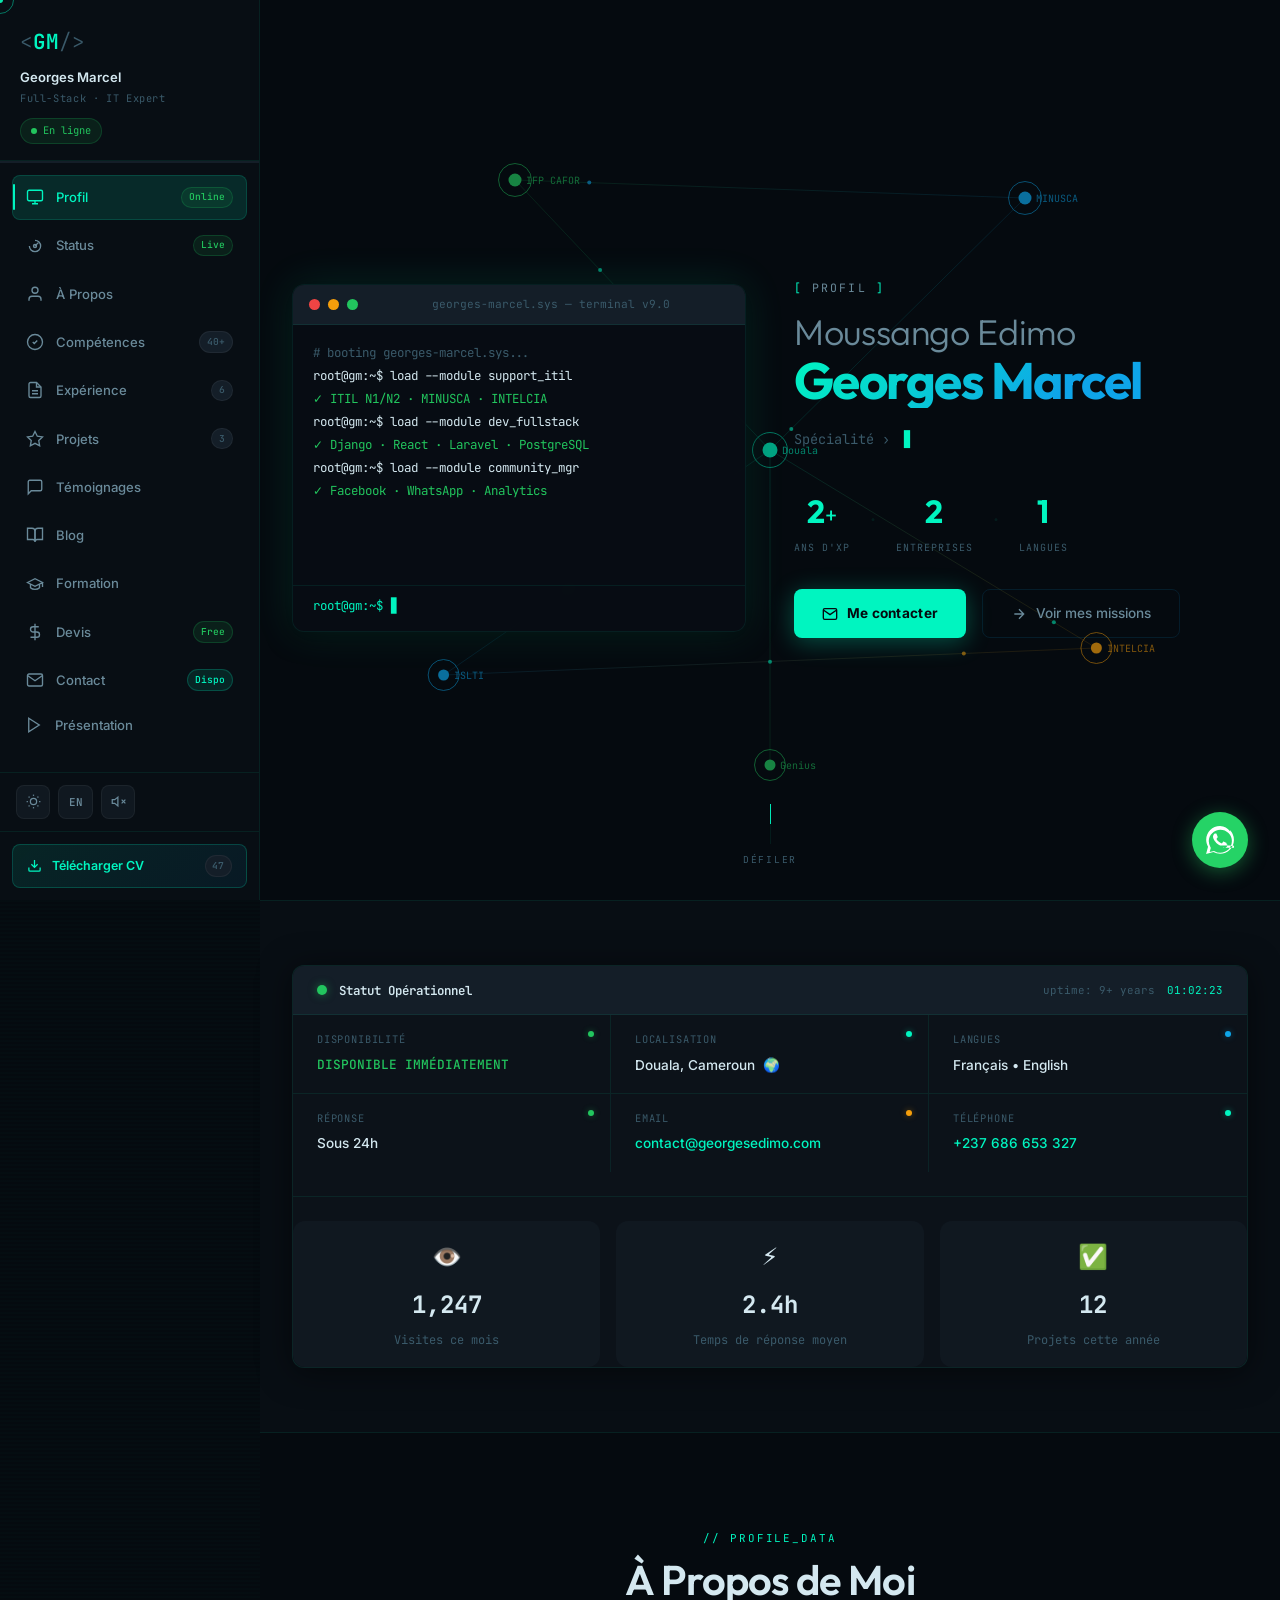
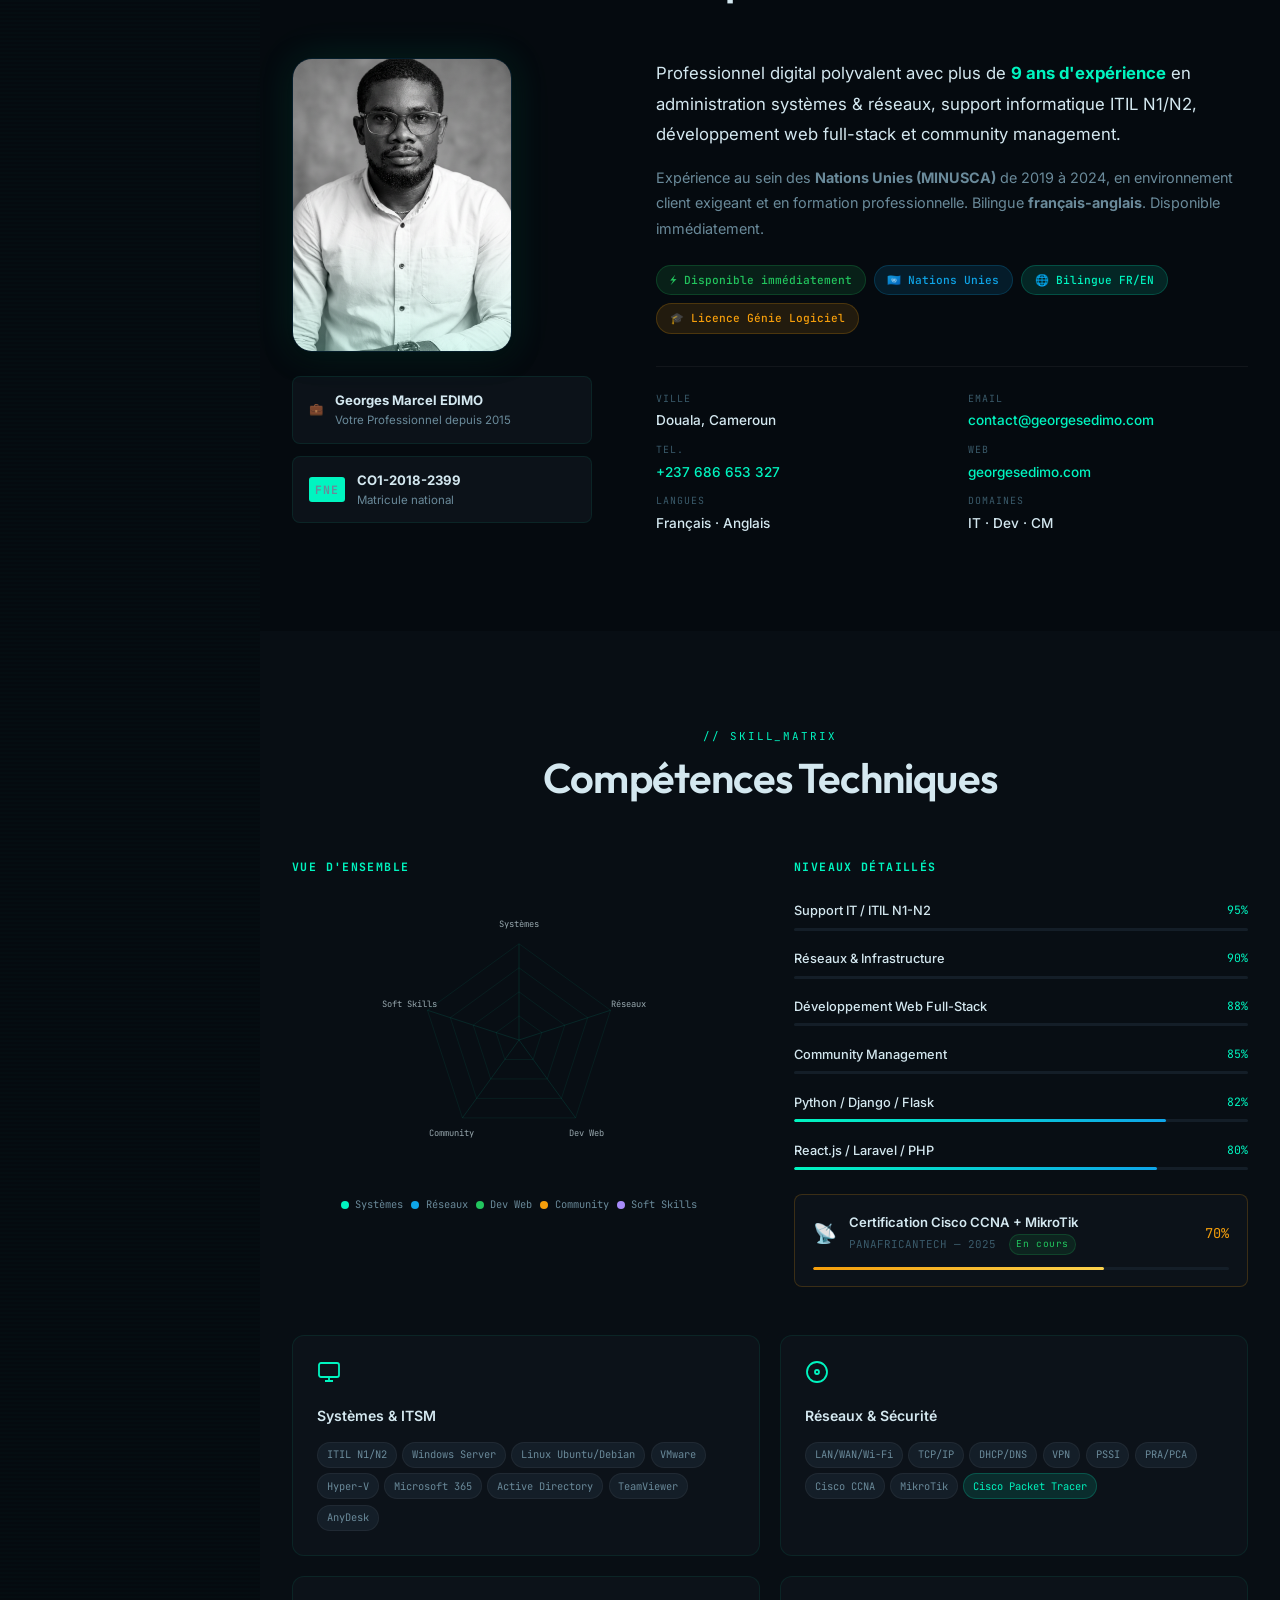
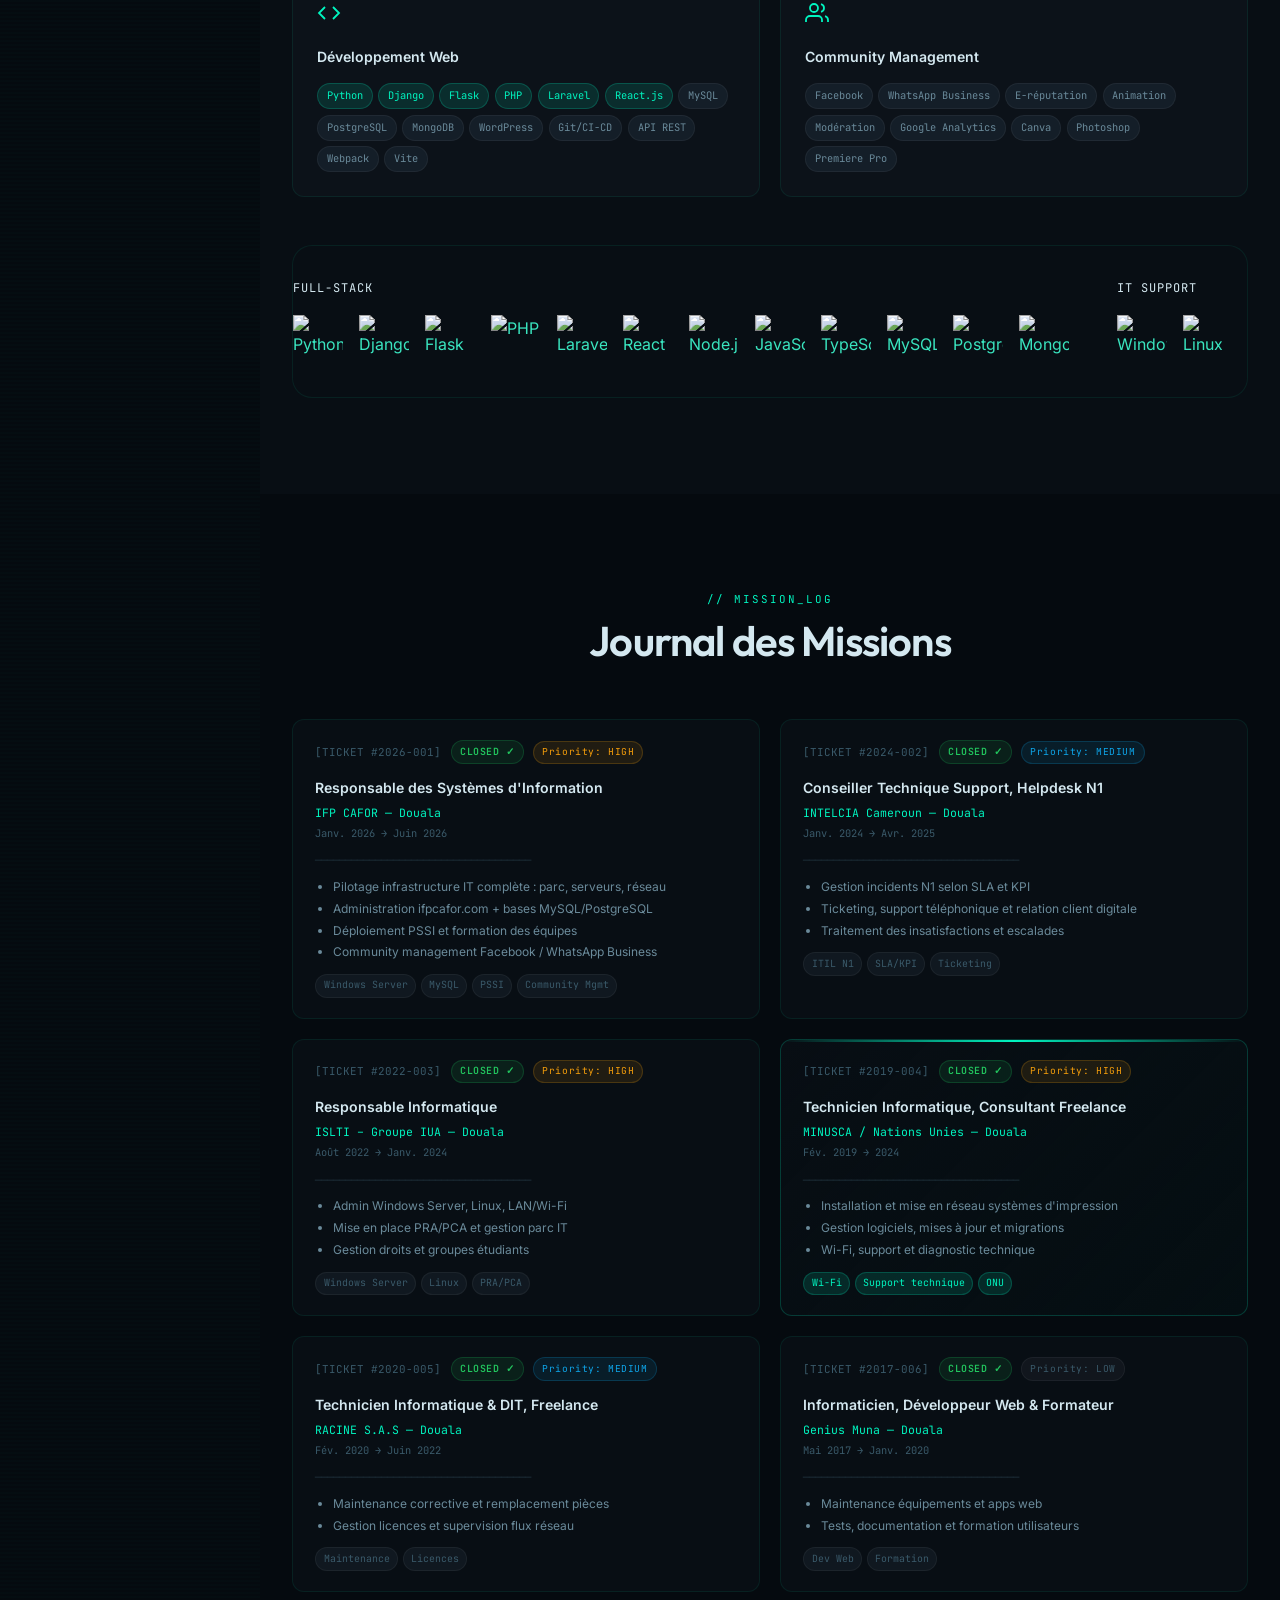
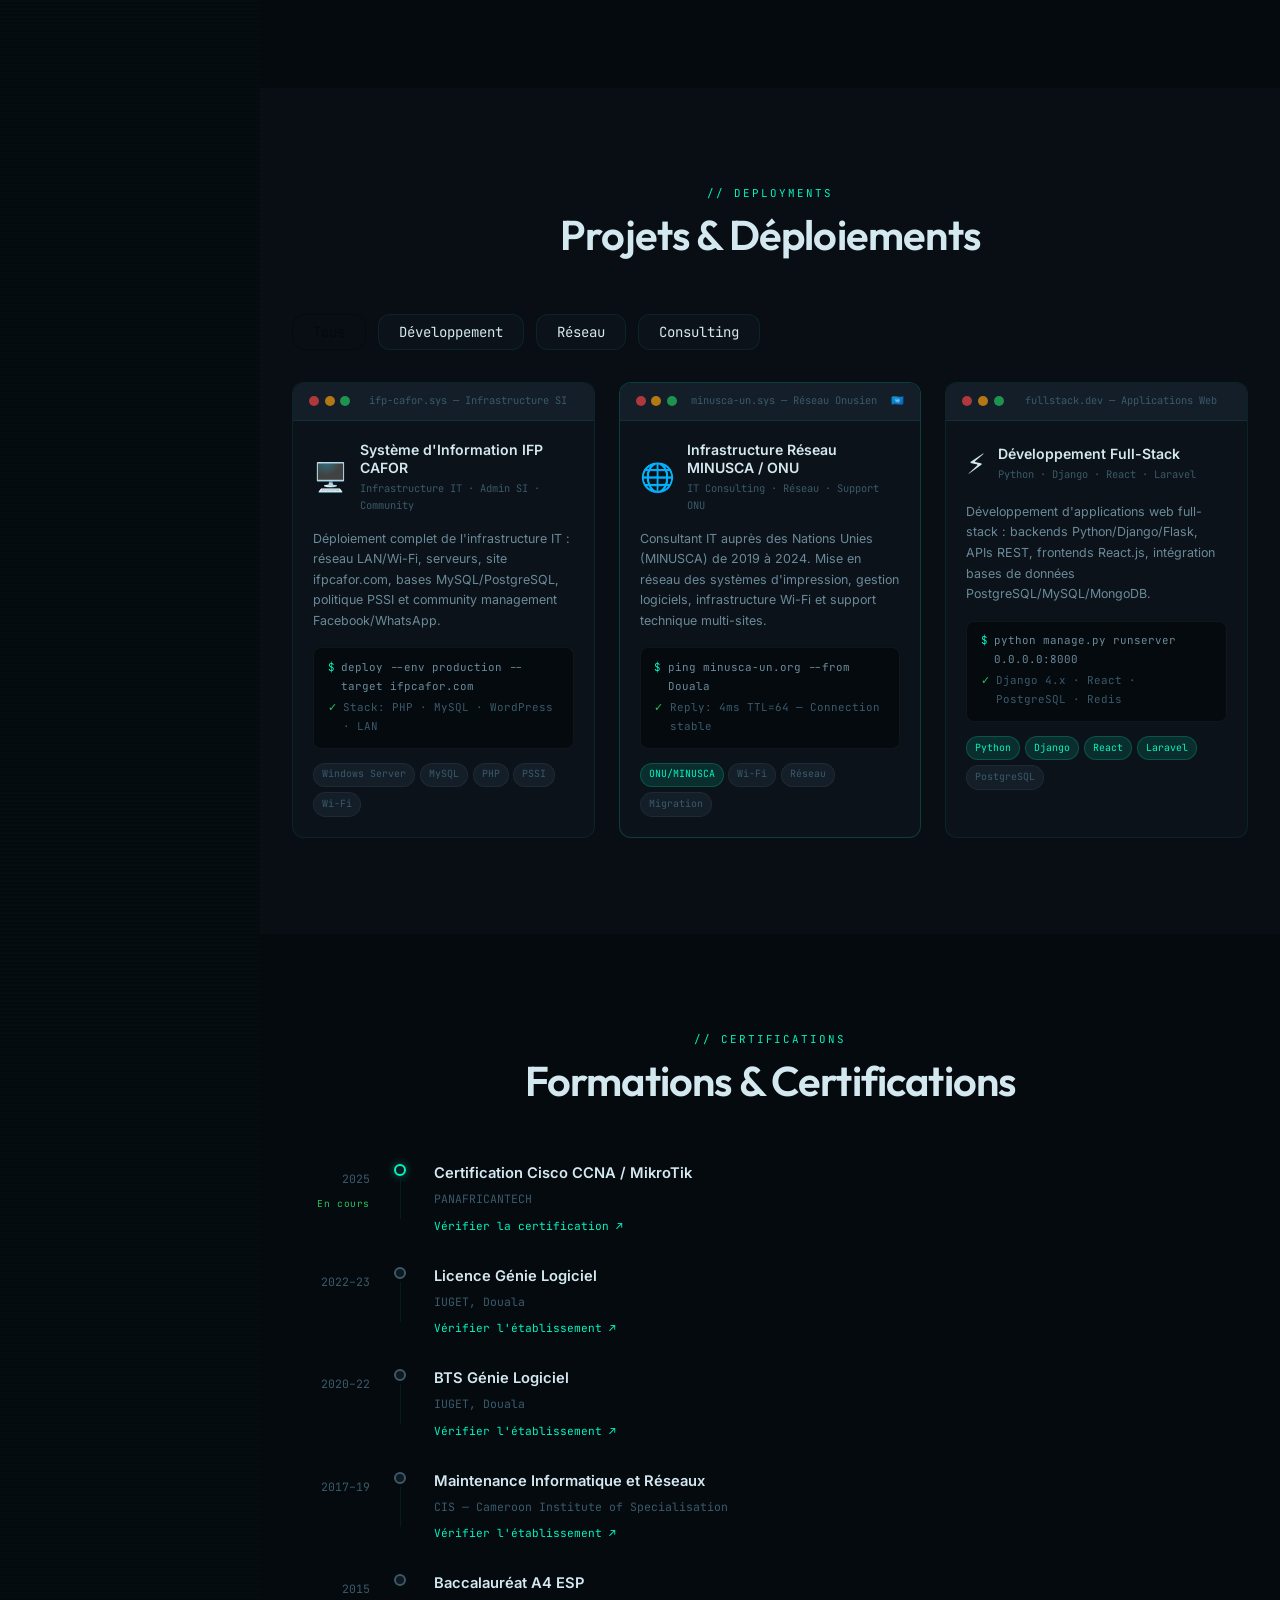
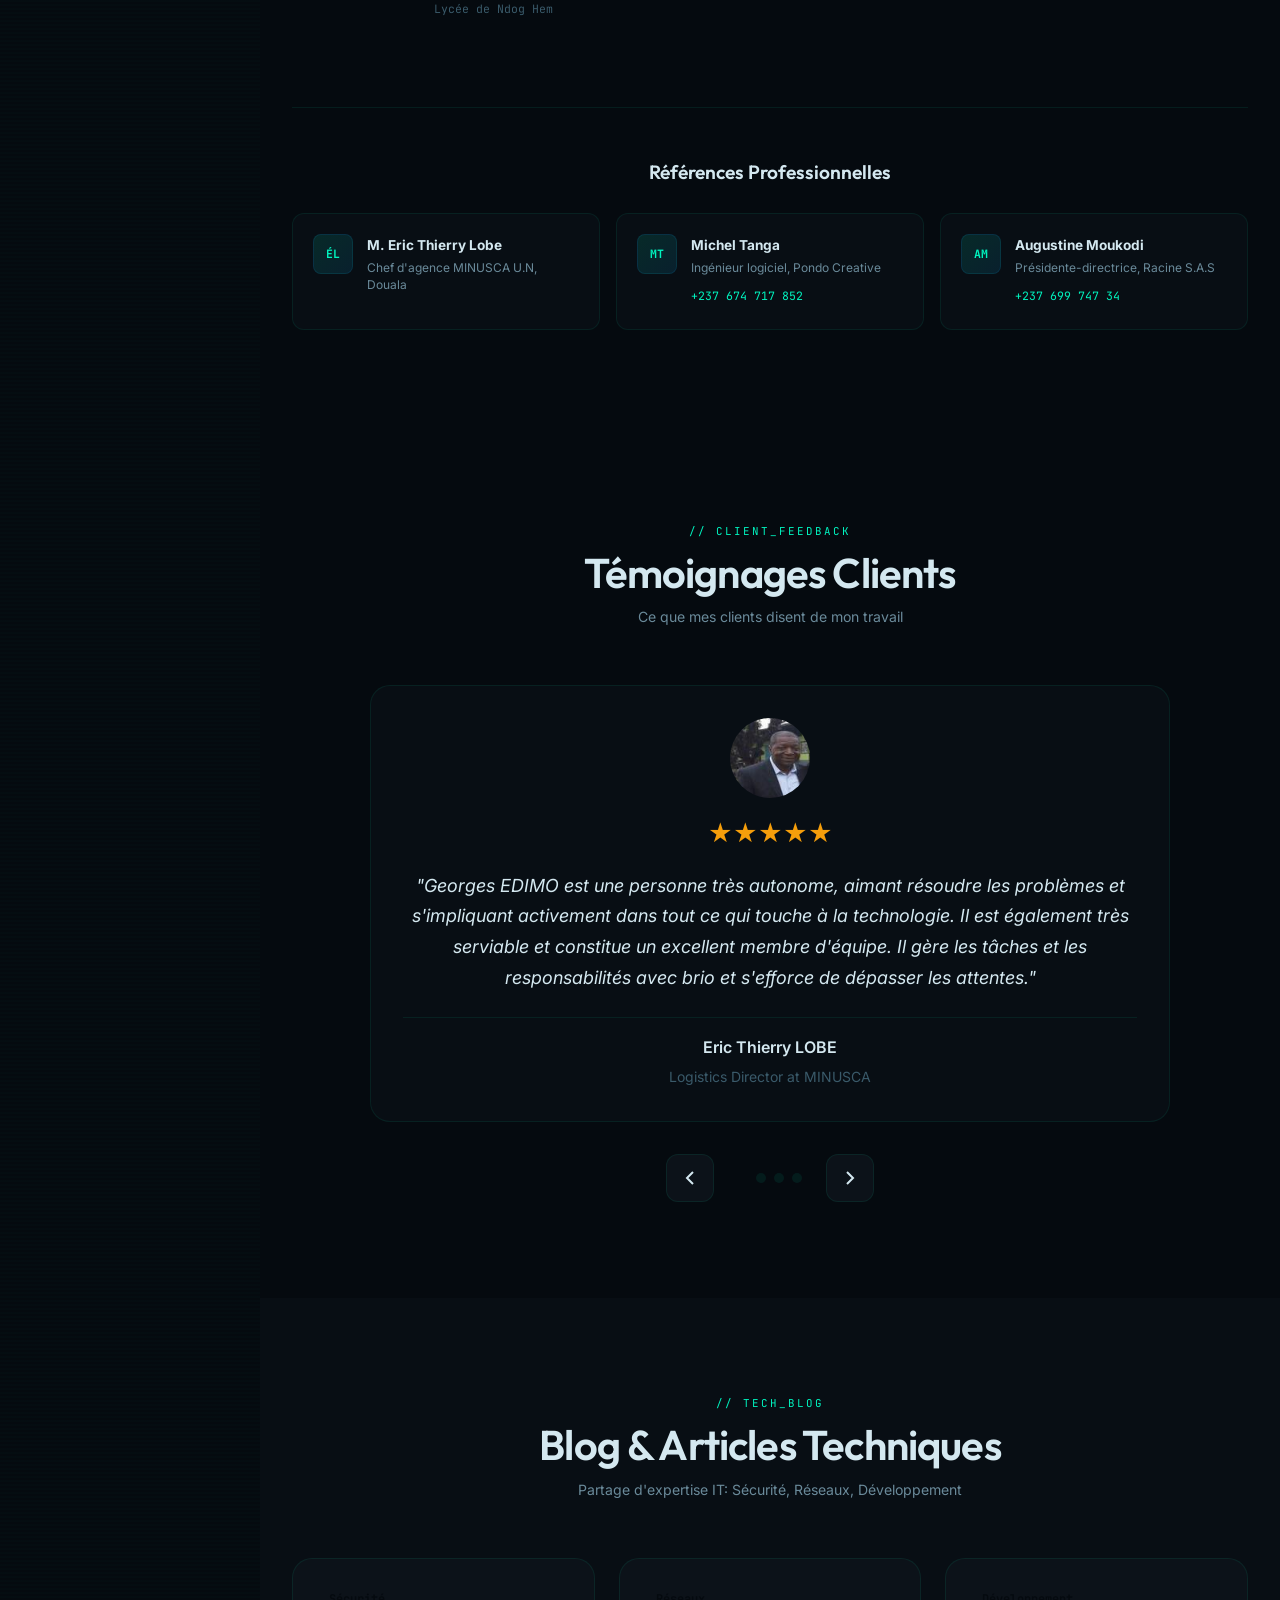
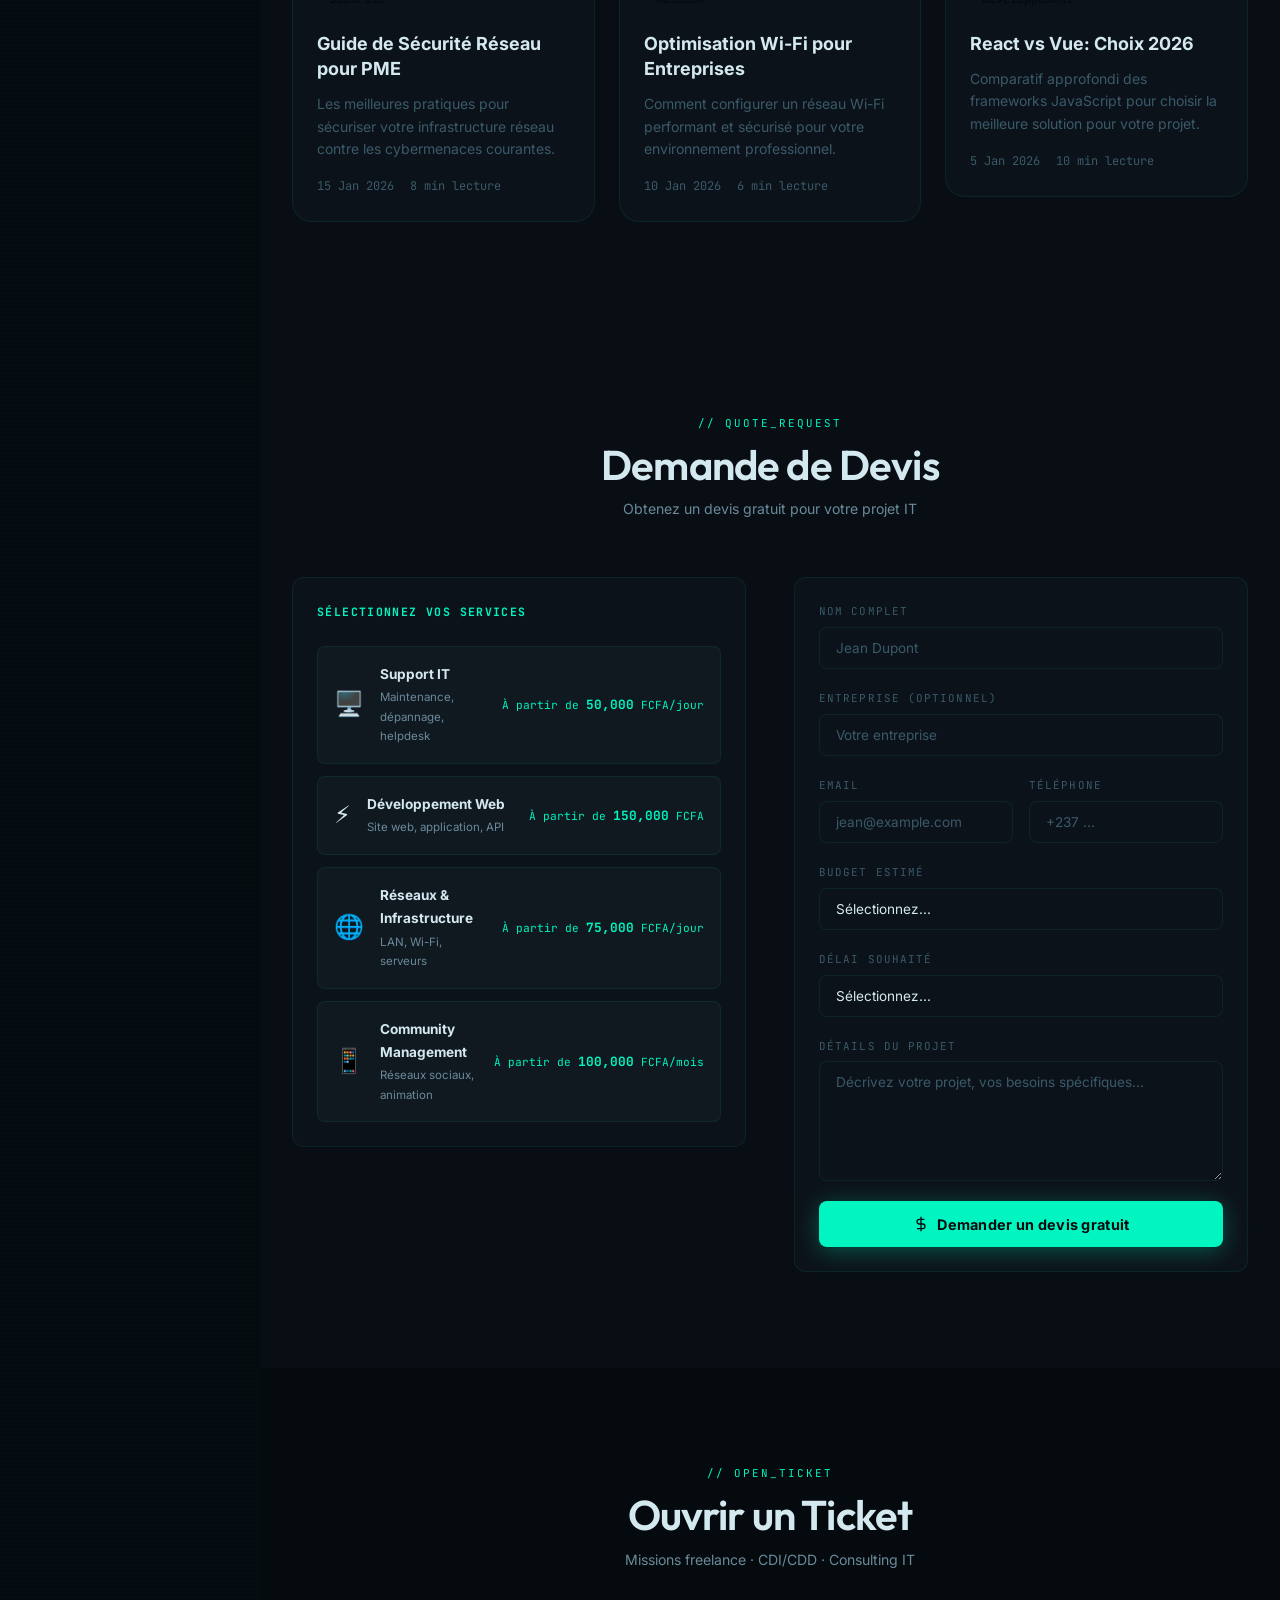
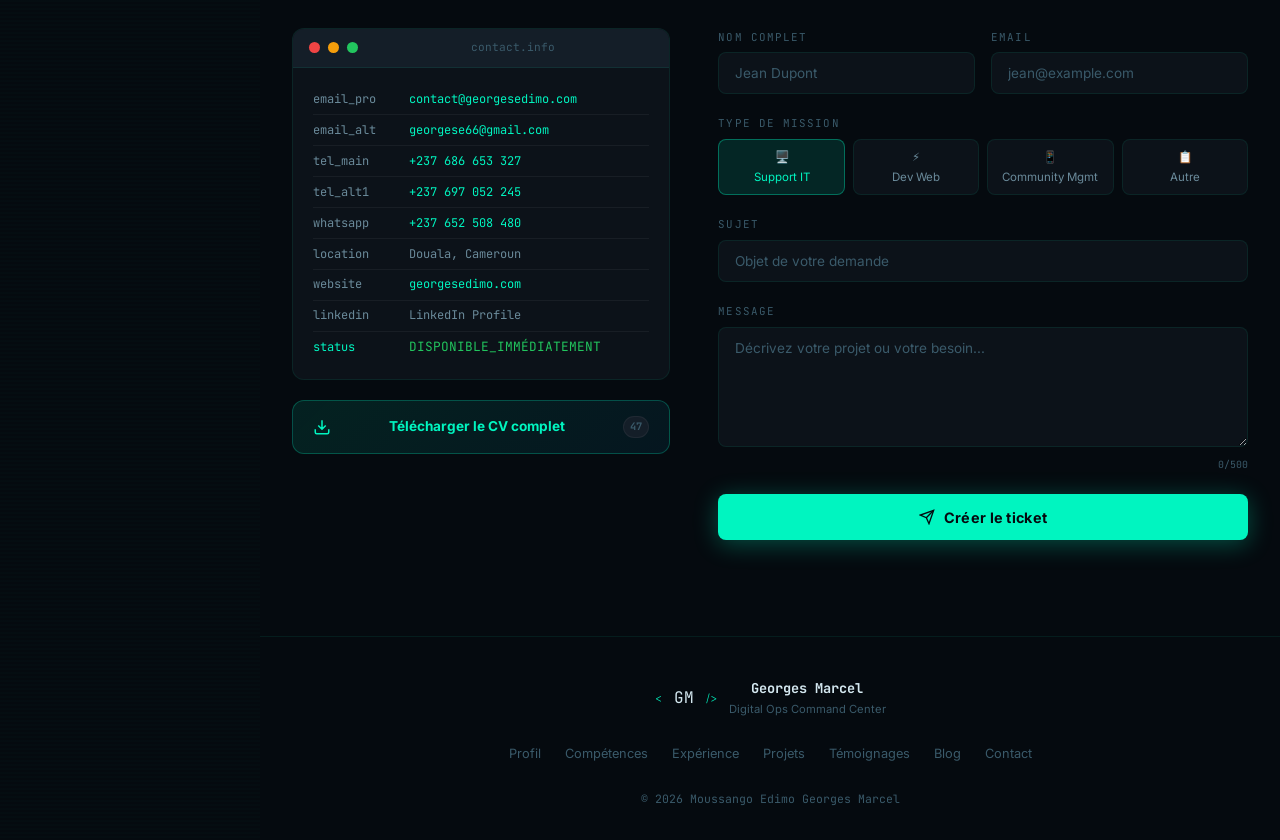
==== commit d9ef5cdf: "Correction chemins absolus pour déploiement Vercel" ====
--- a/index.html
+++ b/index.html
@@ -35,7 +35,7 @@
   <link rel="preconnect" href="https://fonts.googleapis.com" />
   <link rel="preconnect" href="https://fonts.gstatic.com" crossorigin />
   <link href="https://fonts.googleapis.com/css2?family=JetBrains+Mono:wght@300;400;500;600&family=Inter:wght@300;400;500;600;700&family=Outfit:wght@300;400;600;700&display=swap" rel="stylesheet" />
-  <link rel="stylesheet" href="style.css" />
+  <link rel="stylesheet" href="/style.css" />
   <script type="text/javascript" src="https://cdn.jsdelivr.net/npm/@emailjs/browser@4/dist/email.min.js"></script>
   
   <!-- Schema.org Structured Data -->
@@ -1079,7 +1079,7 @@
       </div>
 
       <div class="blog-grid">
-        <a href="blog/security-guide.html" class="blog-card-link">
+        <a href="/blog/security-guide.html" class="blog-card-link">
           <article class="blog-card reveal">
             <div class="blog-category" data-i18n="blog_cat_security">Sécurité</div>
             <h3 class="blog-title" data-i18n="blog_1_title">Guide de Sécurité Réseau pour PME</h3>
@@ -1091,7 +1091,7 @@
           </article>
         </a>
 
-        <a href="blog/wifi-optimization.html" class="blog-card-link">
+        <a href="/blog/wifi-optimization.html" class="blog-card-link">
           <article class="blog-card reveal">
             <div class="blog-category" data-i18n="blog_cat_network">Réseaux</div>
             <h3 class="blog-title" data-i18n="blog_2_title">Optimisation Wi-Fi pour Entreprises</h3>
@@ -1103,7 +1103,7 @@
           </article>
         </a>
 
-        <a href="blog/react-vs-vue.html" class="blog-card-link">
+        <a href="/blog/react-vs-vue.html" class="blog-card-link">
           <article class="blog-card reveal">
             <div class="blog-category" data-i18n="blog_cat_dev">Développement</div>
             <h3 class="blog-title" data-i18n="blog_3_title">React vs Vue: Choix 2026</h3>
@@ -1397,6 +1397,6 @@
 
 </main><!-- /main -->
 
-<script src="script.js"></script>
+<script src="/script.js"></script>
 </body>
 </html>
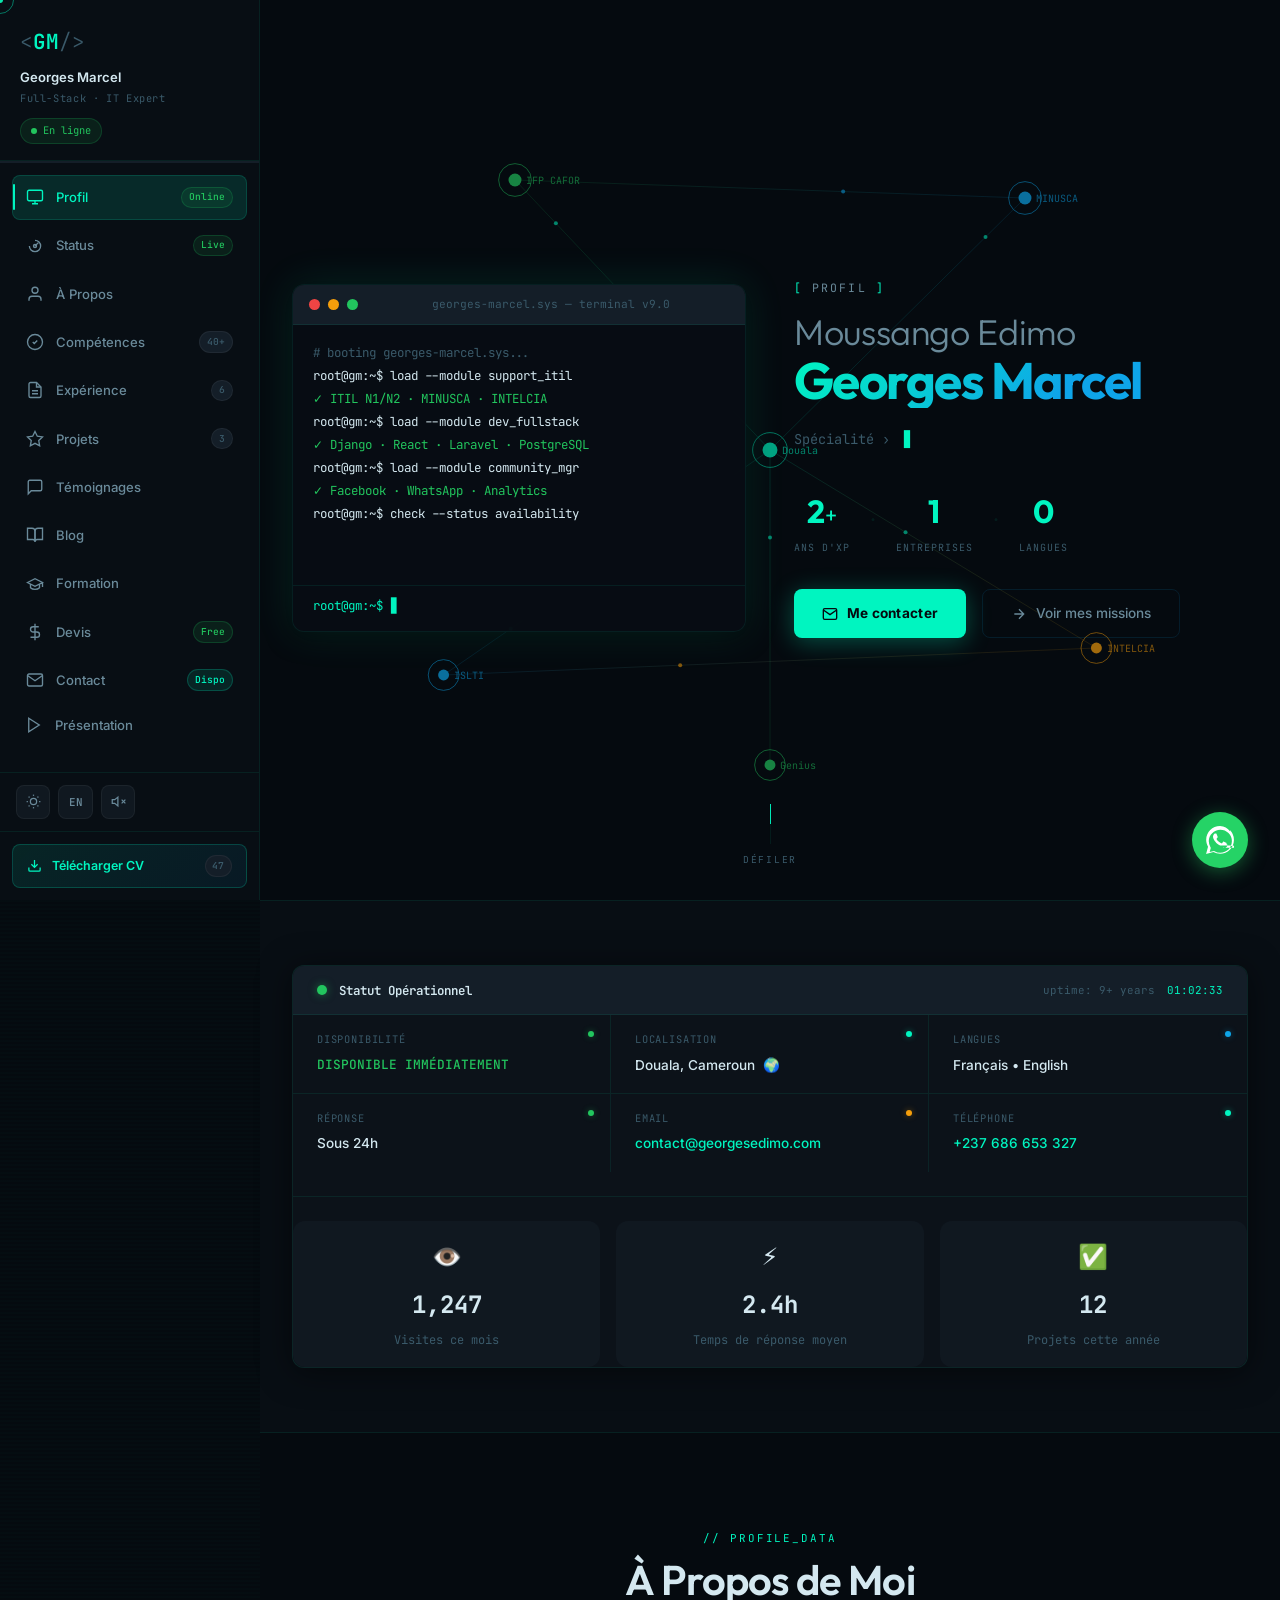
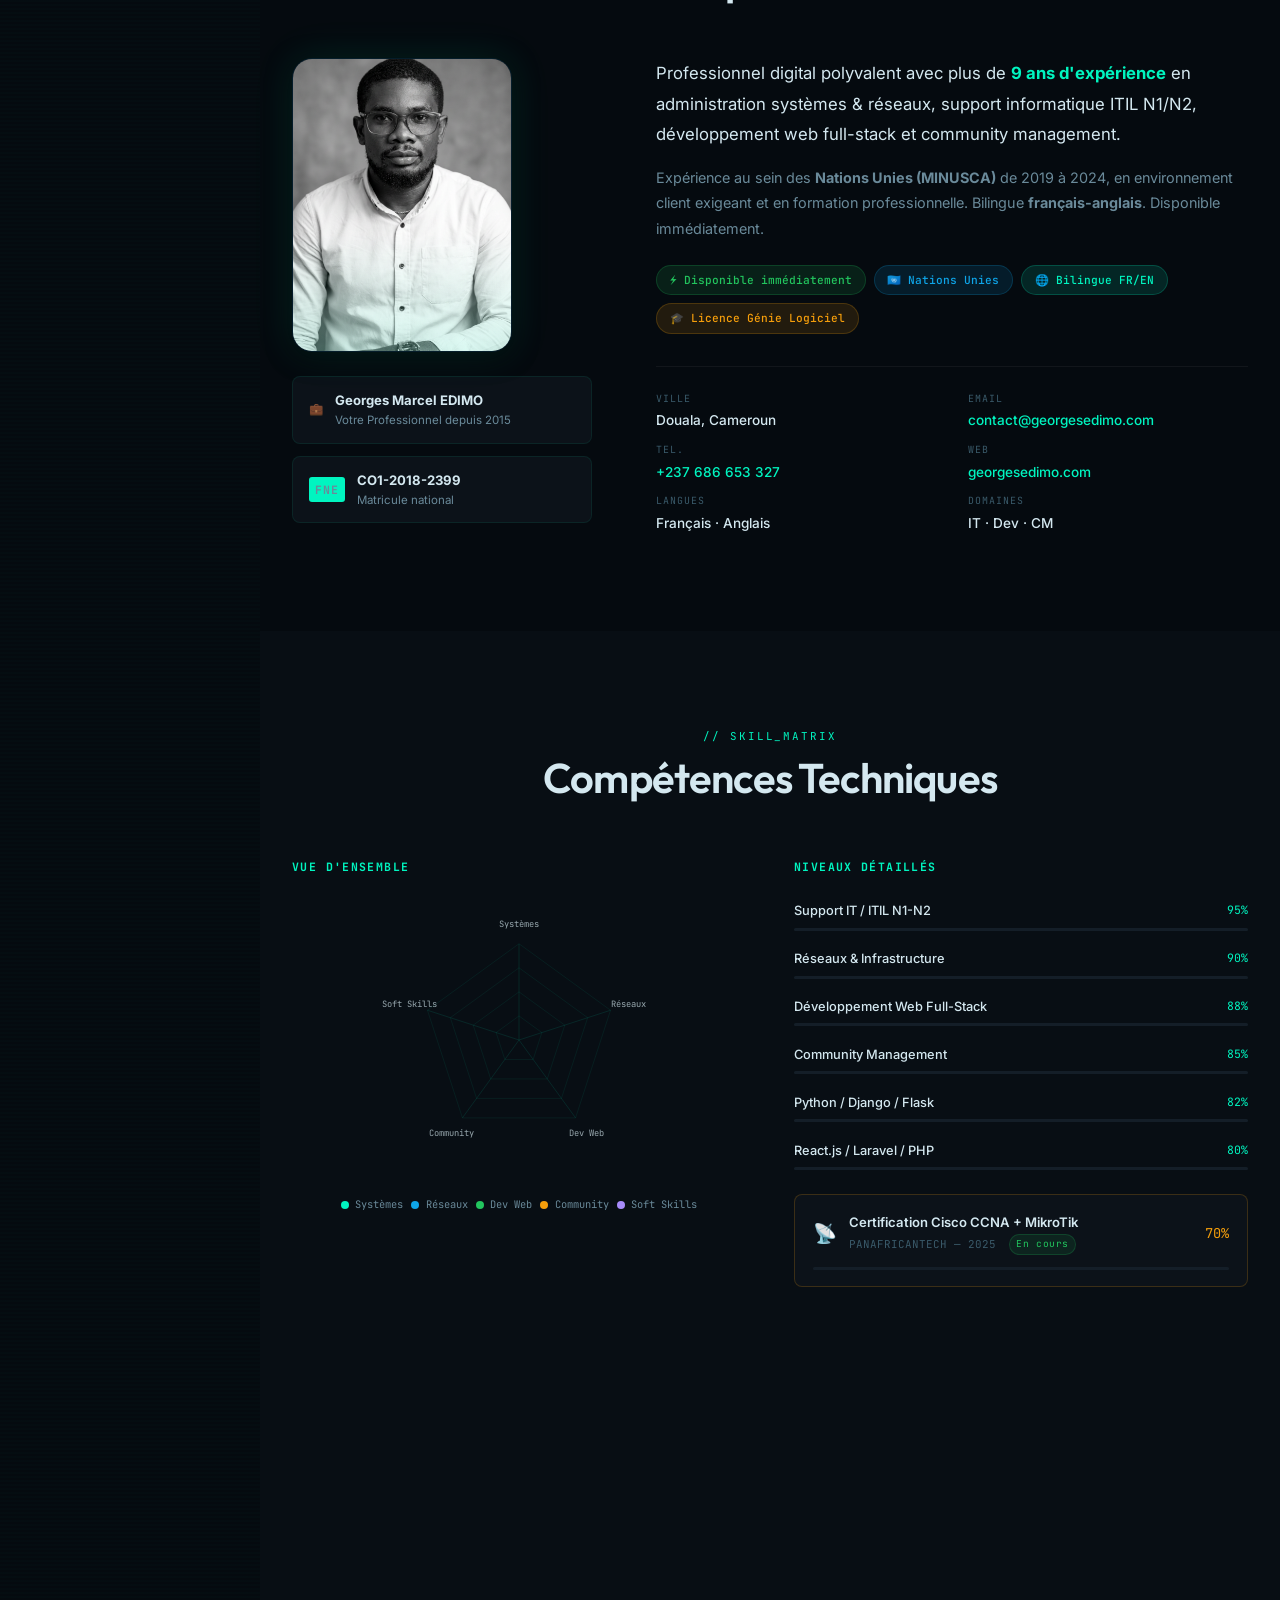
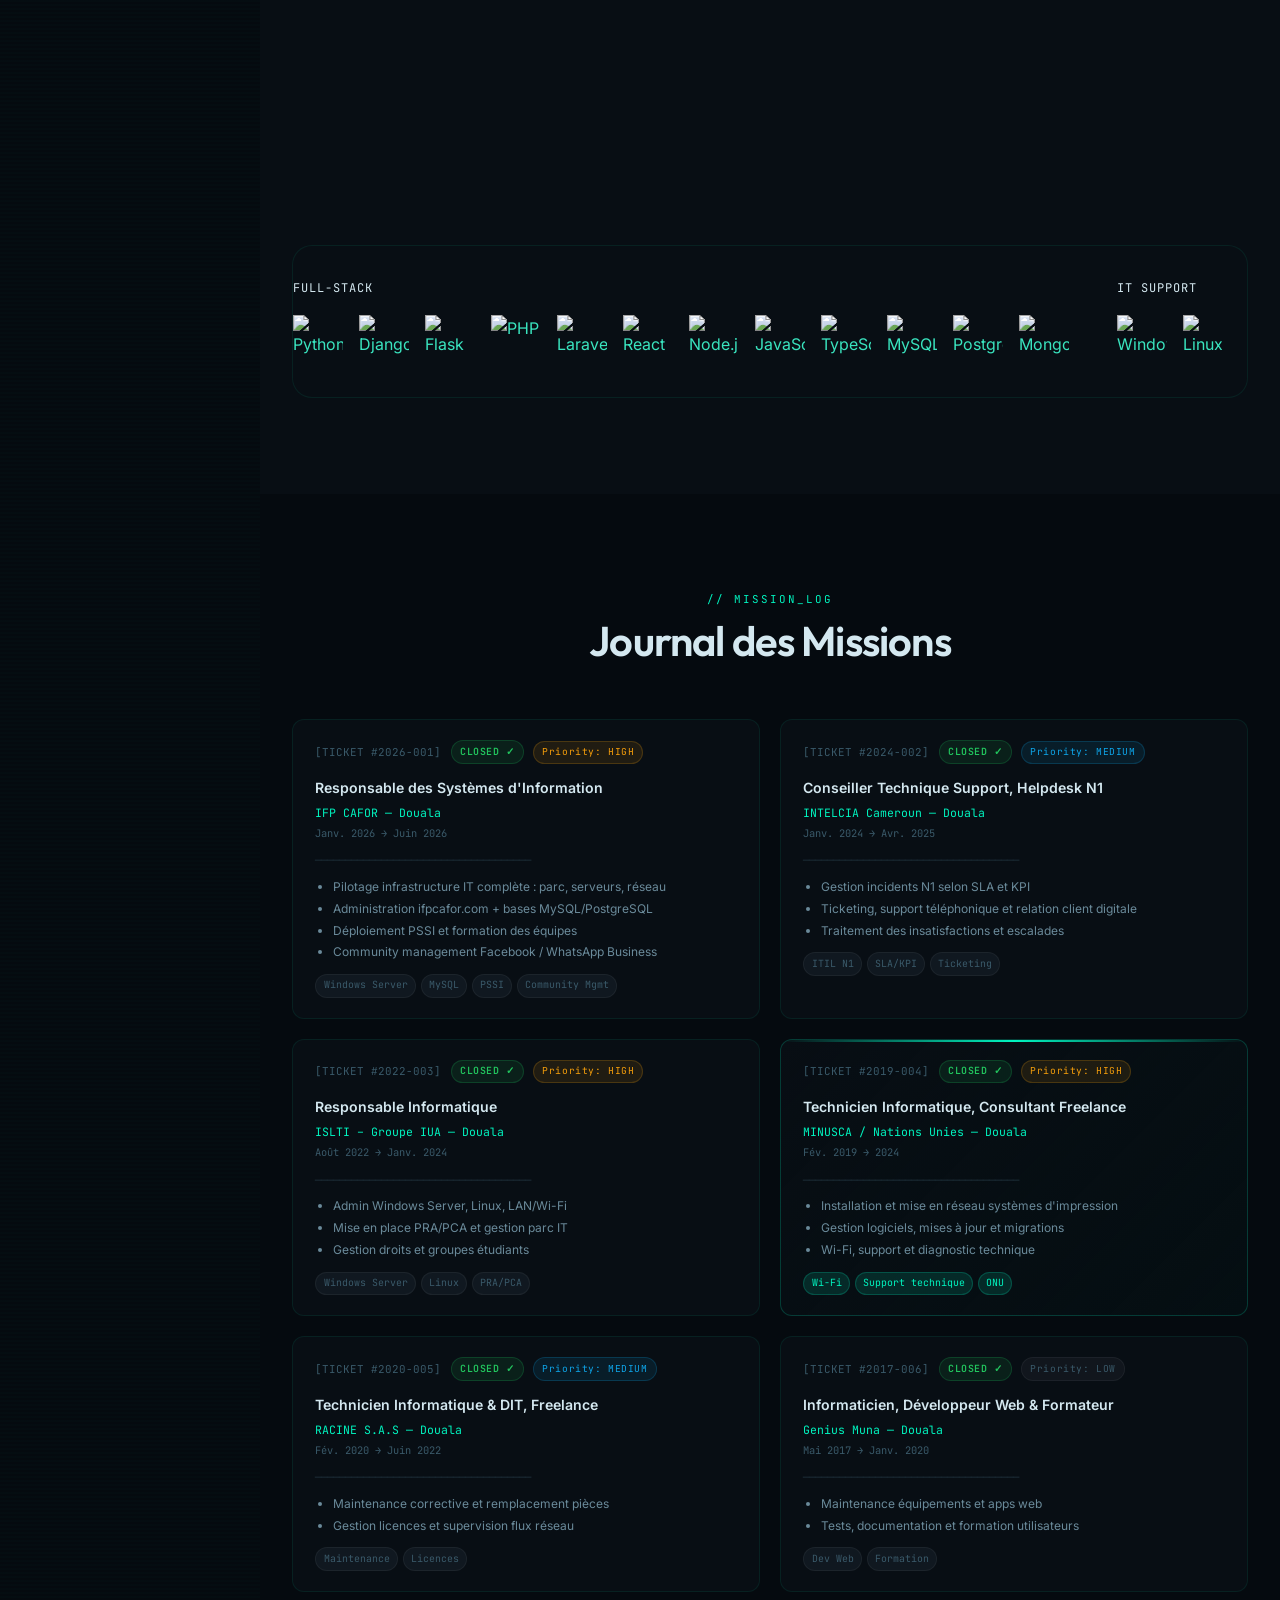
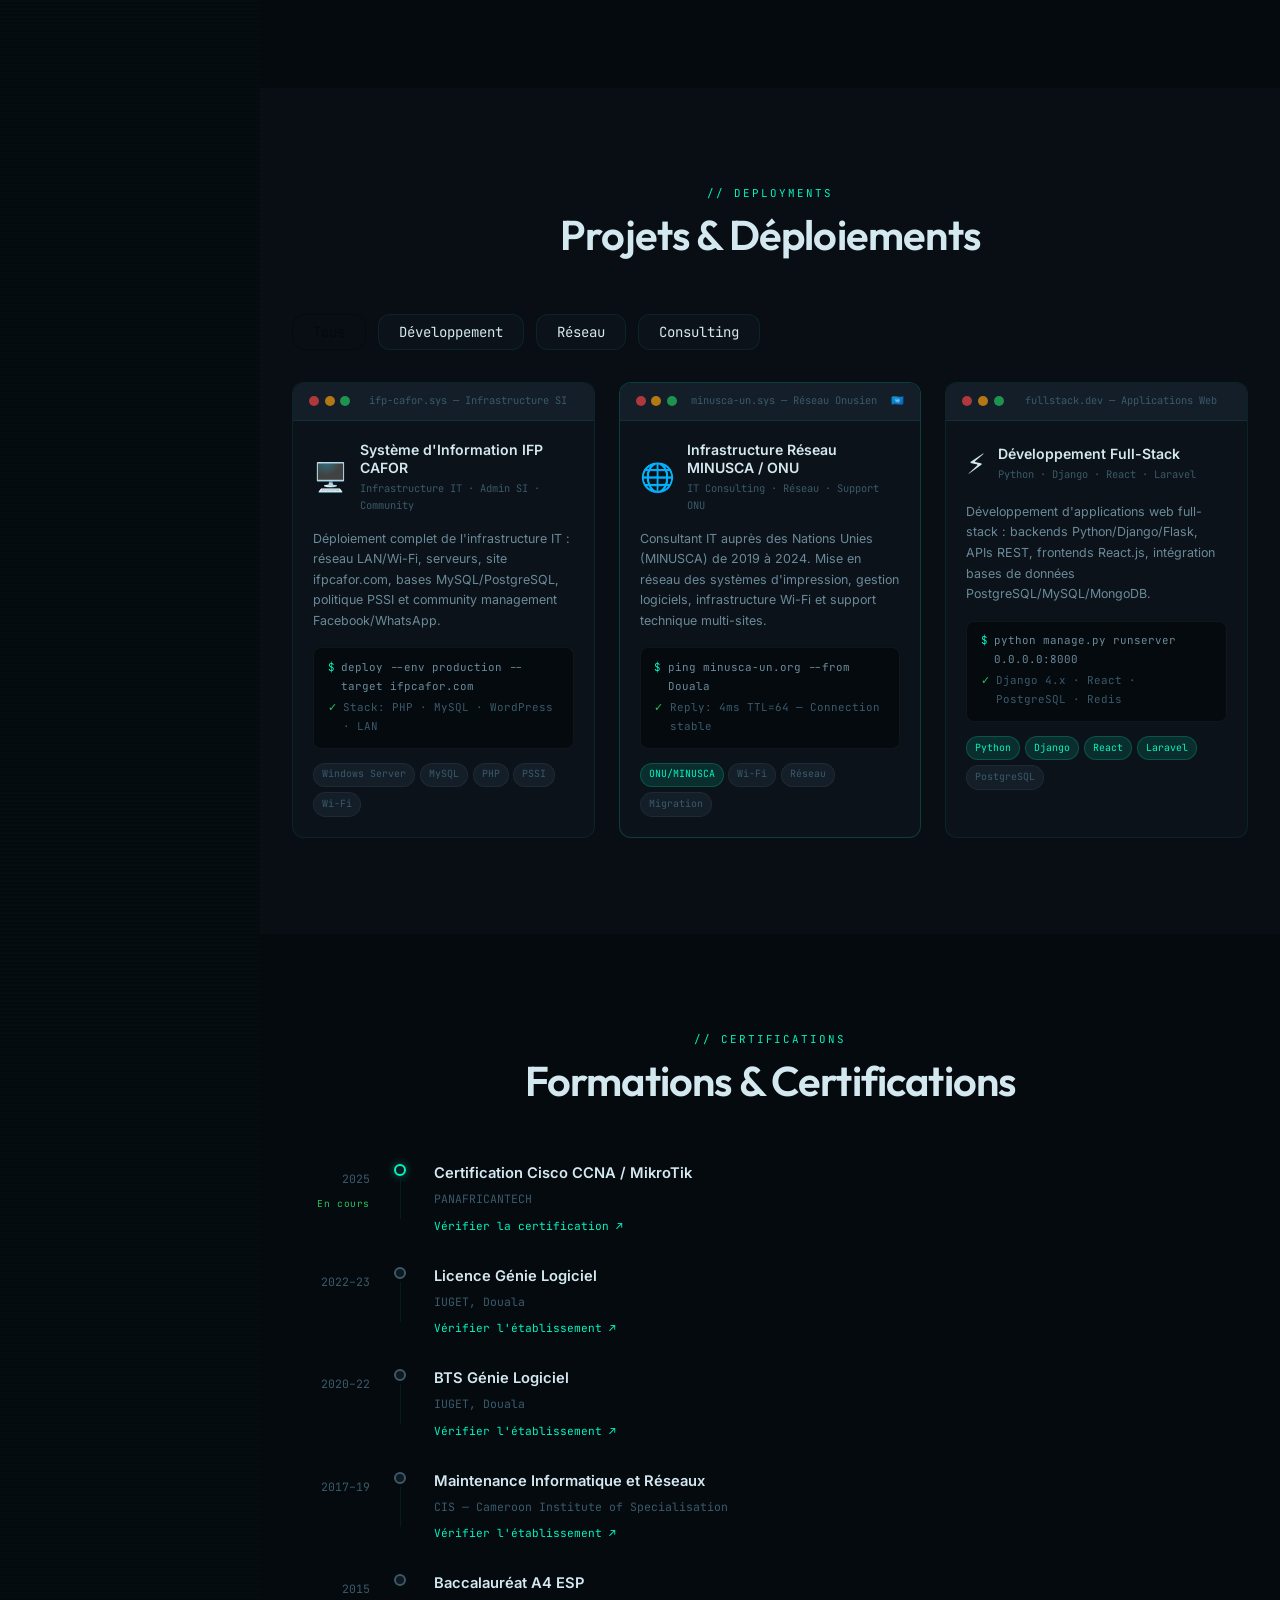
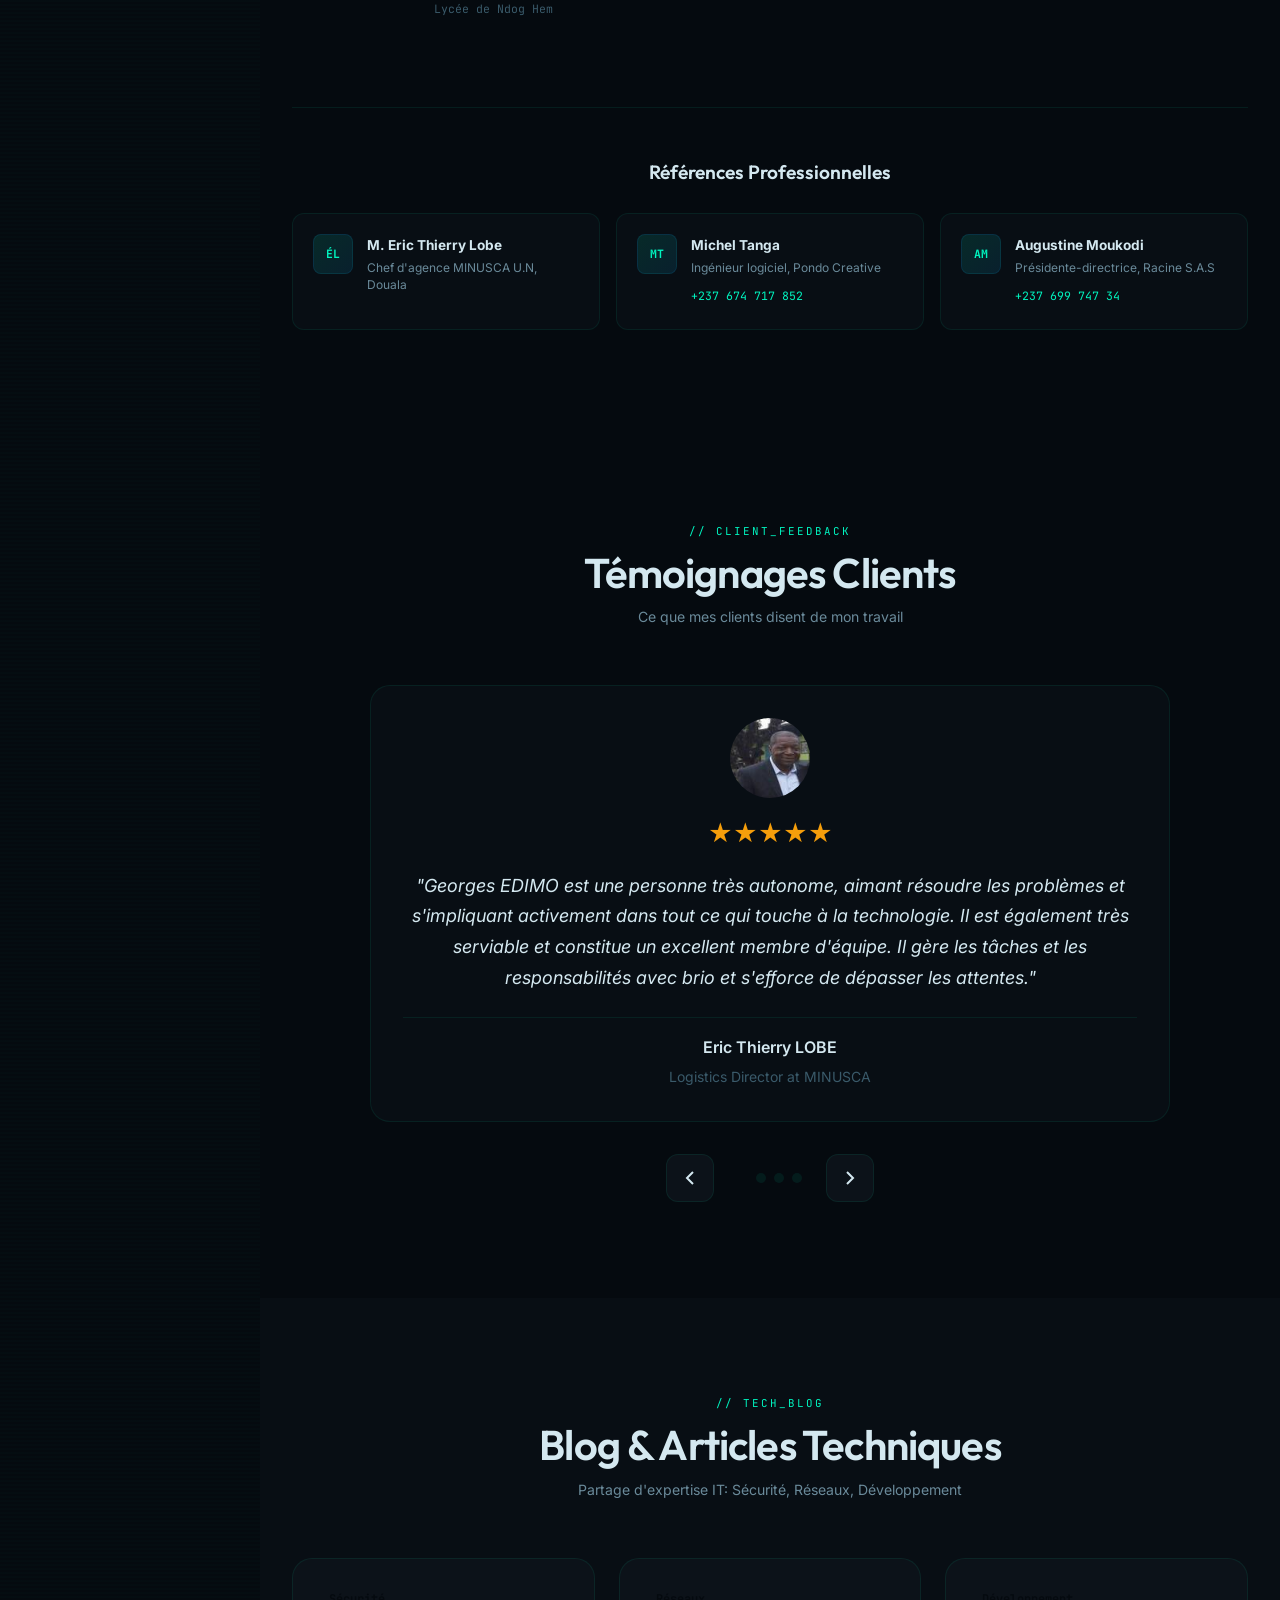
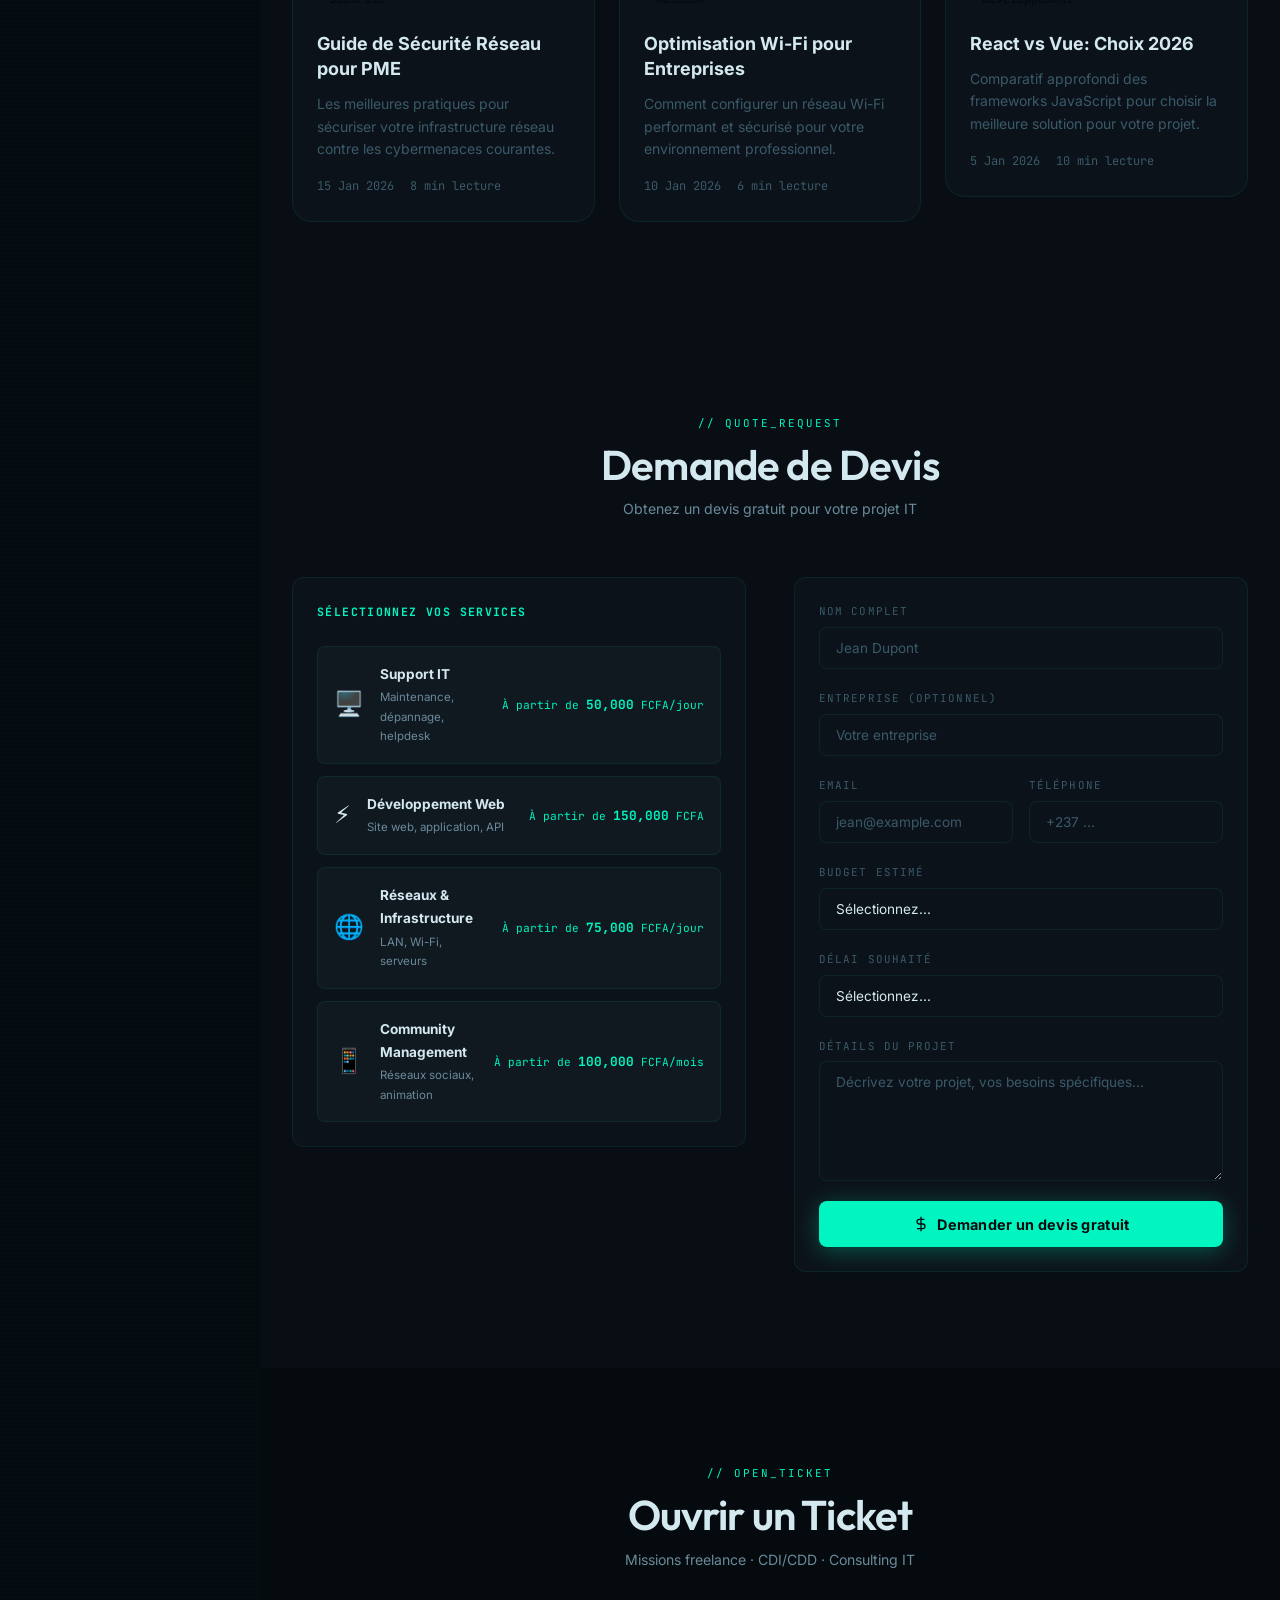
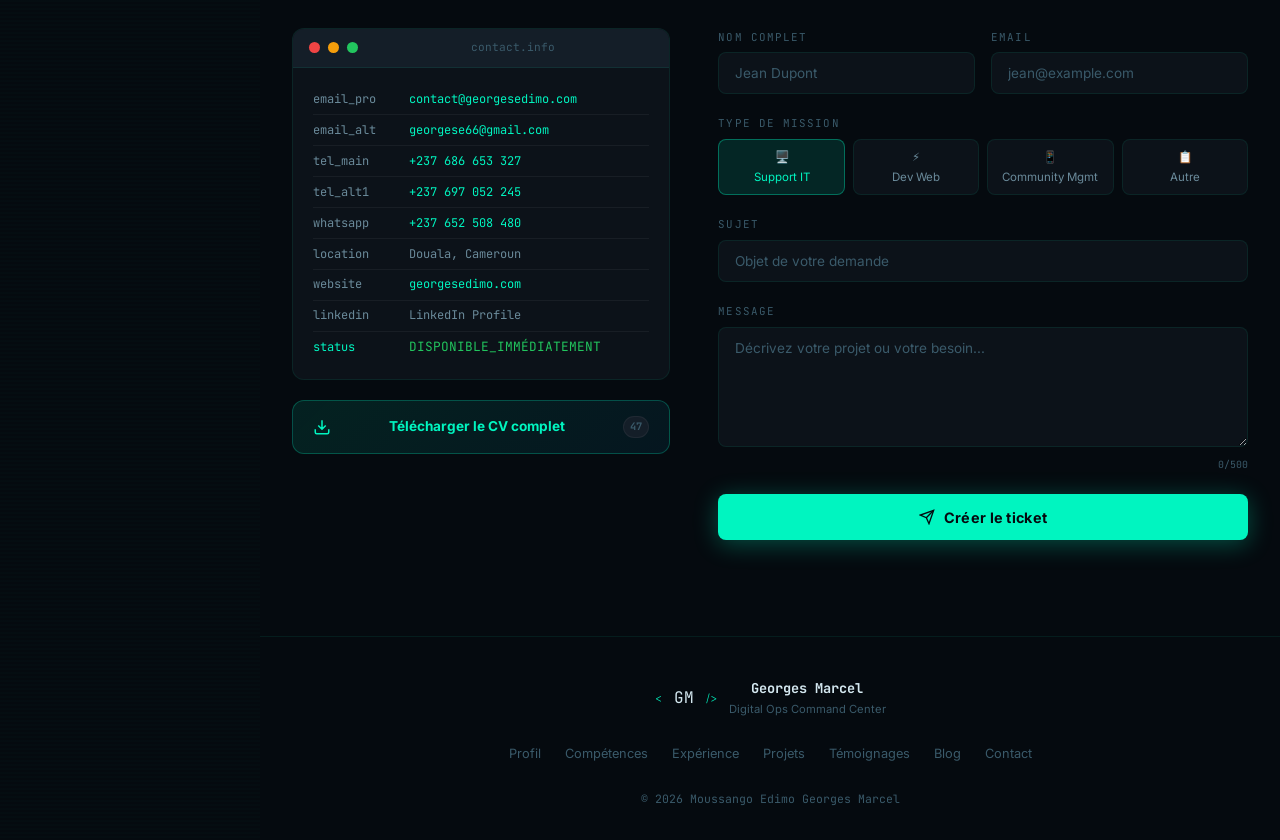
==== commit 490ed137: "Reversion chemins relatifs et simplification vercel.json" ====
--- a/index.html
+++ b/index.html
@@ -35,7 +35,7 @@
   <link rel="preconnect" href="https://fonts.googleapis.com" />
   <link rel="preconnect" href="https://fonts.gstatic.com" crossorigin />
   <link href="https://fonts.googleapis.com/css2?family=JetBrains+Mono:wght@300;400;500;600&family=Inter:wght@300;400;500;600;700&family=Outfit:wght@300;400;600;700&display=swap" rel="stylesheet" />
-  <link rel="stylesheet" href="/style.css" />
+  <link rel="stylesheet" href="style.css" />
   <script type="text/javascript" src="https://cdn.jsdelivr.net/npm/@emailjs/browser@4/dist/email.min.js"></script>
   
   <!-- Schema.org Structured Data -->
@@ -1079,7 +1079,7 @@
       </div>
 
       <div class="blog-grid">
-        <a href="/blog/security-guide.html" class="blog-card-link">
+        <a href="blog/security-guide.html" class="blog-card-link">
           <article class="blog-card reveal">
             <div class="blog-category" data-i18n="blog_cat_security">Sécurité</div>
             <h3 class="blog-title" data-i18n="blog_1_title">Guide de Sécurité Réseau pour PME</h3>
@@ -1091,7 +1091,7 @@
           </article>
         </a>
 
-        <a href="/blog/wifi-optimization.html" class="blog-card-link">
+        <a href="blog/wifi-optimization.html" class="blog-card-link">
           <article class="blog-card reveal">
             <div class="blog-category" data-i18n="blog_cat_network">Réseaux</div>
             <h3 class="blog-title" data-i18n="blog_2_title">Optimisation Wi-Fi pour Entreprises</h3>
@@ -1103,7 +1103,7 @@
           </article>
         </a>
 
-        <a href="/blog/react-vs-vue.html" class="blog-card-link">
+        <a href="blog/react-vs-vue.html" class="blog-card-link">
           <article class="blog-card reveal">
             <div class="blog-category" data-i18n="blog_cat_dev">Développement</div>
             <h3 class="blog-title" data-i18n="blog_3_title">React vs Vue: Choix 2026</h3>
@@ -1397,6 +1397,6 @@
 
 </main><!-- /main -->
 
-<script src="/script.js"></script>
+<script src="script.js"></script>
 </body>
 </html>
